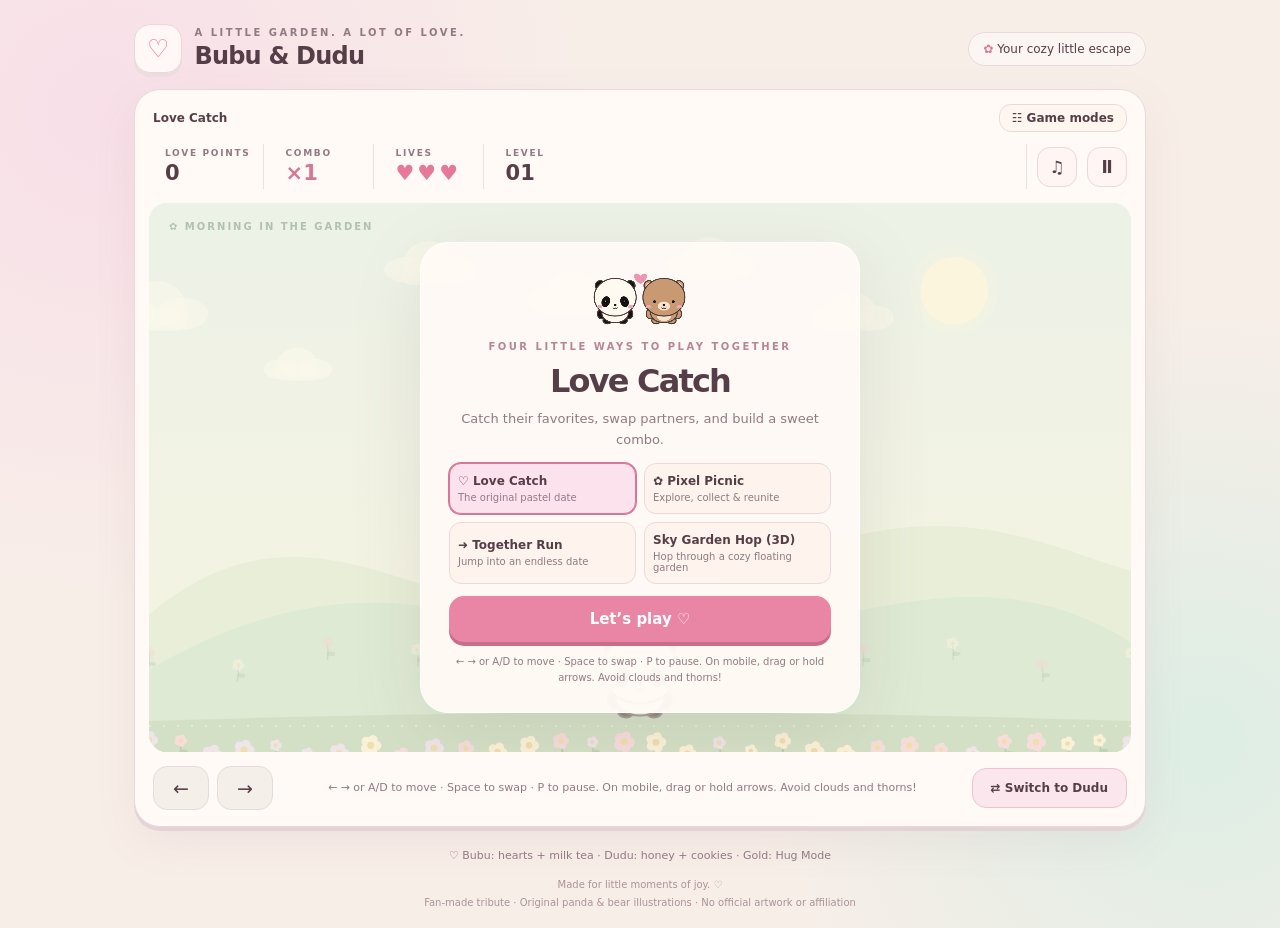
==== index.html @ e4f0c97c "first commit" ====
<!DOCTYPE html>
<html lang="en">
<head>
<meta charset="UTF-8">
<meta name="viewport" content="width=device-width, initial-scale=1, viewport-fit=cover">
<meta name="theme-color" content="#f8eee8">
<title>Bubu &amp; Dudu · Little Love Arcade</title>
<link rel="stylesheet" href="css/base.css">
</head>
<body>
<main class="page">
 <header class="masthead"><div class="brand"><div class="brand-icon" aria-hidden="true">♡</div><div><div class="eyebrow">A little garden. A lot of love.</div><h1>Bubu &amp; Dudu</h1></div></div><div class="date-badge"><span>✿</span> Your cozy little escape</div></header>
 <section class="game-shell" aria-label="Love Catch game">
  <div class="mode-nav"><span id="modeLabel">Love Catch</span><button class="secondary" id="menu">☷ Game modes</button></div>
  <div class="hud"><div class="stat"><span class="stat-label">LOVE POINTS</span><span class="stat-value" id="score">0</span></div><div class="stat"><span class="stat-label">COMBO</span><span class="stat-value combo-value" id="combo">×1</span></div><div class="stat"><span class="stat-label">LIVES</span><span class="stat-value lives-value" id="lives" aria-label="3 lives">♥♥♥</span></div><div class="stat level-stat"><span class="stat-label">LEVEL</span><span class="stat-value" id="level">01</span></div><button class="icon-button" id="mute" aria-label="Mute sound" aria-pressed="false" title="Mute sound">♫</button><button class="icon-button" id="pause" aria-label="Pause game" title="Pause (P)">Ⅱ</button></div>
  <div class="stage" id="stage"><canvas id="game" aria-label="Move to catch falling treats. Bubu loves hearts and milk tea; Dudu loves honey and cookies."></canvas><div class="stage-caption" id="season">✿ Morning in the garden</div><div class="hug-pill hidden" id="hug">♡ HUG MODE · 5.0s</div><div class="toast hidden" id="toast" role="status"></div>
   <div class="overlay" id="overlay"><div class="card">
    <svg class="couple-art" viewBox="0 0 180 100" aria-hidden="true"><path d="M88 29C70 10 59 32 88 48C116 32 106 10 88 29" fill="#ef95af"/><g stroke="#62474a" stroke-width="2.5"><ellipse cx="55" cy="78" rx="31" ry="20" fill="#fff9ef"/><circle cx="31" cy="30" r="11" fill="#55444a"/><circle cx="78" cy="30" r="11" fill="#55444a"/><ellipse cx="55" cy="49" rx="34" ry="29" fill="#fff9ef"/><ellipse cx="42" cy="47" rx="9" ry="12" fill="#55444a"/><ellipse cx="68" cy="47" rx="9" ry="12" fill="#55444a"/><ellipse cx="125" cy="78" rx="31" ry="20" fill="#bc8a65"/><circle cx="102" cy="30" r="11" fill="#bc8a65"/><circle cx="148" cy="30" r="11" fill="#bc8a65"/><ellipse cx="125" cy="49" rx="34" ry="29" fill="#bc8a65"/></g><g fill="#fff"><circle cx="44" cy="45" r="2.5"/><circle cx="70" cy="45" r="2.5"/></g><g fill="#574247"><circle cx="114" cy="47" r="3"/><circle cx="136" cy="47" r="3"/><ellipse cx="55" cy="56" rx="4" ry="3"/><ellipse cx="125" cy="56" rx="4" ry="3"/></g><g fill="#ed95a8" opacity=".8"><ellipse cx="32" cy="60" rx="7" ry="4"/><ellipse cx="77" cy="60" rx="7" ry="4"/><ellipse cx="103" cy="60" rx="7" ry="4"/><ellipse cx="147" cy="60" rx="7" ry="4"/></g><g stroke="#62474a" stroke-width="2" fill="none" stroke-linecap="round"><path d="M49 62Q55 68 61 62M119 62Q125 68 131 62"/></g></svg>
    <div class="card-tag" id="cardTag">Four little ways to play together</div><h2 id="cardTitle">Love <span>Catch</span></h2><p id="cardDescription">A garden date with your favorite duo.</p>
    <div class="mode-picker" id="modePicker"><button class="mode-choice" data-mode="catch" aria-pressed="true">♡ Love Catch<small>The original pastel date</small></button><button class="mode-choice" data-mode="picnic" aria-pressed="false">✿ Pixel Picnic<small>Explore, collect & reunite</small></button><button class="mode-choice" data-mode="runner" aria-pressed="false">➜ Together Run<small>Jump into an endless date</small></button><a class="mode-choice" href="sky-hop.html" style="text-decoration:none;color:inherit;grid-column:auto">Sky Garden Hop (3D)<small>Hop through a cozy floating garden</small></a></div>
    <div class="rules" id="rules"><div class="rule"><b>♡ Bubu’s favorites</b>Pink hearts &amp; milk tea</div><div class="rule"><b>✿ Dudu’s favorites</b>Honey jars &amp; cookies</div></div>
    <div class="score-summary hidden" id="summary"><div><span>YOUR SCORE</span><strong id="finalScore">0</strong></div><div><span>PERSONAL BEST</span><strong id="bestScore">0</strong></div></div>
    <button class="primary" id="play">Let’s play &nbsp; ♡</button><p class="small-note" id="cardNote">Move with ← → or A / D · Space to swap<br>On mobile, drag or hold the arrow buttons.<br>Avoid clouds &amp; thorns. Gold means hug time!</p>
   </div></div>
  </div>
  <div class="controls"><div class="move-controls"><button class="move-button" id="left" aria-label="Move left">←</button><button class="move-button" id="right" aria-label="Move right">→</button></div><div class="control-hint"><kbd>←</kbd> <kbd>→</kbd> move &nbsp; <kbd>Space</kbd> swap &nbsp; <kbd>P</kbd> pause<br>Catch their favorites to grow your combo!</div><button class="swap-button" id="swap">⇄ &nbsp; Switch to Dudu</button></div>
 </section>
 <div class="legend"><span><i class="dot"></i> Bubu: hearts + milk tea</span><span><i class="dot honey"></i> Dudu: honey + cookies</span><span><i class="dot gold"></i> Golden heart: hug time!</span></div>
 <footer class="footer">Made for little moments of joy. ♡<br>Fan-made tribute · Original panda &amp; bear illustrations · No official artwork or affiliation</footer>
 <div class="sr-only" id="announcement" aria-live="polite"></div>
</main>
<script>
(() => {
 'use strict';
 // ── Tweakable constants ──────────────────────────────────────────────
 const CONFIG = Object.freeze({moveSpeed:470,fallSpeed:115,fallIncrease:24,spawnInterval:.86,minSpawnInterval:.29,spawnDecrease:.075,levelDuration:30,lives:3,hugDuration:5,invulnerability:1.35,goldenChance:.025,hazardChance:.19,maxCombo:5,catchesPerCombo:3,maxItems:70,points:{heart:10,tea:20,honey:20,cookie:10,gold:30}});
 const THEMES = [
  {name:'Morning in the garden',sky:'#e3f1ed',low:'#f7f4de',hill:'#c3dfc4',hill2:'#d9e8ca',ground:'#afcba6',night:false},
  {name:'Sunset sweethearts',sky:'#f3cbd7',low:'#ffebcf',hill:'#c7baca',hill2:'#dfcbd3',ground:'#b7bda5',night:false},
  {name:'Under the little stars',sky:'#44496e',low:'#8d7a9f',hill:'#696b8a',hill2:'#7c7a98',ground:'#758479',night:true}
 ];
 const $ = id => document.getElementById(id);
 const canvas=$('game'),stage=$('stage');let ctx=canvas.getContext('2d');
 const ui={score:$('score'),combo:$('combo'),lives:$('lives'),level:$('level'),overlay:$('overlay'),hug:$('hug'),toast:$('toast'),swap:$('swap')};
 const reducedMotion=window.matchMedia('(prefers-reduced-motion: reduce)').matches;
 const rand=(a,b)=>a+Math.random()*(b-a),clamp=(v,a,b)=>Math.max(a,Math.min(b,v));
 let W=900,H=550,dpr=1,lastTime=0,visualTime=0,best=0;
 try{best=Math.max(0,Number(localStorage.getItem('loveCatchBest'))||0);}catch{/* Private browsing or denied storage is safe. */}
 // ── State ───────────────────────────────────────────────────────────
 const state={mode:'start',score:0,lives:CONFIG.lives,level:1,elapsed:0,streak:0,combo:1,character:'bubu',x:450,items:[],particles:[],texts:[],spawnTimer:.6,hug:0,invulnerable:0,squash:0,shake:0,toastTime:0};
 const input={keys:new Set(),holds:new Map(),pointer:null,target:null};
 const scenery={clouds:Array.from({length:7},(_,i)=>({x:i/7,y:rand(.08,.36),scale:rand(.65,1.2),speed:rand(.005,.013)})),stars:Array.from({length:48},()=>({x:Math.random(),y:rand(.03,.65),r:rand(.8,2),phase:rand(0,6)})),flowers:Array.from({length:32},(_,i)=>({x:i/31,y:rand(0,1),scale:rand(.65,1.2),phase:rand(0,6)}))};
 function catchWidth(){return state.hug>0?144:72;}
 function playerY(){return H-66;}
 function constrainPlayer(){state.x=clamp(state.x,catchWidth()/2+8,W-catchWidth()/2-8);}
 function clearInput(){input.keys.clear();input.holds.clear();input.pointer=null;input.target=null;document.querySelectorAll('.move-button').forEach(button=>button.classList.remove('held'));}
 // ── Audio: synthesized only; unlocked by a user gesture ──────────────
 const audio={context:null,muted:false};
 function unlockAudio(){try{if(!audio.context)audio.context=new(window.AudioContext||window.webkitAudioContext)();if(audio.context.state==='suspended')audio.context.resume().catch(()=>{});}catch{/* Audio is optional. */}}
 function tone(frequency,start,duration,type='sine',volume=.075,endFrequency){if(!audio.context||audio.muted||audio.context.state!=='running')return;const t=audio.context.currentTime+start,o=audio.context.createOscillator(),g=audio.context.createGain();o.type=type;o.frequency.setValueAtTime(frequency,t);if(endFrequency)o.frequency.exponentialRampToValueAtTime(endFrequency,t+duration);g.gain.setValueAtTime(.0001,t);g.gain.exponentialRampToValueAtTime(volume,t+.012);g.gain.exponentialRampToValueAtTime(.0001,t+duration);o.connect(g);g.connect(audio.context.destination);o.start(t);o.stop(t+duration+.02);}
 function sound(name){if(name==='catch')tone(640,0,.13,'sine',.075,1100);else if(name==='combo')[660,880,1100].forEach((f,i)=>tone(f,i*.07,.2));else if(name==='hit'){tone(180,0,.24,'triangle',.12,55);tone(110,.07,.2,'sawtooth',.035,45);}else if(name==='level')[523,659,784,1047].forEach((f,i)=>tone(f,i*.12,.25));else if(name==='hug')[587,740,880,1175,1480].forEach((f,i)=>tone(f,i*.075,.28));else if(name==='swap')tone(400,0,.09,'sine',.035,650);}
 // ── UI and lifecycle ────────────────────────────────────────────────
 function updateHUD(){ui.score.textContent=state.score.toLocaleString();ui.combo.textContent='×'+state.combo;ui.lives.textContent='♥'.repeat(state.lives)+'♡'.repeat(CONFIG.lives-state.lives);ui.lives.setAttribute('aria-label',state.lives+' lives');ui.level.textContent=String(state.level).padStart(2,'0');ui.swap.textContent='⇄  Switch to '+(state.character==='bubu'?'Dudu':'Bubu');const theme=THEMES[(state.level-1)%3];$('season').textContent=(theme.night?'☾ ':'✿ ')+theme.name;$('season').style.color=theme.night?'#f4d8ed':'#638877';}
 function notify(text,duration=2){ui.toast.textContent=text;ui.toast.classList.remove('hidden');state.toastTime=duration;$('announcement').textContent=text;}
 function startGame(){unlockAudio();clearInput();Object.assign(state,{mode:'playing',score:0,lives:CONFIG.lives,level:1,elapsed:0,streak:0,combo:1,character:'bubu',x:W/2,items:[],particles:[],texts:[],spawnTimer:.6,hug:0,invulnerable:0,squash:0,shake:0,toastTime:0});ui.overlay.classList.add('hidden');ui.toast.classList.add('hidden');ui.hug.classList.add('hidden');$('pause').textContent='Ⅱ';$('pause').setAttribute('aria-label','Pause game');updateHUD();notify('Bubu loves pink treats. Let’s catch some love!',2.8);}
 function showOverlay(mode){ui.overlay.classList.remove('hidden');$('rules').classList.add('hidden');$('summary').classList.toggle('hidden',mode!=='over');if(mode==='paused'){$('cardTag').textContent='Take a little breather';$('cardTitle').innerHTML='Date <span>paused</span>';$('cardDescription').textContent='Your treats can wait. We’ll be right here.';$('play').textContent='Keep catching  ♡';$('cardNote').textContent='Press P or tap below to continue.';}else{$('cardTag').textContent='A lovely date, beautifully caught';$('cardTitle').innerHTML='So much <span>love!</span>';$('cardDescription').textContent='Every little treat was a little memory. Shall we make more?';$('finalScore').textContent=state.score.toLocaleString();$('bestScore').textContent=best.toLocaleString();$('play').textContent='Play again  ♡';$('cardNote').textContent='Tip: swap for matching treats to build a ×5 combo!';}$('play').focus({preventScroll:true});}
 function pauseGame(){if(state.mode==='playing'){state.mode='paused';clearInput();showOverlay('paused');$('pause').textContent='▶';$('pause').setAttribute('aria-label','Resume game');}else if(state.mode==='paused'){state.mode='playing';ui.overlay.classList.add('hidden');$('pause').textContent='Ⅱ';$('pause').setAttribute('aria-label','Pause game');lastTime=performance.now();}}
 function endGame(){state.mode='over';clearInput();best=Math.max(best,state.score);try{localStorage.setItem('loveCatchBest',String(best));}catch{}ui.hug.classList.add('hidden');showOverlay('over');}
 function swap(){if(state.mode!=='playing')return;unlockAudio();state.character=state.character==='bubu'?'dudu':'bubu';state.squash=.18;sound('swap');updateHUD();}
 $('play').addEventListener('click',()=>{if(state.mode==='paused')pauseGame();else startGame();$('play').blur();});$('pause').addEventListener('click',()=>{unlockAudio();pauseGame();$('pause').blur();});ui.swap.addEventListener('click',()=>{swap();ui.swap.blur();});
 $('mute').addEventListener('click',()=>{audio.muted=!audio.muted;unlockAudio();$('mute').textContent=audio.muted?'♪̸':'♫';$('mute').setAttribute('aria-pressed',String(audio.muted));$('mute').setAttribute('aria-label',audio.muted?'Unmute sound':'Mute sound');$('mute').title=audio.muted?'Unmute sound':'Mute sound';});
 // ── Input: keyboard, drag, and multi-touch hold buttons ───────────────
 window.addEventListener('keydown',e=>{const k=e.key.toLowerCase();if(!['arrowleft','arrowright','a','d',' ','p'].includes(k))return;if(e.target instanceof HTMLButtonElement&&k===' ')return;if(state.mode==='playing'||state.mode==='paused')e.preventDefault();if(e.repeat)return;if(k==='p'){unlockAudio();pauseGame();}else if(k===' ')swap();else if(state.mode==='playing'){input.keys.add(k);input.target=null;}});
 window.addEventListener('keyup',e=>input.keys.delete(e.key.toLowerCase()));window.addEventListener('blur',()=>{clearInput();if(state.mode==='playing')pauseGame();});document.addEventListener('visibilitychange',()=>{if(document.hidden&&state.mode==='playing')pauseGame();});
 for(const [id,direction] of [['left',-1],['right',1]]){const button=$(id);button.addEventListener('pointerdown',e=>{if(state.mode!=='playing')return;e.preventDefault();unlockAudio();button.setPointerCapture(e.pointerId);input.holds.set(e.pointerId,direction);input.target=null;button.classList.add('held');});const release=e=>{input.holds.delete(e.pointerId);button.classList.remove('held');};button.addEventListener('pointerup',release);button.addEventListener('pointercancel',release);button.addEventListener('lostpointercapture',release);}
 function setPointerTarget(e){const rect=canvas.getBoundingClientRect();input.target=clamp((e.clientX-rect.left)*W/rect.width,0,W);}
 canvas.addEventListener('pointerdown',e=>{if(state.mode!=='playing'||input.pointer!==null)return;e.preventDefault();unlockAudio();input.pointer=e.pointerId;canvas.setPointerCapture(e.pointerId);setPointerTarget(e);});canvas.addEventListener('pointermove',e=>{if(input.pointer===e.pointerId)setPointerTarget(e);});const releaseDrag=e=>{if(input.pointer===e.pointerId){input.pointer=null;input.target=null;}};canvas.addEventListener('pointerup',releaseDrag);canvas.addEventListener('pointercancel',releaseDrag);canvas.addEventListener('lostpointercapture',releaseDrag);
 // ── Spawning and catch resolution ────────────────────────────────────
 function spawn(){if(state.items.length>=CONFIG.maxItems)return;const r=Math.random();let type;if(r<CONFIG.goldenChance)type='gold';else if(r<CONFIG.goldenChance+CONFIG.hazardChance)type=Math.random()<.5?'cloud':'thorn';else type=['heart','tea','honey','cookie'][Math.floor(Math.random()*4)];state.items.push({type,x:rand(25,W-25),y:-30,speed:(CONFIG.fallSpeed+Math.min(state.level-1,18)*CONFIG.fallIncrease)*rand(.87,1.15),phase:rand(0,6),rotation:rand(-.2,.2),caught:false});}
 function burst(x,y,count,color,hearts=false){if(reducedMotion)count=Math.min(count,4);for(let i=0;i<count;i++)state.particles.push({x,y,vx:rand(-95,95),vy:rand(-170,-45),life:rand(.45,.85),max:.85,size:rand(3,7),color,heart:hearts});}
 function floating(text,x,y,color='#c75f84'){state.texts.push({text,x,y,life:1.1,color});}
 function catchItem(item){const {type,x,y}=item;item.caught=true;if(type==='cloud'||type==='thorn'){if(state.invulnerable>0)return;state.lives--;state.streak=0;state.combo=1;state.invulnerable=CONFIG.invulnerability;state.shake=reducedMotion?0:.32;burst(x,y,13,'#8a7a95');floating('Ouch! −1 ♥',state.x,playerY()-62,'#786780');sound('hit');updateHUD();if(state.lives<=0)endGame();return;}
  if(type==='gold'){state.hug=CONFIG.hugDuration;constrainPlayer();notify('♡ Hug Mode! Together is twice as sweet.',2.5);sound('hug');burst(x,y,22,'#edbf50',true);}
  const matching=type==='gold'||state.hug>0||(state.character==='bubu'?(type==='heart'||type==='tea'):(type==='honey'||type==='cookie'));
  const oldCombo=state.combo;if(matching){state.streak++;state.combo=Math.min(CONFIG.maxCombo,1+Math.floor(state.streak/CONFIG.catchesPerCombo));}else{state.streak=0;state.combo=1;}
  const points=Math.round(CONFIG.points[type]*(matching?1:.5)*state.combo*(state.hug>0?2:1));state.score+=points;state.squash=.24;floating('+'+points+(matching?'':' · wrong pal'),x,y-16,matching?'#bc597d':'#958378');burst(x,y,matching?9:4,matching?'#ea91ae':'#d2b28b',matching&&state.combo>1);if(type!=='gold')sound(state.combo>oldCombo?'combo':'catch');if(state.combo>oldCombo)notify('Sweet streak! ×'+state.combo+' love points',1.4);updateHUD();}
 // ── Delta-time simulation ───────────────────────────────────────────
 function update(dt){state.elapsed+=dt;const nextLevel=1+Math.floor(state.elapsed/CONFIG.levelDuration);if(nextLevel!==state.level){state.level=nextLevel;sound('level');updateHUD();notify('Level '+state.level+' · '+THEMES[(state.level-1)%3].name,2.6);burst(W/2,H*.3,24,'#e99cba',true);}
  state.hug=Math.max(0,state.hug-dt);state.invulnerable=Math.max(0,state.invulnerable-dt);state.squash=Math.max(0,state.squash-dt);state.shake=Math.max(0,state.shake-dt);state.toastTime=Math.max(0,state.toastTime-dt);ui.toast.classList.toggle('hidden',state.toastTime<=0);ui.hug.classList.toggle('hidden',state.hug<=0);if(state.hug>0)ui.hug.textContent='♡ HUG MODE · '+state.hug.toFixed(1)+'s';
  let direction=(input.keys.has('arrowright')||input.keys.has('d')?1:0)-(input.keys.has('arrowleft')||input.keys.has('a')?1:0);for(const held of input.holds.values())direction+=held;direction=clamp(direction,-1,1);if(direction)state.x+=direction*CONFIG.moveSpeed*dt;else if(input.target!==null){const diff=input.target-state.x;state.x+=Math.sign(diff)*Math.min(Math.abs(diff),CONFIG.moveSpeed*1.5*dt);}constrainPlayer();
  state.spawnTimer-=dt;const interval=Math.max(CONFIG.minSpawnInterval,CONFIG.spawnInterval-(state.level-1)*CONFIG.spawnDecrease);while(state.spawnTimer<=0){spawn();state.spawnTimer+=interval;}
  const line=playerY()-35;for(const item of state.items){const oldY=item.y;item.y+=item.speed*dt;const ix=item.x+Math.sin(visualTime*1.8+item.phase)*7;if(oldY<=line+17&&item.y>=line-17&&Math.abs(ix-state.x)<catchWidth()/2+13){catchItem(item);if(state.mode!=='playing')break;}}
  state.items=state.items.filter(item=>!item.caught&&item.y<H+40);for(const p of state.particles){p.life-=dt;p.x+=p.vx*dt;p.y+=p.vy*dt;p.vy+=230*dt;}state.particles=state.particles.filter(p=>p.life>0);for(const t of state.texts){t.life-=dt;t.y-=32*dt;}state.texts=state.texts.filter(t=>t.life>0);
 }
 // ── Canvas artwork primitives (all original, no images) ───────────────
 function ellipse(x,y,rx,ry,fill,stroke){ctx.beginPath();ctx.ellipse(x,y,Math.max(.01,rx),Math.max(.01,ry),0,0,Math.PI*2);ctx.fillStyle=fill;ctx.fill();if(stroke){ctx.strokeStyle=stroke;ctx.lineWidth=2;ctx.stroke();}}
 function roundRect(x,y,w,h,r,fill,stroke){ctx.beginPath();ctx.roundRect(x,y,w,h,r);ctx.fillStyle=fill;ctx.fill();if(stroke){ctx.strokeStyle=stroke;ctx.lineWidth=2;ctx.stroke();}}
 function heart(x,y,size,color){ctx.save();ctx.translate(x,y);ctx.scale(size/20,size/20);ctx.beginPath();ctx.moveTo(0,8);ctx.bezierCurveTo(-25,-7,-12,-23,0,-10);ctx.bezierCurveTo(12,-23,25,-7,0,8);ctx.fillStyle=color;ctx.fill();ctx.restore();}
 function cloud(x,y,s,color){ctx.save();ctx.translate(x,y);ctx.scale(s,s);ellipse(-24,0,25,14,color);ellipse(0,-9,28,22,color);ellipse(26,0,24,15,color);roundRect(-30,-4,60,20,9,color);ctx.restore();}
 function flower(x,y,s,color,phase=0){ctx.save();ctx.translate(x,y);ctx.rotate(reducedMotion?0:Math.sin(visualTime*.8+phase)*.07);ctx.scale(s,s);ctx.strokeStyle='#779c7b';ctx.lineWidth=2;ctx.beginPath();ctx.moveTo(0,2);ctx.quadraticCurveTo(2,12,0,24);ctx.stroke();ellipse(5,15,6,3,'#83ac85');for(let i=0;i<5;i++){const a=i*Math.PI*2/5;ellipse(Math.cos(a)*5,Math.sin(a)*5,4,4,color);}ellipse(0,0,3,3,'#e9c775');ctx.restore();}
 function drawCharacter(x,y,kind,scale=1){const panda=kind==='bubu',fur=panda?'#fffaf0':'#c99a72',dark='#4a3a38',black='#171313',cream='#f6e3c9';ctx.save();ctx.translate(x,y+(reducedMotion?0:Math.sin(visualTime*3.2)*2));const squash=Math.sin(state.squash/.24*Math.PI)*.1;ctx.scale(scale*(1+squash),scale*(1-squash));
  // A round, overlapping head takes up about two thirds of the height.
  const shape=(px,py,rx,ry,color)=>ellipse(px,py,rx,ry,color,dark);
  ctx.lineWidth=2;
  for(const side of [-1,1]){shape(side*14,27,8,6,panda?black:fur);shape(side*25,15,7,9,panda?black:fur);}
  shape(0,14,24,17,fur);ellipse(0,19,13,9,panda?fur:cream);
  for(const side of [-1,1]){shape(side*27,-36,9,9,panda?black:fur);if(!panda)ellipse(side*27,-36,5,5,cream);}
  shape(0,-15,38,34,fur);
  if(panda){for(const side of [-1,1]){ctx.save();ctx.translate(side*17,-7);ctx.rotate(-side*Math.PI/9);ellipse(0,0,7.5,10,black);ctx.restore();}}
  else ellipse(0,1,11,8,cream);
  for(const side of [-1,1]){ellipse(side*17,-7,2.5,2.5,panda?'#080808':black);if(panda)ellipse(side*17-.7,-8,1,1,'#ffffff');ellipse(side*28,2,5,3,'#efa6b5');}
  ellipse(0,-1,2.4,1.8,black);ctx.strokeStyle=dark;ctx.lineWidth=1.3;ctx.lineCap='round';ctx.beginPath();ctx.moveTo(-4,4);ctx.quadraticCurveTo(-2,7,0,4);ctx.quadraticCurveTo(2,7,4,4);ctx.stroke();ctx.restore();}
 function drawItem(item){const x=item.x+Math.sin(visualTime*1.8+item.phase)*7;ctx.save();ctx.translate(x,item.y);ctx.rotate(item.rotation+(reducedMotion?0:Math.sin(visualTime*2+item.phase)*.13));ctx.shadowColor='#77556615';ctx.shadowBlur=6;ctx.shadowOffsetY=3;
  switch(item.type){case 'heart':heart(0,2,23,'#ef8eae');heart(-5,-5,5,'#ffd4e1');break;
  case 'gold':ctx.shadowColor='#ffde6c';ctx.shadowBlur=18;heart(0,2,26,'#efc653');ctx.shadowBlur=0;ctx.fillStyle='#fff4c5';ctx.font='19px serif';ctx.textAlign='center';ctx.fillText('✦',0,0);break;
  case 'tea':roundRect(-12,-14,24,32,5,'#f6d8bd','#b98e88');roundRect(-11,-7,22,14,2,'#dbc0a1');ctx.strokeStyle='#d981a0';ctx.lineWidth=4;ctx.beginPath();ctx.moveTo(3,-8);ctx.lineTo(7,-26);ctx.stroke();roundRect(-15,-16,30,5,2,'#fff9f0','#b98e88');for(let i=0;i<5;i++)ellipse(-7+(i%3)*7,10+Math.floor(i/3)*5,2.4,2.4,'#77585a');break;
  case 'honey':roundRect(-14,-13,28,31,7,'#edbc61','#b48a56');roundRect(-15,-19,30,8,3,'#d99d54','#b48a56');roundRect(-11,-3,22,13,4,'#fff2c6');ctx.shadowBlur=0;heart(0,5,8,'#d79549');break;
  case 'cookie':ellipse(0,0,19,19,'#dab17b','#ab805d');ellipse(-3,-3,14,13,'#e8c793');for(const [cx,cy] of [[-7,-9],[7,-7],[-4,4],[9,7],[-11,9]])ellipse(cx,cy,2.8,2.8,'#886149');break;
  case 'cloud':cloud(0,-3,.45,'#9095ac');ctx.shadowBlur=0;ellipse(-7,-6,1.8,2.4,'#4e526c');ellipse(7,-6,1.8,2.4,'#4e526c');ctx.strokeStyle='#565c77';ctx.lineWidth=1.5;ctx.beginPath();ctx.arc(0,2,4,Math.PI,Math.PI*2);ctx.stroke();ctx.strokeStyle='#7997bf';ctx.lineWidth=3;for(let i=-1;i<=1;i++){ctx.beginPath();ctx.moveTo(i*12,14);ctx.lineTo(i*12-3,21);ctx.stroke();}break;
  case 'thorn':ctx.strokeStyle='#68876b';ctx.lineWidth=4;ctx.beginPath();ctx.moveTo(0,0);ctx.lineTo(0,23);ctx.stroke();ctx.fillStyle='#68876b';ctx.beginPath();ctx.moveTo(0,12);ctx.lineTo(-10,6);ctx.lineTo(-3,17);ctx.moveTo(0,19);ctx.lineTo(9,13);ctx.lineTo(3,24);ctx.fill();for(let i=0;i<6;i++){const a=i*Math.PI/3;ellipse(Math.cos(a)*9,Math.sin(a)*9,7,6,'#a682a8');}ellipse(0,0,7,7,'#e9ca93');ellipse(-3,-1,1.5,2,'#6c5370');ellipse(3,-1,1.5,2,'#6c5370');break;}
  ctx.restore();}
 // ── Background and rendering ────────────────────────────────────────
 function drawBackground(){const theme=THEMES[(state.level-1)%3];const gradient=ctx.createLinearGradient(0,0,0,H);gradient.addColorStop(0,theme.sky);gradient.addColorStop(1,theme.low);ctx.fillStyle=gradient;ctx.fillRect(0,0,W,H);
  if(theme.night){for(const star of scenery.stars){ctx.globalAlpha=.35+.55*(.5+.5*Math.sin(visualTime*1.2+star.phase));ellipse(star.x*W,star.y*H,star.r,star.r,'#fff1cf');}ctx.globalAlpha=1;ellipse(W*.83,H*.16,24,24,'#fff0d2');ellipse(W*.83+10,H*.16-7,23,23,theme.sky);}else{ellipse(W*.82,H*.16,34,34,theme.name.startsWith('Sunset')?'#ffe0b2':'#fff8d6');ellipse(W*.82,H*.16,44,44,'#fff4cf30');}
  ctx.globalAlpha=theme.night?.17:.65;for(const c of scenery.clouds){const x=((c.x+visualTime*c.speed)%1.3-.15)*W;cloud(x,c.y*H,c.scale,theme.night?'#d8cde5':'#fffdf6');}ctx.globalAlpha=1;
  ctx.fillStyle=theme.hill2;ctx.beginPath();ctx.moveTo(0,H);ctx.lineTo(0,H*.75);ctx.bezierCurveTo(W*.2,H*.45,W*.33,H*.91,W*.58,H*.7);ctx.bezierCurveTo(W*.8,H*.5,W*.9,H*.62,W,H*.67);ctx.lineTo(W,H);ctx.fill();ctx.fillStyle=theme.hill;ctx.beginPath();ctx.moveTo(0,H);ctx.lineTo(0,H*.85);ctx.bezierCurveTo(W*.25,H*.59,W*.38,H*.83,W*.57,H*.81);ctx.bezierCurveTo(W*.78,H*.71,W*.88,H*.67,W,H*.8);ctx.lineTo(W,H);ctx.fill();
  ctx.globalAlpha=.45;for(let i=0;i<12;i++)flower((i/11)*W,H*.82+Math.sin(i*2)*13,.7,i%2?'#fff7df':'#edc1d1',i);ctx.globalAlpha=1;
  ctx.fillStyle=theme.ground;ctx.beginPath();ctx.moveTo(0,H-31);ctx.quadraticCurveTo(W*.5,H-48,W,H-31);ctx.lineTo(W,H);ctx.lineTo(0,H);ctx.fill();ctx.strokeStyle=theme.night?'#aec0a244':'#eff2d999';ctx.lineWidth=2;ctx.setLineDash([2,12]);ctx.beginPath();ctx.moveTo(0,H-26);ctx.lineTo(W,H-26);ctx.stroke();ctx.setLineDash([]);
 }
 function render(){ctx.setTransform(dpr,0,0,dpr,0,0);ctx.clearRect(0,0,W,H);ctx.save();if(state.shake>0&&state.mode==='playing')ctx.translate(rand(-4,4)*state.shake/.32,rand(-3,3)*state.shake/.32);drawBackground();for(const item of state.items)drawItem(item);
  if(state.hug>0){ctx.save();ctx.globalAlpha=.2+.07*Math.sin(visualTime*8);ellipse(state.x,playerY()-8,91,66,'#ffe19e');ctx.restore();drawCharacter(state.x-36,playerY(),'bubu',.92);drawCharacter(state.x+36,playerY(),'dudu',.92);heart(state.x,playerY()-53,13,'#f39bb5');}else{ctx.globalAlpha=state.invulnerable>0&&Math.floor(state.invulnerable*12)%2?.45:1;drawCharacter(state.x,playerY(),state.character);ctx.globalAlpha=1;}
  for(const p of state.particles){ctx.globalAlpha=clamp(p.life/.4,0,1);if(p.heart)heart(p.x,p.y,p.size,p.color);else ellipse(p.x,p.y,p.size,p.size,p.color);}ctx.globalAlpha=1;for(const t of state.texts){ctx.save();ctx.globalAlpha=clamp(t.life/.3,0,1);ctx.font='bold 17px Trebuchet MS, sans-serif';ctx.textAlign='center';ctx.lineWidth=4;ctx.strokeStyle='#fffaf0';ctx.strokeText(t.text,t.x,t.y);ctx.fillStyle=t.color;ctx.fillText(t.text,t.x,t.y);ctx.restore();}
  for(const f of scenery.flowers)flower(f.x*W,H-12+f.y*17,f.scale,['#f7c4d5','#fff0cc','#e7d4ef'][Math.floor(f.phase)%3],f.phase);ctx.restore();}
 // Resize uses CSS pixels for game coordinates; device pixels only for rasterization.
 function resize(){const oldW=W,oldH=H;const rect=stage.getBoundingClientRect();W=Math.max(240,rect.width);H=Math.max(250,rect.height);dpr=window.devicePixelRatio||1;const width=Math.round(W*dpr),height=Math.round(H*dpr);if(canvas.width!==width)canvas.width=width;if(canvas.height!==height)canvas.height=height;state.x=oldW?state.x/oldW*W:W/2;for(const item of state.items){item.x=item.x/oldW*W;item.y=item.y/oldH*H;}for(const p of state.particles){p.x=p.x/oldW*W;p.y=p.y/oldH*H;}for(const t of state.texts){t.x=t.x/oldW*W;t.y=t.y/oldH*H;}constrainPlayer();}
 // Responsive listeners are registered after the arcade resize extension below.
 function frame(now){const dt=Math.min(Math.max((now-lastTime)/1000,0),.05);lastTime=now;if(state.mode!=='paused'){visualTime+=dt;if(state.mode==='playing')update(dt);}render();requestAnimationFrame(frame);}
 // ── Arcade modes: shared lifecycle with independent simulations ───────
 const MODES={catch:{name:'Love Catch',description:'Catch their favorites, swap partners, and build a sweet combo.',help:'← → or A/D to move · Space to swap · P to pause. On mobile, drag or hold arrows. Avoid clouds and thorns!'},picnic:{name:'Pixel Picnic',description:'Gather all six treats, then meet your partner on the picnic blanket. Complete picnics to advance!',help:'Arrows or WASD to explore · Space to swap · P to pause. On mobile, drag or use the directional pad. Avoid moving puddles and thorns.'},runner:{name:'Together Run',description:'Run together, jump over thorns, and collect treats. Golden hearts double your points!',help:'Space, ↑ or W to jump · P to pause. On mobile, tap the garden or Jump button. Both partners jump together!'}};
 const ARCADE=Object.freeze({picnicSpeed:190,picnicTreats:6,runnerSpeed:210,runnerIncrease:22,gravity:1450,jumpVelocity:-560,runnerInterval:1.6});
 let gameMode='catch';
 const extra={y:0,targetY:null,collected:0,partner:{x:0,y:0},jumpY:0,velocity:0,distance:0,roundTime:0};
 const PIXEL=4;
 const pixelCanvas=document.createElement('canvas'),pixelContext=pixelCanvas.getContext('2d');
 const base={start:startGame,update,render,resize,HUD:updateHUD,end:endGame,swap,overlay:showOverlay};
 const storageKey=()=>gameMode==='catch'?'loveCatchBest':'loveArcadeBest_'+gameMode;
 function loadBest(){best=0;try{best=Math.max(0,Number(localStorage.getItem(storageKey()))||0);}catch{}}
 const hint=document.querySelector('.control-hint');
 const extraDirections=document.createElement('div');extraDirections.className='direction-extra';extraDirections.innerHTML='<button class="move-button" id="up" aria-label="Move up">↑</button><button class="move-button" id="down" aria-label="Move down">↓</button>';document.querySelector('.move-controls').append(extraDirections);
 for(const [id,key] of [['up','arrowup'],['down','arrowdown']]){const button=$(id);button.addEventListener('pointerdown',e=>{if(state.mode!=='playing')return;e.preventDefault();button.setPointerCapture(e.pointerId);input.keys.add(key);button.classList.add('held');});const release=()=>{input.keys.delete(key);button.classList.remove('held');};for(const event of ['pointerup','pointercancel','lostpointercapture'])button.addEventListener(event,release);}
 function modeControls(){const m=MODES[gameMode];$('modeLabel').textContent=m.name;hint.textContent=m.help;extraDirections.classList.toggle('hidden',gameMode!=='picnic');$('left').classList.toggle('hidden',gameMode==='runner');$('right').classList.toggle('hidden',gameMode==='runner');document.querySelector('.legend').textContent=gameMode==='picnic'?'✿ Collect six treats → meet your partner → start a new picnic':gameMode==='runner'?'♡ Jump together · Avoid thorns · Gold doubles treat points':'♡ Bubu: hearts + milk tea · Dudu: honey + cookies · Gold: Hug Mode';document.querySelector('.game-shell').classList.toggle('pixel-mode',gameMode==='picnic'||gameMode==='runner');canvas.setAttribute('aria-label',m.help);}
 function showMenu(){clearInput();extra.targetY=null;state.mode='start';state.items=[];state.particles=[];state.texts=[];state.hug=0;state.invulnerable=0;state.level=1;state.x=W/2;extra.y=H*.65;ui.hug.classList.add('hidden');ui.toast.classList.add('hidden');ui.overlay.classList.remove('hidden');$('modePicker').classList.remove('hidden');$('rules').classList.add('hidden');$('summary').classList.add('hidden');$('cardTag').textContent='Four little ways to play together';$('cardTitle').textContent=MODES[gameMode].name;$('cardDescription').textContent=MODES[gameMode].description;$('cardNote').textContent=MODES[gameMode].help;$('play').textContent='Let’s play ♡';$('pause').textContent='Ⅱ';for(const button of document.querySelectorAll('[data-mode]'))button.setAttribute('aria-pressed',String(button.dataset.mode===gameMode));modeControls();loadBest();updateHUD();}
 $('menu').addEventListener('click',()=>{showMenu();$('play').focus({preventScroll:true});});
 for(const button of document.querySelectorAll('[data-mode]'))button.addEventListener('click',()=>{gameMode=button.dataset.mode;showMenu();});
 startGame=function(){loadBest();base.start();Object.assign(extra,{y:H*.65,targetY:null,collected:0,jumpY:0,velocity:0,distance:0,roundTime:0});if(gameMode==='picnic')newPicnic();if(gameMode==='runner'){state.x=Math.min(130,W*.28);state.spawnTimer=1.1;}modeControls();notify(MODES[gameMode].name+' · '+(gameMode==='runner'?'Jump together!':gameMode==='picnic'?'Gather six treats, then find your partner!':'Catch some love!'),2.5);updateHUD();};
 updateHUD=function(){base.HUD();if(gameMode==='runner')ui.swap.textContent='↑ Jump together';$('modeLabel').textContent=MODES[gameMode].name;if(gameMode==='picnic'){$('season').textContent='✿ Picnic '+state.level+' · Basket '+extra.collected+'/'+ARCADE.picnicTreats;ui.combo.textContent=extra.collected+'/'+ARCADE.picnicTreats;}};
 showOverlay=function(mode){base.overlay(mode);$('modePicker').classList.add('hidden');$('cardNote').textContent=MODES[gameMode].help;$('play').textContent=mode==='paused'?'Continue date ♡':'Play again ♡';};
 endGame=function(){state.mode='over';clearInput();best=Math.max(best,state.score);try{localStorage.setItem(storageKey(),String(best));}catch{}ui.hug.classList.add('hidden');showOverlay('over');};
 swap=function(){if(gameMode==='runner'){jump();return;}base.swap();};
 function jump(){if(state.mode!=='playing'||extra.jumpY<-.5)return;extra.velocity=ARCADE.jumpVelocity;unlockAudio();sound('swap');}
 window.addEventListener('keydown',e=>{const k=e.key.toLowerCase();if(!['arrowup','arrowdown','w','s'].includes(k))return;if(state.mode!=='playing')return;e.preventDefault();if(gameMode==='runner'){if(!e.repeat&&(k==='w'||k==='arrowup'))jump();}else if(gameMode==='picnic')input.keys.add(k);});
 canvas.addEventListener('pointerdown',e=>{if(state.mode!=='playing')return;if(gameMode==='runner')jump();if(gameMode==='picnic'){const r=canvas.getBoundingClientRect();extra.targetY=clamp((e.clientY-r.top)*H/r.height,60,H-40);}});
 canvas.addEventListener('pointermove',e=>{if(gameMode==='picnic'&&input.pointer===e.pointerId){const r=canvas.getBoundingClientRect();extra.targetY=clamp((e.clientY-r.top)*H/r.height,60,H-40);}});
 function newPicnic(){extra.collected=0;extra.roundTime=0;extra.partner={x:W*.82,y:H*.24};state.items=[];const points=[];for(let i=0;i<ARCADE.picnicTreats;i++){const p={x:W*(.14+(i%3)*.3),y:H*(.3+Math.floor(i/3)*.45)};points.push(p);state.items.push({...p,type:['heart','honey','tea','cookie'][i%4],speed:0,phase:i,rotation:0});}for(let i=0;i<Math.min(9,2+state.level);i++){let x,y,attempt=0;do{x=rand(35,W-35);y=rand(75,H-45);attempt++;}while(attempt<100&&(Math.hypot(x-state.x,y-extra.y)<85||Math.hypot(x-extra.partner.x,y-extra.partner.y)<80||points.some(p=>Math.hypot(x-p.x,y-p.y)<65)));state.items.push({type:i%2?'cloud':'thorn',x,y,homeX:x,phase:i,rotation:0,speed:0});}updateHUD();}
 function arcadeTimers(dt){state.elapsed+=dt;extra.roundTime+=dt;for(const key of ['hug','invulnerable','squash','shake','toastTime'])state[key]=Math.max(0,state[key]-dt);ui.toast.classList.toggle('hidden',state.toastTime<=0);ui.hug.classList.toggle('hidden',state.hug<=0);if(state.hug>0)ui.hug.textContent='♡ TOGETHER BONUS · '+state.hug.toFixed(1)+'s';for(const p of state.particles){p.life-=dt;p.x+=p.vx*dt;p.y+=p.vy*dt;p.vy+=230*dt;}state.particles=state.particles.filter(p=>p.life>0);for(const t of state.texts){t.life-=dt;t.y-=32*dt;}state.texts=state.texts.filter(t=>t.life>0);}
 function award(item){item.caught=true;state.streak++;state.combo=Math.min(5,1+Math.floor(state.streak/3));const points=CONFIG.points[item.type]*state.combo*(state.hug>0?2:1);state.score+=points;floating('+'+points,item.x,item.y);burst(item.x,item.y,8,'#ef98b1',true);sound(state.streak%3===0?'combo':'catch');if(item.type==='gold'){state.hug=5;sound('hug');notify('Together bonus! Double points',2);}state.squash=.24;updateHUD();}
 function updatePicnic(dt){let dx=(input.keys.has('arrowright')||input.keys.has('d')?1:0)-(input.keys.has('arrowleft')||input.keys.has('a')?1:0),dy=(input.keys.has('arrowdown')||input.keys.has('s')?1:0)-(input.keys.has('arrowup')||input.keys.has('w')?1:0);for(const held of input.holds.values())dx+=held;dx=clamp(dx,-1,1);if(dx||dy){input.target=null;extra.targetY=null;}else if(input.target!==null&&extra.targetY!==null){dx=input.target-state.x;dy=extra.targetY-extra.y;if(Math.hypot(dx,dy)<4){dx=dy=0;}}const length=Math.hypot(dx,dy);if(length){const step=Math.min(ARCADE.picnicSpeed*dt,length>1?length:Infinity);state.x+=dx/length*step;extra.y+=dy/length*step;}state.x=clamp(state.x,28,W-28);extra.y=clamp(extra.y,70,H-40);for(const item of state.items){if(item.type==='cloud')item.x=clamp(item.homeX+Math.sin(extra.roundTime*(.7+state.level*.07)+item.phase)*30,30,W-30);if(!item.caught&&Math.hypot(item.x-state.x,item.y-extra.y)<30){if(item.type==='cloud'||item.type==='thorn'){catchItem({...item});if(state.mode!=='playing')return;}else{award(item);extra.collected++;updateHUD();}}}state.items=state.items.filter(i=>!i.caught);if(extra.collected===ARCADE.picnicTreats&&Math.hypot(state.x-extra.partner.x,extra.y-extra.partner.y)<42){state.score+=100*state.level;state.level++;state.hug=5;burst(state.x,extra.y,24,'#ec99b5',true);sound('hug');notify('Picnic complete! +'+100*(state.level-1)+' · Another sweet date!',3);state.x=W*.18;extra.y=H*.65;input.target=null;extra.targetY=null;newPicnic();}}
 function updateRunner(dt){const level=1+Math.floor(state.elapsed/30);if(level!==state.level){state.level=level;sound('level');notify('Level '+level+' · Picking up the pace!',2);}const speed=ARCADE.runnerSpeed+Math.min(15,state.level-1)*ARCADE.runnerIncrease;extra.distance+=speed*dt;extra.velocity+=ARCADE.gravity*dt;extra.jumpY+=extra.velocity*dt;if(extra.jumpY>=0){extra.jumpY=0;extra.velocity=0;}state.spawnTimer-=dt;if(state.spawnTimer<=0){const hazard=Math.random()<.55;state.items.push({type:hazard?'thorn':Math.random()<.08?'gold':['heart','tea','honey','cookie'][Math.floor(rand(0,4))],x:W+35,y:playerY()+(hazard?5:rand(-65,-25)),phase:0,rotation:0,speed});state.spawnTimer=ARCADE.runnerInterval*rand(.9,1.35)*ARCADE.runnerSpeed/speed;}for(const item of state.items){const oldX=item.x;item.x-=speed*dt;const left=state.x-28,right=state.x+46;const horizontal=item.x<right&&oldX>left;if(!item.caught&&horizontal&&Math.abs(item.y-(playerY()+extra.jumpY))<40){if(item.type==='thorn')catchItem(item);else award(item);if(state.mode!=='playing')break;}}state.items=state.items.filter(i=>!i.caught&&i.x>-40);updateHUD();}
 update=function(dt){if(gameMode==='catch'){base.update(dt);return;}arcadeTimers(dt);if(gameMode==='picnic')updatePicnic(dt);else updateRunner(dt);};
 // Pixel modes have their own renderer: one sprite cell is one game pixel.
 const PIXEL_SPRITES={
  bubu:[
   '..KKK......KKK..','.KKKKDFFFFDKKKK.','.KKDFFFFFFFFDKK.','..DFFFFFFFFFFD..',
   '.DFFFFFFFFFFFFD.','DFFFFFFFFFFFFFFD','DFFKKFFFFFFKKFFD','DFKWKKFFFFKKWKFD',
   'DFBKKKFKKFKKKBFD','.DFBFFKFFKFFBFD.','..DFFFFFFFFFFD..','...DDFFFFFFDD...',
   '...KKDFFFFDKK...','...KKDFFFFDKK...','.....DFFFFD.....','....KKK..KKK....'],
  dudu:[
   '..DDD......DDD..','.DIIDFFFFFFDIID.','.DIDFFFFFFFFDID.','..DFFFFFFFFFFD..',
   '.DFFFFFFFFFFFFD.','DFFFFFFFFFFFFFFD','DFFFFFFFFFFFFFFD','DFFFKFFFFFFKFFFD',
   'DFBBFFMKKMFFBBFD','.DFBFMKMMKMFBFD.','..DFFFMMMMFFFD..','...DDFFFFFFDD...',
   '...FDDMMMMDDF...','...FDDMMMMDDF...','.....DFFFFD.....','....DDD..DDD....'],
  heart:['.PP.PP.','PPPPPPP','PHPPPPP','.PPPPP.','..PPP..','...P...'],
  gold:['.GG.GG.','GGGHGGG','GHGGGGG','.GGGGG.','..GGG..','...G...'],
  tea:['.....S.','....SS.','.LLLLL.','LHHHHHL','.TTTTT.','.TTTTT.','.HHHHH.','.KHKHK.','.HKHKH.','..LLL..'],
  honey:['.DDDDD.','.GGGGG.','DGGGGGD','DMMMMMD','DMGGGMD','DMGGGMD','DMMMMMD','.DDDDD.'],
  cookie:['..DDD..','.DTTTD.','DTTKTTD','DTKTTTD','DTTTTKD','.DKTTD.','..DDD..'],
  cloud:['..CC.CC..','.CCCCCCC.','CCCCCCCCC','CCKCCCKCC','.CCCCCCC.','..K.K.K..','..R.R.R..','.R.R.R...'],
  thorn:['...P.P...','..PPPPP..','.PPMPMPP.','..PMKMP..','...PPP...','....S....','..S.S....','...SS.S..','....SS...','....S....'],
  flower:['..P..','.PPP.','PPMPP','.PPP.','..S..','..SSL','..S..'],
  skyCloud:['...CCC....','..CCCCC...','.CCCCCCCC.','CCCCCCCCCC','.CCCCCCCC.'],
  sun:['..SSSS..','.SSSSSS.','SSSSSSSS','SSSSSSSS','SSSSSSSS','SSSSSSSS','.SSSSSS.','..SSSS..'],
  star:['.H.','HHH','.H.'],
  grass:['L.L','.L.'],
  dot:['P']
 };
 const PIXEL_COLORS={D:'#503b37',K:'#302a29',F:'#fffaf0',W:'#ffffff',B:'#efa6b5',I:'#e8b7a0',M:'#f6e3c9',P:'#ef8eae',H:'#fff4d8',G:'#efc653',S:'#68876b',L:'#83ac85',T:'#d9b48b',C:'#9095ac',R:'#7997bf'};
 function pixelSprite(name,x,y,colors={},anchorX,anchorY){const rows=PIXEL_SPRITES[name],palette={...PIXEL_COLORS,...colors};const left=Math.round(x/PIXEL)-(anchorX===undefined?Math.floor(rows[0].length/2):anchorX),top=Math.round(y/PIXEL)-(anchorY===undefined?Math.floor(rows.length/2):anchorY);for(let r=0;r<rows.length;r++)for(let c=0;c<rows[r].length;c++){const color=palette[rows[r][c]];if(rows[r][c]!=='.'&&color){ctx.fillStyle=color;ctx.fillRect(left+c,top+r,1,1);}}}
 function pixelRect(x,y,w,h,color){const left=Math.round(x/PIXEL),top=Math.round(y/PIXEL),right=x+w>=W?pixelCanvas.width:Math.round((x+w)/PIXEL),bottom=y+h>=H?pixelCanvas.height:Math.round((y+h)/PIXEL);ctx.fillStyle=color;ctx.fillRect(left,top,Math.max(1,right-left),Math.max(1,bottom-top));}
 function pixelCharacter(x,y,kind){const bounce=reducedMotion?0:Math.round(Math.sin(visualTime*3.2));pixelSprite(kind,x,y+bounce*PIXEL,kind==='dudu'?{F:'#c99a72',D:'#4a3a38',I:'#f6e3c9'}:{D:'#4a3a38',K:'#171313'},8,11);}
 function pixelItem(item){const x=item.x+Math.sin(visualTime*1.8+item.phase)*7;pixelSprite(item.type,x,item.y,item.type==='tea'?{S:'#d981a0',L:'#b98e88',T:'#dbc0a1',H:'#f6d8bd'}:{});}
 function pixelBackground(){const theme=THEMES[(state.level-1)%3];pixelRect(0,0,W,H,theme.sky);pixelRect(0,H*.4,W,H*.6,theme.low);
  if(theme.night){for(const star of scenery.stars)pixelSprite('star',star.x*W,star.y*H,{H:'#fff1cf'});pixelSprite('sun',W*.83,H*.16,{S:'#fff0d2'});pixelSprite('sun',W*.83+12,H*.16-8,{S:theme.sky});}
  else pixelSprite('sun',W*.82,H*.16,{S:theme.name.startsWith('Sunset')?'#ffe0b2':'#fff8d6'});
  for(const c of scenery.clouds)pixelSprite('skyCloud',((c.x+visualTime*c.speed)%1.3-.15)*W,c.y*H,{C:theme.night?'#b8aec9':'#fffdf6'});
  for(let i=0;i<12;i++){const x=i*W/12,back=H*(.68+Math.round(Math.sin(i*.9)*3)*.025),front=H*(.8+Math.round(Math.sin(i*.8+2)*2)*.025);pixelRect(x,back,W/12,H-back,theme.hill2);pixelRect(x,front,W/12,H-front,theme.hill);}
  pixelRect(0,H-32,W,32,theme.ground);for(let i=0;i<12;i++)pixelSprite('flower',i*W/11,H*.84+Math.sin(i*2)*12,{P:i%2?'#fff7df':'#edc1d1'});
 }
 function arcadeEffects(){for(const p of state.particles){ctx.globalAlpha=clamp(p.life/.4,0,1);pixelSprite(p.heart?'heart':'dot',p.x,p.y,{P:p.color,H:p.color});}ctx.globalAlpha=1;}
 function drawPicnic(){pixelRect(0,0,W,H,'#c5dfb2');pixelRect(W*.12,0,W*.13,H,'#ecdfb9');pixelRect(0,H*.48,W,H*.14,'#ecdfb9');for(let y=20;y<H;y+=44)for(let x=20;x<W;x+=48)pixelSprite('grass',x,y,{L:(x+y)%3?'#b1cf9f':'#a7c497'});for(let i=0;i<16;i++)pixelSprite('flower',(i*71+19)%W,(i*113+24)%H,{P:'#f0b8cc',M:'#f7e9a2'});const p=extra.partner;for(let r=0;r<6;r++)for(let c=0;c<6;c++)pixelRect(p.x-42+c*14,p.y-32+r*14,14,14,(r+c)%2?'#f7d5d5':'#fff2df');pixelCharacter(p.x,p.y,state.character==='bubu'?'dudu':'bubu');if(extra.collected===6)pixelSprite('heart',p.x,p.y-48);for(const item of state.items)pixelItem(item);ctx.globalAlpha=state.invulnerable>0&&Math.floor(state.invulnerable*12)%2?.4:1;pixelCharacter(state.x,extra.y,state.character);ctx.globalAlpha=1;arcadeEffects();}
 function drawRunner(){pixelBackground();pixelRect(0,H-33,W,33,'#aac194');for(let i=0;i<W+60;i+=60)pixelRect(i-extra.distance%60,H-27,24,4,'#e7dcae');for(const item of state.items)pixelItem(item);ctx.globalAlpha=state.invulnerable>0&&Math.floor(state.invulnerable*12)%2?.4:1;pixelCharacter(state.x-15,playerY()+extra.jumpY,'bubu');pixelCharacter(state.x+25,playerY()+extra.jumpY,'dudu');ctx.globalAlpha=1;arcadeEffects();}
 function resizePixelCanvas(){const width=Math.ceil(W/PIXEL),height=Math.ceil(H/PIXEL);if(pixelCanvas.width!==width)pixelCanvas.width=width;if(pixelCanvas.height!==height)pixelCanvas.height=height;}
 render=function(){if(gameMode==='catch'){base.render();return;}resizePixelCanvas();const main=ctx,shake=state.shake>0&&state.mode==='playing',shakeX=shake?Math.round(rand(-4,4)/PIXEL):0,shakeY=shake?Math.round(rand(-4,4)/PIXEL):0;ctx=pixelContext;ctx.setTransform(1,0,0,1,0,0);ctx.clearRect(0,0,pixelCanvas.width,pixelCanvas.height);ctx.shadowBlur=0;ctx.shadowOffsetX=ctx.shadowOffsetY=0;ctx.imageSmoothingEnabled=false;ctx.save();ctx.translate(shakeX,shakeY);try{if(gameMode==='picnic')drawPicnic();else drawRunner();}finally{ctx.restore();ctx=main;}
  ctx.setTransform(1,0,0,1,0,0);ctx.imageSmoothingEnabled=false;ctx.clearRect(0,0,canvas.width,canvas.height);ctx.drawImage(pixelCanvas,0,0,pixelCanvas.width*PIXEL*dpr,pixelCanvas.height*PIXEL*dpr);
  // Text never enters the low-resolution buffer.
  ctx.save();ctx.setTransform(dpr,0,0,dpr,0,0);ctx.shadowBlur=0;ctx.font='bold 16px monospace';ctx.textAlign='center';ctx.lineWidth=3;ctx.strokeStyle='#fffaf0';for(const t of state.texts){ctx.globalAlpha=clamp(t.life/.3,0,1);ctx.fillStyle=t.color;const x=(Math.round(t.x/PIXEL)+shakeX)*PIXEL,y=(Math.round(t.y/PIXEL)+shakeY)*PIXEL;ctx.strokeText(t.text,x,y);ctx.fillText(t.text,x,y);}ctx.restore();};
 resize=function(){const oldW=W,oldH=H;base.resize();resizePixelCanvas();extra.y=extra.y/oldH*H;extra.partner.x=extra.partner.x/oldW*W;extra.partner.y=extra.partner.y/oldH*H;for(const item of state.items)if(item.homeX!==undefined)item.homeX=item.homeX/oldW*W;if(gameMode==='runner')state.x=Math.min(130,W*.28);drawWelcome();};
 // Both resize listeners use the extended resize routine, including mobile rotations.
 window.addEventListener('resize',()=>resize());if(window.ResizeObserver)new ResizeObserver(()=>resize()).observe(stage);
 // Use the same revised artwork on the welcome card; no external image needed.
 const welcome=document.createElement('canvas');welcome.className='couple-art';welcome.setAttribute('aria-hidden','true');document.querySelector('.couple-art').replaceWith(welcome);
 function drawWelcome(){if(welcome.width!==360)welcome.width=360;if(welcome.height!==200)welcome.height=200;const main=ctx;ctx=welcome.getContext('2d');try{ctx.setTransform(2,0,0,2,0,0);ctx.clearRect(0,0,180,100);drawCharacter(51,59,'bubu',.85);drawCharacter(126,59,'dudu',.85);heart(90,19,14,'#ef95af');}finally{ctx=main;}}
 resize();showMenu();updateHUD();requestAnimationFrame(now=>{lastTime=now;frame(now);});
})();
</script>
</body>
</html>
---- css/base.css ----
:root{--ink:#563e48;--muted:#927984;--pink:#ed779d;--paper:#fffaf5;--border:#ead9dc}
*{box-sizing:border-box}body{margin:0;background:#f8eee8;color:var(--ink);font-family:"Trebuchet MS","Arial Rounded MT Bold",system-ui,sans-serif;min-height:100svh;background-image:radial-gradient(circle at 8% 12%,#f8dfe8 0,transparent 34%),radial-gradient(circle at 94% 80%,#ddeee4 0,transparent 32%)}
button{font:inherit;color:inherit;cursor:pointer;-webkit-tap-highlight-color:transparent;touch-action:manipulation}button:focus-visible{outline:3px solid #9966aa;outline-offset:4px}button:hover{filter:brightness(1.035)}button:active{transform:translateY(2px)}
.page{max-width:1060px;margin:auto;padding:24px 24px 16px}.masthead{display:flex;justify-content:space-between;align-items:center;margin-bottom:16px;gap:12px}.brand{display:flex;align-items:center;gap:12px}.brand-icon{background:#fff8f6;border:1px solid var(--border);border-radius:16px;padding:9px 12px;color:var(--pink);font-size:25px;box-shadow:0 4px 0 #ecdde0}.eyebrow{font-size:10px;font-weight:bold;letter-spacing:2.5px;text-transform:uppercase;color:var(--muted)}h1{font-size:24px;margin:4px 0 0;letter-spacing:-.8px}.date-badge{font-size:12px;border:1px solid var(--border);border-radius:30px;padding:9px 14px;background:#ffffff70}.date-badge span{color:#da7697}
.game-shell{background:var(--paper);border:1px solid var(--border);padding:14px;border-radius:26px;box-shadow:0 15px 45px #86626d15,0 4px 0 #e9dadd}.hud{display:flex;align-items:center;gap:10px;padding:2px 4px 14px;flex-wrap:wrap}.stat{min-width:100px;padding:4px 12px;border-right:1px solid #eddee0}.stat-label{display:block;font-size:9px;letter-spacing:1.7px;font-weight:bold;color:var(--muted);margin-bottom:3px}.stat-value{font-size:21px;font-weight:bold;font-variant-numeric:tabular-nums}.combo-value{color:#d67797}.lives-value{color:#e77998;letter-spacing:3px}.level-stat{flex:1}.icon-button{border:1px solid var(--border);background:#fff5f2;width:40px;height:40px;border-radius:13px;font-weight:bold;font-size:17px}.stage{position:relative;height:clamp(380px,61svh,610px);min-height:330px;border-radius:18px;overflow:hidden;background:#edf4e8;isolation:isolate}canvas{display:block;width:100%;height:100%;touch-action:none}.stage-caption{position:absolute;top:18px;left:20px;pointer-events:none;font-size:10px;letter-spacing:2px;color:#638877;font-weight:bold;text-transform:uppercase}.hug-pill{position:absolute;top:16px;right:16px;border-radius:24px;padding:9px 14px;background:#fff5cc;box-shadow:0 3px 12px #c98b4430;color:#956634;font-size:12px;font-weight:bold;pointer-events:none}.toast{position:absolute;top:65px;left:50%;transform:translateX(-50%);padding:10px 18px;border-radius:25px;background:#fffaf2ed;box-shadow:0 4px 15px #71505012;font-size:13px;font-weight:bold;pointer-events:none;text-align:center;max-width:90%;width:max-content}
.overlay{position:absolute;inset:0;background:#f5f4e388;backdrop-filter:none;display:flex;align-items:center;justify-content:center;padding:18px;z-index:2}.card{width:min(440px,100%);text-align:center;background:#fffaf5f5;border:1px solid #ffffff;border-radius:28px;padding:25px 28px;box-shadow:0 18px 70px #79616122}.card-tag{font-size:10px;letter-spacing:2.5px;color:#b88691;text-transform:uppercase;font-weight:bold}.card h2{font-size:40px;letter-spacing:-1.8px;line-height:1.06;margin:13px 0 9px}.card h2 span{color:#dd7997}.card p{font-size:13px;line-height:1.65;color:var(--muted);margin:8px 0 15px}.couple-art{width:155px;height:87px;display:block;margin:0 auto 8px}canvas.couple-art{object-fit:contain}.rules{display:grid;grid-template-columns:1fr 1fr;gap:8px;margin:16px 0;text-align:left}.rule{background:#f8edf0;border-radius:12px;padding:10px;font-size:11px;line-height:1.6}.rule:nth-child(2){background:#f5eddf}.rule b{display:block;font-size:12px}.primary{border:0;background:#e986a5;color:#fff;width:100%;padding:14px;border-radius:15px;font-size:15px;font-weight:bold;box-shadow:0 4px 0 #ca6c8c}.small-note{font-size:10px!important;margin:12px 0 0!important}.score-summary{display:flex;justify-content:center;gap:40px;margin:22px 0}.score-summary strong{display:block;font-size:31px;margin-top:5px}.score-summary span{font-size:11px;color:var(--muted)}
.controls{display:flex;align-items:center;justify-content:space-between;gap:12px;padding:14px 4px 2px}.move-controls{display:flex;gap:8px}.move-button{border:1px solid var(--border);background:#f5efe9;border-radius:14px;width:56px;height:44px;font-size:19px;touch-action:none;user-select:none}.move-button.held{background:#eddae3}.control-hint{font-size:11px;color:var(--muted);text-align:center;line-height:1.7}.control-hint kbd{font:inherit;background:#f3eae8;border:1px solid #e5d8d7;border-radius:5px;padding:2px 5px}.swap-button{border:1px solid #e9c5d0;border-radius:14px;background:#fbe6ed;padding:12px 18px;font-size:12px;font-weight:bold;min-width:150px}.legend{display:flex;justify-content:center;flex-wrap:wrap;gap:20px;margin:22px 0 14px;color:var(--muted);font-size:11px}.legend span{display:flex;align-items:center;gap:6px}.dot{width:8px;height:8px;border-radius:50%;display:inline-block;background:#e986a5}.dot.honey{background:#d5a05c}.dot.gold{background:#dfbe55}.footer{text-align:center;font-size:10px;color:#ab9298;line-height:1.8}.hidden{display:none!important}.sr-only{position:absolute;width:1px;height:1px;padding:0;overflow:hidden;clip:rect(0,0,0,0);white-space:nowrap;border:0}
@media(max-width:600px){.page{padding:12px 10px}.masthead{margin-bottom:12px}.brand-icon{padding:7px 10px}h1{font-size:19px}.date-badge{display:none}.game-shell{padding:9px;border-radius:21px}.hud{gap:0;padding-bottom:10px}.stat{min-width:0;padding:3px 8px}.stat-value{font-size:18px}.stat-label{font-size:8px;letter-spacing:1px}.icon-button{width:33px;height:34px;margin-left:5px}.stage{height:clamp(380px,62svh,590px)}.card{padding:19px 20px}.card h2{font-size:34px}.control-hint{display:none}.swap-button{min-width:145px;padding:12px}.legend{gap:12px;font-size:10px;margin:17px 0 10px}.couple-art{height:75px}.stage-caption{font-size:9px;left:13px}.controls{padding-top:12px}}
@media(max-height:650px) and (min-width:601px){.page{padding-top:12px}.stage{height:380px}.card{padding:16px 25px}.couple-art{height:60px}.card h2{font-size:32px}.rules{margin:10px 0}.legend{margin:15px 0 8px}}
@media(prefers-reduced-motion:reduce){button:active{transform:none}}
.mode-picker{display:grid;grid-template-columns:1fr 1fr;gap:8px;margin:12px 0}.mode-choice{border:1px solid var(--border);border-radius:12px;padding:10px 8px;background:#fff3ed;text-align:left;font-size:12px;font-weight:bold}.mode-choice:last-child{grid-column:1/-1}.mode-choice small{display:block;font-size:10px;font-weight:normal;margin-top:4px;color:var(--muted)}.mode-choice[aria-pressed="true"]{border-color:#d67797;background:#fce2ed;box-shadow:0 0 0 1px #d67797}.secondary{border:1px solid var(--border);border-radius:12px;background:#fff7ef;padding:9px 15px;margin-top:10px}.card{max-height:100%;overflow:auto}.overlay{padding:12px}.card h2{font-size:32px}.card .couple-art{height:65px}.card p{margin:6px 0 10px}.direction-extra{display:flex;gap:6px}.move-controls{flex-wrap:wrap}.control-hint{font-size:11px}.pixel-mode canvas{image-rendering:pixelated}.pixel-mode .stage-caption{font-family:monospace}.mode-nav{display:flex;justify-content:space-between;align-items:center;padding:0 4px 10px;font-size:12px;font-weight:bold}.mode-nav .secondary{margin:0;padding:6px 12px}@media(max-width:600px){.card{padding:16px}.card h2{margin:8px 0;font-size:28px}.card .couple-art{height:48px}.mode-choice{padding:8px}.direction-extra .move-button{width:38px}.control-hint{display:none}.mode-picker{gap:6px}}
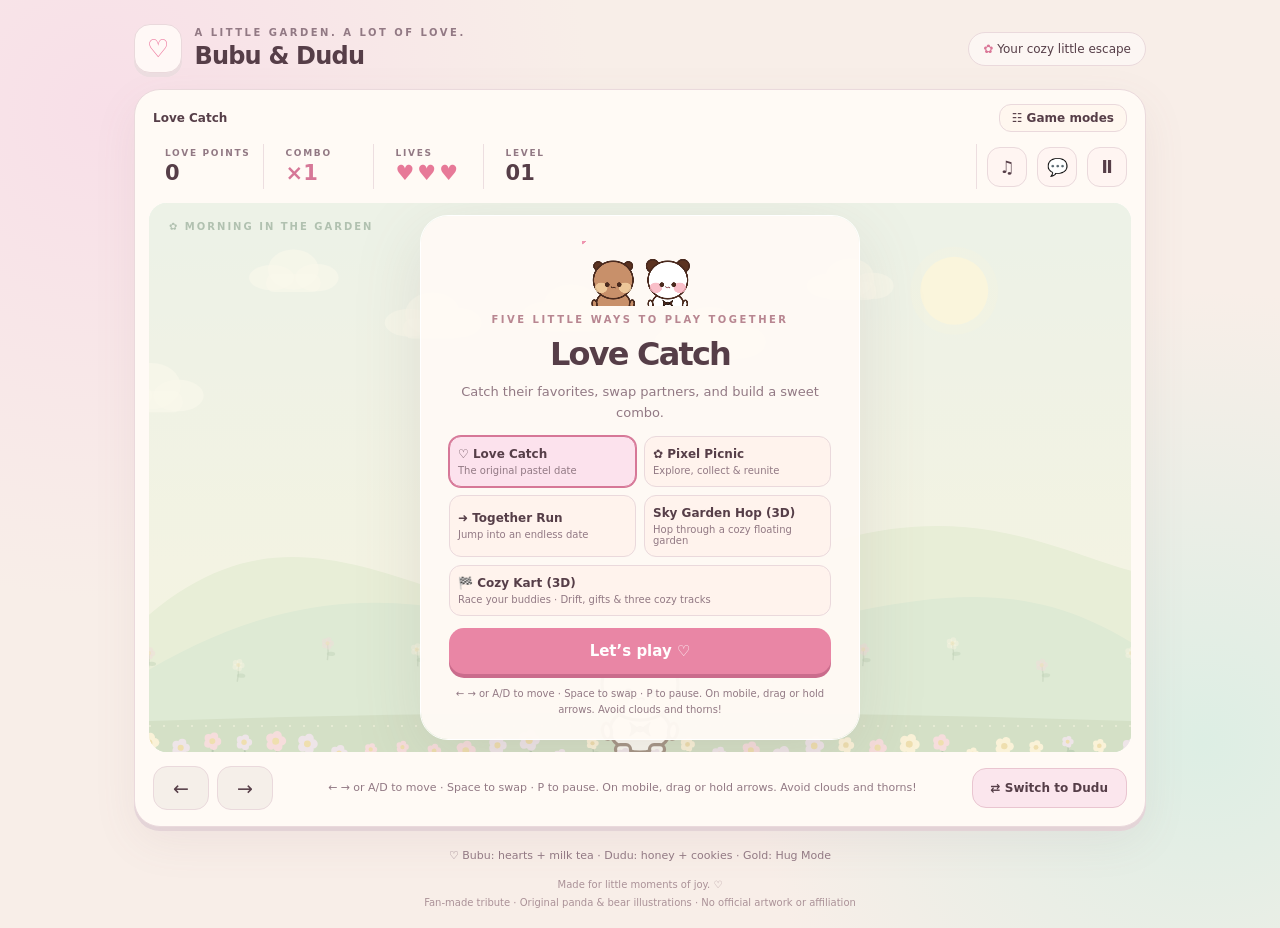
==== commit 4e396e84: "Add Cozy Kart, refine characters, and integrate recorded sound effects" ====
--- a/index.html
+++ b/index.html
@@ -12,12 +12,12 @@
  <header class="masthead"><div class="brand"><div class="brand-icon" aria-hidden="true">♡</div><div><div class="eyebrow">A little garden. A lot of love.</div><h1>Bubu &amp; Dudu</h1></div></div><div class="date-badge"><span>✿</span> Your cozy little escape</div></header>
  <section class="game-shell" aria-label="Love Catch game">
   <div class="mode-nav"><span id="modeLabel">Love Catch</span><button class="secondary" id="menu">☷ Game modes</button></div>
-  <div class="hud"><div class="stat"><span class="stat-label">LOVE POINTS</span><span class="stat-value" id="score">0</span></div><div class="stat"><span class="stat-label">COMBO</span><span class="stat-value combo-value" id="combo">×1</span></div><div class="stat"><span class="stat-label">LIVES</span><span class="stat-value lives-value" id="lives" aria-label="3 lives">♥♥♥</span></div><div class="stat level-stat"><span class="stat-label">LEVEL</span><span class="stat-value" id="level">01</span></div><button class="icon-button" id="mute" aria-label="Mute sound" aria-pressed="false" title="Mute sound">♫</button><button class="icon-button" id="pause" aria-label="Pause game" title="Pause (P)">Ⅱ</button></div>
+  <div class="hud"><div class="stat"><span class="stat-label">LOVE POINTS</span><span class="stat-value" id="score">0</span></div><div class="stat"><span class="stat-label">COMBO</span><span class="stat-value combo-value" id="combo">×1</span></div><div class="stat"><span class="stat-label">LIVES</span><span class="stat-value lives-value" id="lives" aria-label="3 lives">♥♥♥</span></div><div class="stat level-stat"><span class="stat-label">LEVEL</span><span class="stat-value" id="level">01</span></div><button class="icon-button" id="mute" aria-label="Mute sound" aria-pressed="false" title="Mute sound">♫</button><button class="icon-button" id="voice" aria-label="Mute character voices" aria-pressed="true" title="Voices (V)">💬</button><button class="icon-button" id="pause" aria-label="Pause game" title="Pause (P)">Ⅱ</button></div>
   <div class="stage" id="stage"><canvas id="game" aria-label="Move to catch falling treats. Bubu loves hearts and milk tea; Dudu loves honey and cookies."></canvas><div class="stage-caption" id="season">✿ Morning in the garden</div><div class="hug-pill hidden" id="hug">♡ HUG MODE · 5.0s</div><div class="toast hidden" id="toast" role="status"></div>
    <div class="overlay" id="overlay"><div class="card">
     <svg class="couple-art" viewBox="0 0 180 100" aria-hidden="true"><path d="M88 29C70 10 59 32 88 48C116 32 106 10 88 29" fill="#ef95af"/><g stroke="#62474a" stroke-width="2.5"><ellipse cx="55" cy="78" rx="31" ry="20" fill="#fff9ef"/><circle cx="31" cy="30" r="11" fill="#55444a"/><circle cx="78" cy="30" r="11" fill="#55444a"/><ellipse cx="55" cy="49" rx="34" ry="29" fill="#fff9ef"/><ellipse cx="42" cy="47" rx="9" ry="12" fill="#55444a"/><ellipse cx="68" cy="47" rx="9" ry="12" fill="#55444a"/><ellipse cx="125" cy="78" rx="31" ry="20" fill="#bc8a65"/><circle cx="102" cy="30" r="11" fill="#bc8a65"/><circle cx="148" cy="30" r="11" fill="#bc8a65"/><ellipse cx="125" cy="49" rx="34" ry="29" fill="#bc8a65"/></g><g fill="#fff"><circle cx="44" cy="45" r="2.5"/><circle cx="70" cy="45" r="2.5"/></g><g fill="#574247"><circle cx="114" cy="47" r="3"/><circle cx="136" cy="47" r="3"/><ellipse cx="55" cy="56" rx="4" ry="3"/><ellipse cx="125" cy="56" rx="4" ry="3"/></g><g fill="#ed95a8" opacity=".8"><ellipse cx="32" cy="60" rx="7" ry="4"/><ellipse cx="77" cy="60" rx="7" ry="4"/><ellipse cx="103" cy="60" rx="7" ry="4"/><ellipse cx="147" cy="60" rx="7" ry="4"/></g><g stroke="#62474a" stroke-width="2" fill="none" stroke-linecap="round"><path d="M49 62Q55 68 61 62M119 62Q125 68 131 62"/></g></svg>
-    <div class="card-tag" id="cardTag">Four little ways to play together</div><h2 id="cardTitle">Love <span>Catch</span></h2><p id="cardDescription">A garden date with your favorite duo.</p>
-    <div class="mode-picker" id="modePicker"><button class="mode-choice" data-mode="catch" aria-pressed="true">♡ Love Catch<small>The original pastel date</small></button><button class="mode-choice" data-mode="picnic" aria-pressed="false">✿ Pixel Picnic<small>Explore, collect & reunite</small></button><button class="mode-choice" data-mode="runner" aria-pressed="false">➜ Together Run<small>Jump into an endless date</small></button><a class="mode-choice" href="sky-hop.html" style="text-decoration:none;color:inherit;grid-column:auto">Sky Garden Hop (3D)<small>Hop through a cozy floating garden</small></a></div>
+    <div class="card-tag" id="cardTag">Five little ways to play together</div><h2 id="cardTitle">Love <span>Catch</span></h2><p id="cardDescription">A garden date with your favorite duo.</p>
+    <div class="mode-picker" id="modePicker"><button class="mode-choice" data-mode="catch" aria-pressed="true">♡ Love Catch<small>The original pastel date</small></button><button class="mode-choice" data-mode="picnic" aria-pressed="false">✿ Pixel Picnic<small>Explore, collect & reunite</small></button><button class="mode-choice" data-mode="runner" aria-pressed="false">➜ Together Run<small>Jump into an endless date</small></button><a class="mode-choice" href="sky-hop.html" style="text-decoration:none;color:inherit;grid-column:auto">Sky Garden Hop (3D)<small>Hop through a cozy floating garden</small></a><a class="mode-choice" href="cozy-kart.html" style="text-decoration:none;color:inherit">🏁 Cozy Kart (3D)<small>Race your buddies · Drift, gifts &amp; three cozy tracks</small></a></div>
     <div class="rules" id="rules"><div class="rule"><b>♡ Bubu’s favorites</b>Pink hearts &amp; milk tea</div><div class="rule"><b>✿ Dudu’s favorites</b>Honey jars &amp; cookies</div></div>
     <div class="score-summary hidden" id="summary"><div><span>YOUR SCORE</span><strong id="finalScore">0</strong></div><div><span>PERSONAL BEST</span><strong id="bestScore">0</strong></div></div>
     <button class="primary" id="play">Let’s play &nbsp; ♡</button><p class="small-note" id="cardNote">Move with ← → or A / D · Space to swap<br>On mobile, drag or hold the arrow buttons.<br>Avoid clouds &amp; thorns. Gold means hug time!</p>
@@ -29,6 +29,8 @@
  <footer class="footer">Made for little moments of joy. ♡<br>Fan-made tribute · Original panda &amp; bear illustrations · No official artwork or affiliation</footer>
  <div class="sr-only" id="announcement" aria-live="polite"></div>
 </main>
+<script src="js/characters.js"></script>
+<script src="js/voices.js"></script>
 <script>
 (() => {
  'use strict';
@@ -56,7 +58,8 @@
  function clearInput(){input.keys.clear();input.holds.clear();input.pointer=null;input.target=null;document.querySelectorAll('.move-button').forEach(button=>button.classList.remove('held'));}
  // ── Audio: synthesized only; unlocked by a user gesture ──────────────
  const audio={context:null,muted:false};
- function unlockAudio(){try{if(!audio.context)audio.context=new(window.AudioContext||window.webkitAudioContext)();if(audio.context.state==='suspended')audio.context.resume().catch(()=>{});}catch{/* Audio is optional. */}}
+ function unlockAudio(){try{if(!audio.context)audio.context=new(window.AudioContext||window.webkitAudioContext)();if(audio.context.state==='suspended')audio.context.resume().catch(()=>{});if(window.VoiceManager){VoiceManager.setAudioContext(audio.context);VoiceManager.unlock();}}catch{/* Audio is optional. */}}
+ function speak(event,char=state.character,x=state.x,y=playerY()){try{if(window.playBabble)playBabble(char,event,{isMuted:audio.muted,x,y});}catch{}}
  function tone(frequency,start,duration,type='sine',volume=.075,endFrequency){if(!audio.context||audio.muted||audio.context.state!=='running')return;const t=audio.context.currentTime+start,o=audio.context.createOscillator(),g=audio.context.createGain();o.type=type;o.frequency.setValueAtTime(frequency,t);if(endFrequency)o.frequency.exponentialRampToValueAtTime(endFrequency,t+duration);g.gain.setValueAtTime(.0001,t);g.gain.exponentialRampToValueAtTime(volume,t+.012);g.gain.exponentialRampToValueAtTime(.0001,t+duration);o.connect(g);g.connect(audio.context.destination);o.start(t);o.stop(t+duration+.02);}
  function sound(name){if(name==='catch')tone(640,0,.13,'sine',.075,1100);else if(name==='combo')[660,880,1100].forEach((f,i)=>tone(f,i*.07,.2));else if(name==='hit'){tone(180,0,.24,'triangle',.12,55);tone(110,.07,.2,'sawtooth',.035,45);}else if(name==='level')[523,659,784,1047].forEach((f,i)=>tone(f,i*.12,.25));else if(name==='hug')[587,740,880,1175,1480].forEach((f,i)=>tone(f,i*.075,.28));else if(name==='swap')tone(400,0,.09,'sine',.035,650);}
  // ── UI and lifecycle ────────────────────────────────────────────────
@@ -64,13 +67,15 @@
  function notify(text,duration=2){ui.toast.textContent=text;ui.toast.classList.remove('hidden');state.toastTime=duration;$('announcement').textContent=text;}
  function startGame(){unlockAudio();clearInput();Object.assign(state,{mode:'playing',score:0,lives:CONFIG.lives,level:1,elapsed:0,streak:0,combo:1,character:'bubu',x:W/2,items:[],particles:[],texts:[],spawnTimer:.6,hug:0,invulnerable:0,squash:0,shake:0,toastTime:0});ui.overlay.classList.add('hidden');ui.toast.classList.add('hidden');ui.hug.classList.add('hidden');$('pause').textContent='Ⅱ';$('pause').setAttribute('aria-label','Pause game');updateHUD();notify('Bubu loves pink treats. Let’s catch some love!',2.8);}
  function showOverlay(mode){ui.overlay.classList.remove('hidden');$('rules').classList.add('hidden');$('summary').classList.toggle('hidden',mode!=='over');if(mode==='paused'){$('cardTag').textContent='Take a little breather';$('cardTitle').innerHTML='Date <span>paused</span>';$('cardDescription').textContent='Your treats can wait. We’ll be right here.';$('play').textContent='Keep catching  ♡';$('cardNote').textContent='Press P or tap below to continue.';}else{$('cardTag').textContent='A lovely date, beautifully caught';$('cardTitle').innerHTML='So much <span>love!</span>';$('cardDescription').textContent='Every little treat was a little memory. Shall we make more?';$('finalScore').textContent=state.score.toLocaleString();$('bestScore').textContent=best.toLocaleString();$('play').textContent='Play again  ♡';$('cardNote').textContent='Tip: swap for matching treats to build a ×5 combo!';}$('play').focus({preventScroll:true});}
- function pauseGame(){if(state.mode==='playing'){state.mode='paused';clearInput();showOverlay('paused');$('pause').textContent='▶';$('pause').setAttribute('aria-label','Resume game');}else if(state.mode==='paused'){state.mode='playing';ui.overlay.classList.add('hidden');$('pause').textContent='Ⅱ';$('pause').setAttribute('aria-label','Pause game');lastTime=performance.now();}}
- function endGame(){state.mode='over';clearInput();best=Math.max(best,state.score);try{localStorage.setItem('loveCatchBest',String(best));}catch{}ui.hug.classList.add('hidden');showOverlay('over');}
+ function pauseGame(){if(state.mode==='playing'){state.mode='paused';if(window.VoiceManager)VoiceManager.stop();clearInput();showOverlay('paused');$('pause').textContent='▶';$('pause').setAttribute('aria-label','Resume game');}else if(state.mode==='paused'){state.mode='playing';ui.overlay.classList.add('hidden');$('pause').textContent='Ⅱ';$('pause').setAttribute('aria-label','Pause game');lastTime=performance.now();}}
+ function endGame(){state.mode='over';clearInput();speak('gameOver');best=Math.max(best,state.score);try{localStorage.setItem('loveCatchBest',String(best));}catch{}ui.hug.classList.add('hidden');showOverlay('over');}
  function swap(){if(state.mode!=='playing')return;unlockAudio();state.character=state.character==='bubu'?'dudu':'bubu';state.squash=.18;sound('swap');updateHUD();}
  $('play').addEventListener('click',()=>{if(state.mode==='paused')pauseGame();else startGame();$('play').blur();});$('pause').addEventListener('click',()=>{unlockAudio();pauseGame();$('pause').blur();});ui.swap.addEventListener('click',()=>{swap();ui.swap.blur();});
- $('mute').addEventListener('click',()=>{audio.muted=!audio.muted;unlockAudio();$('mute').textContent=audio.muted?'♪̸':'♫';$('mute').setAttribute('aria-pressed',String(audio.muted));$('mute').setAttribute('aria-label',audio.muted?'Unmute sound':'Mute sound');$('mute').title=audio.muted?'Unmute sound':'Mute sound';});
+ $('mute').addEventListener('click',()=>{audio.muted=!audio.muted;if(window.VoiceManager)VoiceManager.setMuted(audio.muted);unlockAudio();$('mute').textContent=audio.muted?'♪̸':'♫';$('mute').setAttribute('aria-pressed',String(audio.muted));$('mute').setAttribute('aria-label',audio.muted?'Unmute sound':'Mute sound');$('mute').title=audio.muted?'Unmute sound':'Mute sound';});
+ const voiceButton=$('voice');if(voiceButton){voiceButton.addEventListener('click',()=>{unlockAudio();if(window.VoiceManager){VoiceManager.toggle();voiceButton.blur();}});}
+ if(window.VoiceManager){VoiceManager.setBubbleCallback((text,x,y)=>{state.texts.push({text,x,y:y-58,life:.9,color:'#d9618a',bubble:true});});VoiceManager.updateVoiceUI();}
  // ── Input: keyboard, drag, and multi-touch hold buttons ───────────────
- window.addEventListener('keydown',e=>{const k=e.key.toLowerCase();if(!['arrowleft','arrowright','a','d',' ','p'].includes(k))return;if(e.target instanceof HTMLButtonElement&&k===' ')return;if(state.mode==='playing'||state.mode==='paused')e.preventDefault();if(e.repeat)return;if(k==='p'){unlockAudio();pauseGame();}else if(k===' ')swap();else if(state.mode==='playing'){input.keys.add(k);input.target=null;}});
+ window.addEventListener('keydown',e=>{const k=e.key.toLowerCase();if(!['arrowleft','arrowright','a','d',' ','p','v'].includes(k))return;if(e.target instanceof HTMLButtonElement&&k===' ')return;if(state.mode==='playing'||state.mode==='paused')e.preventDefault();if(e.repeat)return;if(k==='p'){unlockAudio();pauseGame();}else if(k===' ')swap();else if(k==='v'){unlockAudio();if(window.VoiceManager)VoiceManager.toggle();}else if(state.mode==='playing'){input.keys.add(k);input.target=null;}});
  window.addEventListener('keyup',e=>input.keys.delete(e.key.toLowerCase()));window.addEventListener('blur',()=>{clearInput();if(state.mode==='playing')pauseGame();});document.addEventListener('visibilitychange',()=>{if(document.hidden&&state.mode==='playing')pauseGame();});
  for(const [id,direction] of [['left',-1],['right',1]]){const button=$(id);button.addEventListener('pointerdown',e=>{if(state.mode!=='playing')return;e.preventDefault();unlockAudio();button.setPointerCapture(e.pointerId);input.holds.set(e.pointerId,direction);input.target=null;button.classList.add('held');});const release=e=>{input.holds.delete(e.pointerId);button.classList.remove('held');};button.addEventListener('pointerup',release);button.addEventListener('pointercancel',release);button.addEventListener('lostpointercapture',release);}
  function setPointerTarget(e){const rect=canvas.getBoundingClientRect();input.target=clamp((e.clientX-rect.left)*W/rect.width,0,W);}
@@ -79,13 +84,13 @@
  function spawn(){if(state.items.length>=CONFIG.maxItems)return;const r=Math.random();let type;if(r<CONFIG.goldenChance)type='gold';else if(r<CONFIG.goldenChance+CONFIG.hazardChance)type=Math.random()<.5?'cloud':'thorn';else type=['heart','tea','honey','cookie'][Math.floor(Math.random()*4)];state.items.push({type,x:rand(25,W-25),y:-30,speed:(CONFIG.fallSpeed+Math.min(state.level-1,18)*CONFIG.fallIncrease)*rand(.87,1.15),phase:rand(0,6),rotation:rand(-.2,.2),caught:false});}
  function burst(x,y,count,color,hearts=false){if(reducedMotion)count=Math.min(count,4);for(let i=0;i<count;i++)state.particles.push({x,y,vx:rand(-95,95),vy:rand(-170,-45),life:rand(.45,.85),max:.85,size:rand(3,7),color,heart:hearts});}
  function floating(text,x,y,color='#c75f84'){state.texts.push({text,x,y,life:1.1,color});}
- function catchItem(item){const {type,x,y}=item;item.caught=true;if(type==='cloud'||type==='thorn'){if(state.invulnerable>0)return;state.lives--;state.streak=0;state.combo=1;state.invulnerable=CONFIG.invulnerability;state.shake=reducedMotion?0:.32;burst(x,y,13,'#8a7a95');floating('Ouch! −1 ♥',state.x,playerY()-62,'#786780');sound('hit');updateHUD();if(state.lives<=0)endGame();return;}
-  if(type==='gold'){state.hug=CONFIG.hugDuration;constrainPlayer();notify('♡ Hug Mode! Together is twice as sweet.',2.5);sound('hug');burst(x,y,22,'#edbf50',true);}
+ function catchItem(item){const {type,x,y}=item;item.caught=true;if(type==='cloud'||type==='thorn'){if(state.invulnerable>0)return;state.lives--;state.streak=0;state.combo=1;state.invulnerable=CONFIG.invulnerability;state.shake=reducedMotion?0:.32;burst(x,y,13,'#8a7a95');floating('Ouch! −1 ♥',state.x,playerY()-62,'#786780');sound('hit');speak('lostHeart');updateHUD();if(state.lives<=0)endGame();return;}
+  if(type==='gold'){state.hug=CONFIG.hugDuration;constrainPlayer();notify('♡ Hug Mode! Together is twice as sweet.',2.5);sound('hug');speak('hug');burst(x,y,22,'#edbf50',true);}
   const matching=type==='gold'||state.hug>0||(state.character==='bubu'?(type==='heart'||type==='tea'):(type==='honey'||type==='cookie'));
-  const oldCombo=state.combo;if(matching){state.streak++;state.combo=Math.min(CONFIG.maxCombo,1+Math.floor(state.streak/CONFIG.catchesPerCombo));}else{state.streak=0;state.combo=1;}
-  const points=Math.round(CONFIG.points[type]*(matching?1:.5)*state.combo*(state.hug>0?2:1));state.score+=points;state.squash=.24;floating('+'+points+(matching?'':' · wrong pal'),x,y-16,matching?'#bc597d':'#958378');burst(x,y,matching?9:4,matching?'#ea91ae':'#d2b28b',matching&&state.combo>1);if(type!=='gold')sound(state.combo>oldCombo?'combo':'catch');if(state.combo>oldCombo)notify('Sweet streak! ×'+state.combo+' love points',1.4);updateHUD();}
+  const oldCombo=state.combo;if(matching){state.streak++;state.combo=Math.min(CONFIG.maxCombo,1+Math.floor(state.streak/CONFIG.catchesPerCombo));}else{state.streak=0;state.combo=1;speak('wrong');}
+  const points=Math.round(CONFIG.points[type]*(matching?1:.5)*state.combo*(state.hug>0?2:1));state.score+=points;state.squash=.24;floating('+'+points+(matching?'':' · wrong pal'),x,y-16,matching?'#bc597d':'#958378');burst(x,y,matching?9:4,matching?'#ea91ae':'#d2b28b',matching&&state.combo>1);if(type!=='gold'){sound(state.combo>oldCombo?'combo':'catch');if(matching)speak(state.combo>oldCombo?'combo':'catch');}if(state.combo>oldCombo)notify('Sweet streak! ×'+state.combo+' love points',1.4);updateHUD();}
  // ── Delta-time simulation ───────────────────────────────────────────
- function update(dt){state.elapsed+=dt;const nextLevel=1+Math.floor(state.elapsed/CONFIG.levelDuration);if(nextLevel!==state.level){state.level=nextLevel;sound('level');updateHUD();notify('Level '+state.level+' · '+THEMES[(state.level-1)%3].name,2.6);burst(W/2,H*.3,24,'#e99cba',true);}
+ function update(dt){state.elapsed+=dt;const nextLevel=1+Math.floor(state.elapsed/CONFIG.levelDuration);if(nextLevel!==state.level){state.level=nextLevel;sound('level');speak('level');updateHUD();notify('Level '+state.level+' · '+THEMES[(state.level-1)%3].name,2.6);burst(W/2,H*.3,24,'#e99cba',true);}
   state.hug=Math.max(0,state.hug-dt);state.invulnerable=Math.max(0,state.invulnerable-dt);state.squash=Math.max(0,state.squash-dt);state.shake=Math.max(0,state.shake-dt);state.toastTime=Math.max(0,state.toastTime-dt);ui.toast.classList.toggle('hidden',state.toastTime<=0);ui.hug.classList.toggle('hidden',state.hug<=0);if(state.hug>0)ui.hug.textContent='♡ HUG MODE · '+state.hug.toFixed(1)+'s';
   let direction=(input.keys.has('arrowright')||input.keys.has('d')?1:0)-(input.keys.has('arrowleft')||input.keys.has('a')?1:0);for(const held of input.holds.values())direction+=held;direction=clamp(direction,-1,1);if(direction)state.x+=direction*CONFIG.moveSpeed*dt;else if(input.target!==null){const diff=input.target-state.x;state.x+=Math.sign(diff)*Math.min(Math.abs(diff),CONFIG.moveSpeed*1.5*dt);}constrainPlayer();
   state.spawnTimer-=dt;const interval=Math.max(CONFIG.minSpawnInterval,CONFIG.spawnInterval-(state.level-1)*CONFIG.spawnDecrease);while(state.spawnTimer<=0){spawn();state.spawnTimer+=interval;}
@@ -98,18 +103,7 @@
  function heart(x,y,size,color){ctx.save();ctx.translate(x,y);ctx.scale(size/20,size/20);ctx.beginPath();ctx.moveTo(0,8);ctx.bezierCurveTo(-25,-7,-12,-23,0,-10);ctx.bezierCurveTo(12,-23,25,-7,0,8);ctx.fillStyle=color;ctx.fill();ctx.restore();}
  function cloud(x,y,s,color){ctx.save();ctx.translate(x,y);ctx.scale(s,s);ellipse(-24,0,25,14,color);ellipse(0,-9,28,22,color);ellipse(26,0,24,15,color);roundRect(-30,-4,60,20,9,color);ctx.restore();}
  function flower(x,y,s,color,phase=0){ctx.save();ctx.translate(x,y);ctx.rotate(reducedMotion?0:Math.sin(visualTime*.8+phase)*.07);ctx.scale(s,s);ctx.strokeStyle='#779c7b';ctx.lineWidth=2;ctx.beginPath();ctx.moveTo(0,2);ctx.quadraticCurveTo(2,12,0,24);ctx.stroke();ellipse(5,15,6,3,'#83ac85');for(let i=0;i<5;i++){const a=i*Math.PI*2/5;ellipse(Math.cos(a)*5,Math.sin(a)*5,4,4,color);}ellipse(0,0,3,3,'#e9c775');ctx.restore();}
- function drawCharacter(x,y,kind,scale=1){const panda=kind==='bubu',fur=panda?'#fffaf0':'#c99a72',dark='#4a3a38',black='#171313',cream='#f6e3c9';ctx.save();ctx.translate(x,y+(reducedMotion?0:Math.sin(visualTime*3.2)*2));const squash=Math.sin(state.squash/.24*Math.PI)*.1;ctx.scale(scale*(1+squash),scale*(1-squash));
-  // A round, overlapping head takes up about two thirds of the height.
-  const shape=(px,py,rx,ry,color)=>ellipse(px,py,rx,ry,color,dark);
-  ctx.lineWidth=2;
-  for(const side of [-1,1]){shape(side*14,27,8,6,panda?black:fur);shape(side*25,15,7,9,panda?black:fur);}
-  shape(0,14,24,17,fur);ellipse(0,19,13,9,panda?fur:cream);
-  for(const side of [-1,1]){shape(side*27,-36,9,9,panda?black:fur);if(!panda)ellipse(side*27,-36,5,5,cream);}
-  shape(0,-15,38,34,fur);
-  if(panda){for(const side of [-1,1]){ctx.save();ctx.translate(side*17,-7);ctx.rotate(-side*Math.PI/9);ellipse(0,0,7.5,10,black);ctx.restore();}}
-  else ellipse(0,1,11,8,cream);
-  for(const side of [-1,1]){ellipse(side*17,-7,2.5,2.5,panda?'#080808':black);if(panda)ellipse(side*17-.7,-8,1,1,'#ffffff');ellipse(side*28,2,5,3,'#efa6b5');}
-  ellipse(0,-1,2.4,1.8,black);ctx.strokeStyle=dark;ctx.lineWidth=1.3;ctx.lineCap='round';ctx.beginPath();ctx.moveTo(-4,4);ctx.quadraticCurveTo(-2,7,0,4);ctx.quadraticCurveTo(2,7,4,4);ctx.stroke();ctx.restore();}
+ function drawCharacter(x,y,kind,scale=1){if(window.CharacterRenderer){CharacterRenderer.draw(ctx,x,y,kind,scale,visualTime,state.squash,reducedMotion);}}
  function drawItem(item){const x=item.x+Math.sin(visualTime*1.8+item.phase)*7;ctx.save();ctx.translate(x,item.y);ctx.rotate(item.rotation+(reducedMotion?0:Math.sin(visualTime*2+item.phase)*.13));ctx.shadowColor='#77556615';ctx.shadowBlur=6;ctx.shadowOffsetY=3;
   switch(item.type){case 'heart':heart(0,2,23,'#ef8eae');heart(-5,-5,5,'#ffd4e1');break;
   case 'gold':ctx.shadowColor='#ffde6c';ctx.shadowBlur=18;heart(0,2,26,'#efc653');ctx.shadowBlur=0;ctx.fillStyle='#fff4c5';ctx.font='19px serif';ctx.textAlign='center';ctx.fillText('✦',0,0);break;
@@ -129,7 +123,7 @@
  }
  function render(){ctx.setTransform(dpr,0,0,dpr,0,0);ctx.clearRect(0,0,W,H);ctx.save();if(state.shake>0&&state.mode==='playing')ctx.translate(rand(-4,4)*state.shake/.32,rand(-3,3)*state.shake/.32);drawBackground();for(const item of state.items)drawItem(item);
   if(state.hug>0){ctx.save();ctx.globalAlpha=.2+.07*Math.sin(visualTime*8);ellipse(state.x,playerY()-8,91,66,'#ffe19e');ctx.restore();drawCharacter(state.x-36,playerY(),'bubu',.92);drawCharacter(state.x+36,playerY(),'dudu',.92);heart(state.x,playerY()-53,13,'#f39bb5');}else{ctx.globalAlpha=state.invulnerable>0&&Math.floor(state.invulnerable*12)%2?.45:1;drawCharacter(state.x,playerY(),state.character);ctx.globalAlpha=1;}
-  for(const p of state.particles){ctx.globalAlpha=clamp(p.life/.4,0,1);if(p.heart)heart(p.x,p.y,p.size,p.color);else ellipse(p.x,p.y,p.size,p.size,p.color);}ctx.globalAlpha=1;for(const t of state.texts){ctx.save();ctx.globalAlpha=clamp(t.life/.3,0,1);ctx.font='bold 17px Trebuchet MS, sans-serif';ctx.textAlign='center';ctx.lineWidth=4;ctx.strokeStyle='#fffaf0';ctx.strokeText(t.text,t.x,t.y);ctx.fillStyle=t.color;ctx.fillText(t.text,t.x,t.y);ctx.restore();}
+  for(const p of state.particles){ctx.globalAlpha=clamp(p.life/.4,0,1);if(p.heart)heart(p.x,p.y,p.size,p.color);else ellipse(p.x,p.y,p.size,p.size,p.color);}ctx.globalAlpha=1;for(const t of state.texts){ctx.save();ctx.globalAlpha=clamp(t.life/.3,0,1);if(t.bubble){ctx.font='bold 13px Trebuchet MS, sans-serif';const tm=ctx.measureText(t.text);const bw=tm.width+16,bh=22;const bx=t.x-bw/2,by=t.y-bh/2;ctx.fillStyle='#fffaf5fa';ctx.strokeStyle='#e8cdd4';ctx.lineWidth=1.5;ctx.beginPath();ctx.roundRect(bx,by,bw,bh,10);ctx.fill();ctx.stroke();ctx.beginPath();ctx.moveTo(t.x-4,by+bh);ctx.lineTo(t.x,by+bh+4);ctx.lineTo(t.x+4,by+bh);ctx.fillStyle='#fffaf5fa';ctx.fill();ctx.textAlign='center';ctx.fillStyle=t.color||'#bc597d';ctx.fillText(t.text,t.x,t.y+4);}else{ctx.font='bold 17px Trebuchet MS, sans-serif';ctx.textAlign='center';ctx.lineWidth=4;ctx.strokeStyle='#fffaf0';ctx.strokeText(t.text,t.x,t.y);ctx.fillStyle=t.color;ctx.fillText(t.text,t.x,t.y);}ctx.restore();}
   for(const f of scenery.flowers)flower(f.x*W,H-12+f.y*17,f.scale,['#f7c4d5','#fff0cc','#e7d4ef'][Math.floor(f.phase)%3],f.phase);ctx.restore();}
  // Resize uses CSS pixels for game coordinates; device pixels only for rasterization.
  function resize(){const oldW=W,oldH=H;const rect=stage.getBoundingClientRect();W=Math.max(240,rect.width);H=Math.max(250,rect.height);dpr=window.devicePixelRatio||1;const width=Math.round(W*dpr),height=Math.round(H*dpr);if(canvas.width!==width)canvas.width=width;if(canvas.height!==height)canvas.height=height;state.x=oldW?state.x/oldW*W:W/2;for(const item of state.items){item.x=item.x/oldW*W;item.y=item.y/oldH*H;}for(const p of state.particles){p.x=p.x/oldW*W;p.y=p.y/oldH*H;}for(const t of state.texts){t.x=t.x/oldW*W;t.y=t.y/oldH*H;}constrainPlayer();}
@@ -149,7 +143,7 @@
  const extraDirections=document.createElement('div');extraDirections.className='direction-extra';extraDirections.innerHTML='<button class="move-button" id="up" aria-label="Move up">↑</button><button class="move-button" id="down" aria-label="Move down">↓</button>';document.querySelector('.move-controls').append(extraDirections);
  for(const [id,key] of [['up','arrowup'],['down','arrowdown']]){const button=$(id);button.addEventListener('pointerdown',e=>{if(state.mode!=='playing')return;e.preventDefault();button.setPointerCapture(e.pointerId);input.keys.add(key);button.classList.add('held');});const release=()=>{input.keys.delete(key);button.classList.remove('held');};for(const event of ['pointerup','pointercancel','lostpointercapture'])button.addEventListener(event,release);}
  function modeControls(){const m=MODES[gameMode];$('modeLabel').textContent=m.name;hint.textContent=m.help;extraDirections.classList.toggle('hidden',gameMode!=='picnic');$('left').classList.toggle('hidden',gameMode==='runner');$('right').classList.toggle('hidden',gameMode==='runner');document.querySelector('.legend').textContent=gameMode==='picnic'?'✿ Collect six treats → meet your partner → start a new picnic':gameMode==='runner'?'♡ Jump together · Avoid thorns · Gold doubles treat points':'♡ Bubu: hearts + milk tea · Dudu: honey + cookies · Gold: Hug Mode';document.querySelector('.game-shell').classList.toggle('pixel-mode',gameMode==='picnic'||gameMode==='runner');canvas.setAttribute('aria-label',m.help);}
- function showMenu(){clearInput();extra.targetY=null;state.mode='start';state.items=[];state.particles=[];state.texts=[];state.hug=0;state.invulnerable=0;state.level=1;state.x=W/2;extra.y=H*.65;ui.hug.classList.add('hidden');ui.toast.classList.add('hidden');ui.overlay.classList.remove('hidden');$('modePicker').classList.remove('hidden');$('rules').classList.add('hidden');$('summary').classList.add('hidden');$('cardTag').textContent='Four little ways to play together';$('cardTitle').textContent=MODES[gameMode].name;$('cardDescription').textContent=MODES[gameMode].description;$('cardNote').textContent=MODES[gameMode].help;$('play').textContent='Let’s play ♡';$('pause').textContent='Ⅱ';for(const button of document.querySelectorAll('[data-mode]'))button.setAttribute('aria-pressed',String(button.dataset.mode===gameMode));modeControls();loadBest();updateHUD();}
+ function showMenu(){clearInput();extra.targetY=null;state.mode='start';state.items=[];state.particles=[];state.texts=[];state.hug=0;state.invulnerable=0;state.level=1;state.x=W/2;extra.y=H*.65;ui.hug.classList.add('hidden');ui.toast.classList.add('hidden');ui.overlay.classList.remove('hidden');$('modePicker').classList.remove('hidden');$('rules').classList.add('hidden');$('summary').classList.add('hidden');$('cardTag').textContent='Five little ways to play together';$('cardTitle').textContent=MODES[gameMode].name;$('cardDescription').textContent=MODES[gameMode].description;$('cardNote').textContent=MODES[gameMode].help;$('play').textContent='Let’s play ♡';$('pause').textContent='Ⅱ';for(const button of document.querySelectorAll('[data-mode]'))button.setAttribute('aria-pressed',String(button.dataset.mode===gameMode));modeControls();loadBest();updateHUD();}
  $('menu').addEventListener('click',()=>{showMenu();$('play').focus({preventScroll:true});});
  for(const button of document.querySelectorAll('[data-mode]'))button.addEventListener('click',()=>{gameMode=button.dataset.mode;showMenu();});
  startGame=function(){loadBest();base.start();Object.assign(extra,{y:H*.65,targetY:null,collected:0,jumpY:0,velocity:0,distance:0,roundTime:0});if(gameMode==='picnic')newPicnic();if(gameMode==='runner'){state.x=Math.min(130,W*.28);state.spawnTimer=1.1;}modeControls();notify(MODES[gameMode].name+' · '+(gameMode==='runner'?'Jump together!':gameMode==='picnic'?'Gather six treats, then find your partner!':'Catch some love!'),2.5);updateHUD();};
@@ -163,22 +157,22 @@
  canvas.addEventListener('pointermove',e=>{if(gameMode==='picnic'&&input.pointer===e.pointerId){const r=canvas.getBoundingClientRect();extra.targetY=clamp((e.clientY-r.top)*H/r.height,60,H-40);}});
  function newPicnic(){extra.collected=0;extra.roundTime=0;extra.partner={x:W*.82,y:H*.24};state.items=[];const points=[];for(let i=0;i<ARCADE.picnicTreats;i++){const p={x:W*(.14+(i%3)*.3),y:H*(.3+Math.floor(i/3)*.45)};points.push(p);state.items.push({...p,type:['heart','honey','tea','cookie'][i%4],speed:0,phase:i,rotation:0});}for(let i=0;i<Math.min(9,2+state.level);i++){let x,y,attempt=0;do{x=rand(35,W-35);y=rand(75,H-45);attempt++;}while(attempt<100&&(Math.hypot(x-state.x,y-extra.y)<85||Math.hypot(x-extra.partner.x,y-extra.partner.y)<80||points.some(p=>Math.hypot(x-p.x,y-p.y)<65)));state.items.push({type:i%2?'cloud':'thorn',x,y,homeX:x,phase:i,rotation:0,speed:0});}updateHUD();}
  function arcadeTimers(dt){state.elapsed+=dt;extra.roundTime+=dt;for(const key of ['hug','invulnerable','squash','shake','toastTime'])state[key]=Math.max(0,state[key]-dt);ui.toast.classList.toggle('hidden',state.toastTime<=0);ui.hug.classList.toggle('hidden',state.hug<=0);if(state.hug>0)ui.hug.textContent='♡ TOGETHER BONUS · '+state.hug.toFixed(1)+'s';for(const p of state.particles){p.life-=dt;p.x+=p.vx*dt;p.y+=p.vy*dt;p.vy+=230*dt;}state.particles=state.particles.filter(p=>p.life>0);for(const t of state.texts){t.life-=dt;t.y-=32*dt;}state.texts=state.texts.filter(t=>t.life>0);}
- function award(item){item.caught=true;state.streak++;state.combo=Math.min(5,1+Math.floor(state.streak/3));const points=CONFIG.points[item.type]*state.combo*(state.hug>0?2:1);state.score+=points;floating('+'+points,item.x,item.y);burst(item.x,item.y,8,'#ef98b1',true);sound(state.streak%3===0?'combo':'catch');if(item.type==='gold'){state.hug=5;sound('hug');notify('Together bonus! Double points',2);}state.squash=.24;updateHUD();}
- function updatePicnic(dt){let dx=(input.keys.has('arrowright')||input.keys.has('d')?1:0)-(input.keys.has('arrowleft')||input.keys.has('a')?1:0),dy=(input.keys.has('arrowdown')||input.keys.has('s')?1:0)-(input.keys.has('arrowup')||input.keys.has('w')?1:0);for(const held of input.holds.values())dx+=held;dx=clamp(dx,-1,1);if(dx||dy){input.target=null;extra.targetY=null;}else if(input.target!==null&&extra.targetY!==null){dx=input.target-state.x;dy=extra.targetY-extra.y;if(Math.hypot(dx,dy)<4){dx=dy=0;}}const length=Math.hypot(dx,dy);if(length){const step=Math.min(ARCADE.picnicSpeed*dt,length>1?length:Infinity);state.x+=dx/length*step;extra.y+=dy/length*step;}state.x=clamp(state.x,28,W-28);extra.y=clamp(extra.y,70,H-40);for(const item of state.items){if(item.type==='cloud')item.x=clamp(item.homeX+Math.sin(extra.roundTime*(.7+state.level*.07)+item.phase)*30,30,W-30);if(!item.caught&&Math.hypot(item.x-state.x,item.y-extra.y)<30){if(item.type==='cloud'||item.type==='thorn'){catchItem({...item});if(state.mode!=='playing')return;}else{award(item);extra.collected++;updateHUD();}}}state.items=state.items.filter(i=>!i.caught);if(extra.collected===ARCADE.picnicTreats&&Math.hypot(state.x-extra.partner.x,extra.y-extra.partner.y)<42){state.score+=100*state.level;state.level++;state.hug=5;burst(state.x,extra.y,24,'#ec99b5',true);sound('hug');notify('Picnic complete! +'+100*(state.level-1)+' · Another sweet date!',3);state.x=W*.18;extra.y=H*.65;input.target=null;extra.targetY=null;newPicnic();}}
- function updateRunner(dt){const level=1+Math.floor(state.elapsed/30);if(level!==state.level){state.level=level;sound('level');notify('Level '+level+' · Picking up the pace!',2);}const speed=ARCADE.runnerSpeed+Math.min(15,state.level-1)*ARCADE.runnerIncrease;extra.distance+=speed*dt;extra.velocity+=ARCADE.gravity*dt;extra.jumpY+=extra.velocity*dt;if(extra.jumpY>=0){extra.jumpY=0;extra.velocity=0;}state.spawnTimer-=dt;if(state.spawnTimer<=0){const hazard=Math.random()<.55;state.items.push({type:hazard?'thorn':Math.random()<.08?'gold':['heart','tea','honey','cookie'][Math.floor(rand(0,4))],x:W+35,y:playerY()+(hazard?5:rand(-65,-25)),phase:0,rotation:0,speed});state.spawnTimer=ARCADE.runnerInterval*rand(.9,1.35)*ARCADE.runnerSpeed/speed;}for(const item of state.items){const oldX=item.x;item.x-=speed*dt;const left=state.x-28,right=state.x+46;const horizontal=item.x<right&&oldX>left;if(!item.caught&&horizontal&&Math.abs(item.y-(playerY()+extra.jumpY))<40){if(item.type==='thorn')catchItem(item);else award(item);if(state.mode!=='playing')break;}}state.items=state.items.filter(i=>!i.caught&&i.x>-40);updateHUD();}
+ function award(item){item.caught=true;state.streak++;const oldCombo=state.combo;state.combo=Math.min(5,1+Math.floor(state.streak/3));const points=CONFIG.points[item.type]*state.combo*(state.hug>0?2:1);state.score+=points;floating('+'+points,item.x,item.y);burst(item.x,item.y,8,'#ef98b1',true);sound(state.combo>oldCombo?'combo':'catch');if(item.type==='gold'){state.hug=5;sound('hug');speak('hug');notify('Together bonus! Double points',2);}else{speak(state.combo>oldCombo?'combo':'catch');}state.squash=.24;updateHUD();}
+ function updatePicnic(dt){let dx=(input.keys.has('arrowright')||input.keys.has('d')?1:0)-(input.keys.has('arrowleft')||input.keys.has('a')?1:0),dy=(input.keys.has('arrowdown')||input.keys.has('s')?1:0)-(input.keys.has('arrowup')||input.keys.has('w')?1:0);for(const held of input.holds.values())dx+=held;dx=clamp(dx,-1,1);if(dx||dy){input.target=null;extra.targetY=null;}else if(input.target!==null&&extra.targetY!==null){dx=input.target-state.x;dy=extra.targetY-extra.y;if(Math.hypot(dx,dy)<4){dx=dy=0;}}const length=Math.hypot(dx,dy);if(length){const step=Math.min(ARCADE.picnicSpeed*dt,length>1?length:Infinity);state.x+=dx/length*step;extra.y+=dy/length*step;}state.x=clamp(state.x,28,W-28);extra.y=clamp(extra.y,70,H-40);for(const item of state.items){if(item.type==='cloud')item.x=clamp(item.homeX+Math.sin(extra.roundTime*(.7+state.level*.07)+item.phase)*30,30,W-30);if(!item.caught&&Math.hypot(item.x-state.x,item.y-extra.y)<30){if(item.type==='cloud'||item.type==='thorn'){catchItem({...item});if(state.mode!=='playing')return;}else{award(item);extra.collected++;updateHUD();}}}state.items=state.items.filter(i=>!i.caught);if(extra.collected===ARCADE.picnicTreats&&Math.hypot(state.x-extra.partner.x,extra.y-extra.partner.y)<42){state.score+=100*state.level;state.level++;state.hug=5;burst(state.x,extra.y,24,'#ec99b5',true);sound('hug');speak('hug');notify('Picnic complete! +'+100*(state.level-1)+' · Another sweet date!',3);state.x=W*.18;extra.y=H*.65;input.target=null;extra.targetY=null;newPicnic();}}
+ function updateRunner(dt){const level=1+Math.floor(state.elapsed/30);if(level!==state.level){state.level=level;sound('level');speak('level');notify('Level '+level+' · Picking up the pace!',2);}const speed=ARCADE.runnerSpeed+Math.min(15,state.level-1)*ARCADE.runnerIncrease;extra.distance+=speed*dt;extra.velocity+=ARCADE.gravity*dt;extra.jumpY+=extra.velocity*dt;if(extra.jumpY>=0){extra.jumpY=0;extra.velocity=0;}state.spawnTimer-=dt;if(state.spawnTimer<=0){const hazard=Math.random()<.55;state.items.push({type:hazard?'thorn':Math.random()<.08?'gold':['heart','tea','honey','cookie'][Math.floor(rand(0,4))],x:W+35,y:playerY()+(hazard?5:rand(-65,-25)),phase:0,rotation:0,speed});state.spawnTimer=ARCADE.runnerInterval*rand(.9,1.35)*ARCADE.runnerSpeed/speed;}for(const item of state.items){const oldX=item.x;item.x-=speed*dt;const left=state.x-28,right=state.x+46;const horizontal=item.x<right&&oldX>left;if(!item.caught&&horizontal&&Math.abs(item.y-(playerY()+extra.jumpY))<40){if(item.type==='thorn')catchItem(item);else award(item);if(state.mode!=='playing')break;}}state.items=state.items.filter(i=>!i.caught&&i.x>-40);updateHUD();}
  update=function(dt){if(gameMode==='catch'){base.update(dt);return;}arcadeTimers(dt);if(gameMode==='picnic')updatePicnic(dt);else updateRunner(dt);};
  // Pixel modes have their own renderer: one sprite cell is one game pixel.
  const PIXEL_SPRITES={
-  bubu:[
-   '..KKK......KKK..','.KKKKDFFFFDKKKK.','.KKDFFFFFFFFDKK.','..DFFFFFFFFFFD..',
-   '.DFFFFFFFFFFFFD.','DFFFFFFFFFFFFFFD','DFFKKFFFFFFKKFFD','DFKWKKFFFFKKWKFD',
-   'DFBKKKFKKFKKKBFD','.DFBFFKFFKFFBFD.','..DFFFFFFFFFFD..','...DDFFFFFFDD...',
-   '...KKDFFFFDKK...','...KKDFFFFDKK...','.....DFFFFD.....','....KKK..KKK....'],
-  dudu:[
-   '..DDD......DDD..','.DIIDFFFFFFDIID.','.DIDFFFFFFFFDID.','..DFFFFFFFFFFD..',
-   '.DFFFFFFFFFFFFD.','DFFFFFFFFFFFFFFD','DFFFFFFFFFFFFFFD','DFFFKFFFFFFKFFFD',
-   'DFBBFFMKKMFFBBFD','.DFBFMKMMKMFBFD.','..DFFFMMMMFFFD..','...DDFFFFFFDD...',
-   '...FDDMMMMDDF...','...FDDMMMMDDF...','.....DFFFFD.....','....DDD..DDD....'],
+  bubu:window.CharacterRenderer?CharacterRenderer.PIXEL_SPRITES.bubu:[
+   '..KK........KK..','.KKKK......KKKK.','.KKKDFFFFFFDKKK.','..DFFFFFFFFFFD..',
+   '.DFFFFFFFFFFFFD.','DFFKKFFFFFFKKFFD','DFKKWKFFFFKWKKFD','DFBKKFFDDFFKKBFD',
+   '.DFBFFDKKDFFBFD.','..DFFFFDDFFFFD..','..DKKFFFFFFKKD..','.DKKDFFFFFFDKKD.',
+   '.DKKDFFFFFFDKKD.','..DFFFFFFFFFFD..','...DKKKDDDKKKD..','....DDD..DDD....'],
+  dudu:window.CharacterRenderer?CharacterRenderer.PIXEL_SPRITES.dudu:[
+   '..DD........DD..','.DIID......DIID.','.DIIDFFFFFFDIID.','..DFFFFFFFFFFD..',
+   '.DFFFFFFFFFFFFD.','DFFFFFFFFFFFFFFD','DFFKWFFFFFFWKFFD','DFBFFMKMMKMFFBFD',
+   '.DFBMMMMMMMMBFD.','..DFFMMFFMMFFD..','..DFFFFFFFFFFD..','.DFFDFFFFFFDFFD.',
+   '.DFFDMMMMMMDFFD.','..DFMMMMMMMMFD..','...DFFFDDFFFD...','....DDD..DDD....'],
   heart:['.PP.PP.','PPPPPPP','PHPPPPP','.PPPPP.','..PPP..','...P...'],
   gold:['.GG.GG.','GGGHGGG','GHGGGGG','.GGGGG.','..GGG..','...G...'],
   tea:['.....S.','....SS.','.LLLLL.','LHHHHHL','.TTTTT.','.TTTTT.','.HHHHH.','.KHKHK.','.HKHKH.','..LLL..'],
@@ -196,7 +190,7 @@
  const PIXEL_COLORS={D:'#503b37',K:'#302a29',F:'#fffaf0',W:'#ffffff',B:'#efa6b5',I:'#e8b7a0',M:'#f6e3c9',P:'#ef8eae',H:'#fff4d8',G:'#efc653',S:'#68876b',L:'#83ac85',T:'#d9b48b',C:'#9095ac',R:'#7997bf'};
  function pixelSprite(name,x,y,colors={},anchorX,anchorY){const rows=PIXEL_SPRITES[name],palette={...PIXEL_COLORS,...colors};const left=Math.round(x/PIXEL)-(anchorX===undefined?Math.floor(rows[0].length/2):anchorX),top=Math.round(y/PIXEL)-(anchorY===undefined?Math.floor(rows.length/2):anchorY);for(let r=0;r<rows.length;r++)for(let c=0;c<rows[r].length;c++){const color=palette[rows[r][c]];if(rows[r][c]!=='.'&&color){ctx.fillStyle=color;ctx.fillRect(left+c,top+r,1,1);}}}
  function pixelRect(x,y,w,h,color){const left=Math.round(x/PIXEL),top=Math.round(y/PIXEL),right=x+w>=W?pixelCanvas.width:Math.round((x+w)/PIXEL),bottom=y+h>=H?pixelCanvas.height:Math.round((y+h)/PIXEL);ctx.fillStyle=color;ctx.fillRect(left,top,Math.max(1,right-left),Math.max(1,bottom-top));}
- function pixelCharacter(x,y,kind){const bounce=reducedMotion?0:Math.round(Math.sin(visualTime*3.2));pixelSprite(kind,x,y+bounce*PIXEL,kind==='dudu'?{F:'#c99a72',D:'#4a3a38',I:'#f6e3c9'}:{D:'#4a3a38',K:'#171313'},8,11);}
+ function pixelCharacter(x,y,kind){const bounce=reducedMotion?0:Math.round(Math.sin(visualTime*3.2));const pal=window.CharacterRenderer?CharacterRenderer.getPixelPalette(kind):(kind==='dudu'?{F:'#c89369',D:'#453229',I:'#fcedd9',M:'#fae6ce',K:'#2a1c17',W:'#ffffff',B:'#fca5ba'}:{D:'#3e2b2e',K:'#251d1e',F:'#fffaf2',W:'#ffffff',B:'#fca5ba'});pixelSprite(kind,x,y+bounce*PIXEL,pal,8,11);}
  function pixelItem(item){const x=item.x+Math.sin(visualTime*1.8+item.phase)*7;pixelSprite(item.type,x,item.y,item.type==='tea'?{S:'#d981a0',L:'#b98e88',T:'#dbc0a1',H:'#f6d8bd'}:{});}
  function pixelBackground(){const theme=THEMES[(state.level-1)%3];pixelRect(0,0,W,H,theme.sky);pixelRect(0,H*.4,W,H*.6,theme.low);
   if(theme.night){for(const star of scenery.stars)pixelSprite('star',star.x*W,star.y*H,{H:'#fff1cf'});pixelSprite('sun',W*.83,H*.16,{S:'#fff0d2'});pixelSprite('sun',W*.83+12,H*.16-8,{S:theme.sky});}
@@ -218,7 +212,7 @@
  window.addEventListener('resize',()=>resize());if(window.ResizeObserver)new ResizeObserver(()=>resize()).observe(stage);
  // Use the same revised artwork on the welcome card; no external image needed.
  const welcome=document.createElement('canvas');welcome.className='couple-art';welcome.setAttribute('aria-hidden','true');document.querySelector('.couple-art').replaceWith(welcome);
- function drawWelcome(){if(welcome.width!==360)welcome.width=360;if(welcome.height!==200)welcome.height=200;const main=ctx;ctx=welcome.getContext('2d');try{ctx.setTransform(2,0,0,2,0,0);ctx.clearRect(0,0,180,100);drawCharacter(51,59,'bubu',.85);drawCharacter(126,59,'dudu',.85);heart(90,19,14,'#ef95af');}finally{ctx=main;}}
+ function drawWelcome(){if(window.CharacterRenderer){CharacterRenderer.drawWelcome(welcome);}else{if(welcome.width!==360)welcome.width=360;if(welcome.height!==200)welcome.height=200;const main=ctx;ctx=welcome.getContext('2d');try{ctx.setTransform(2,0,0,2,0,0);ctx.clearRect(0,0,180,100);drawCharacter(52,60,'bubu',.85);drawCharacter(128,60,'dudu',.85);heart(90,22,14,'#ef95af');}finally{ctx=main;}}}
  resize();showMenu();updateHUD();requestAnimationFrame(now=>{lastTime=now;frame(now);});
 })();
 </script>
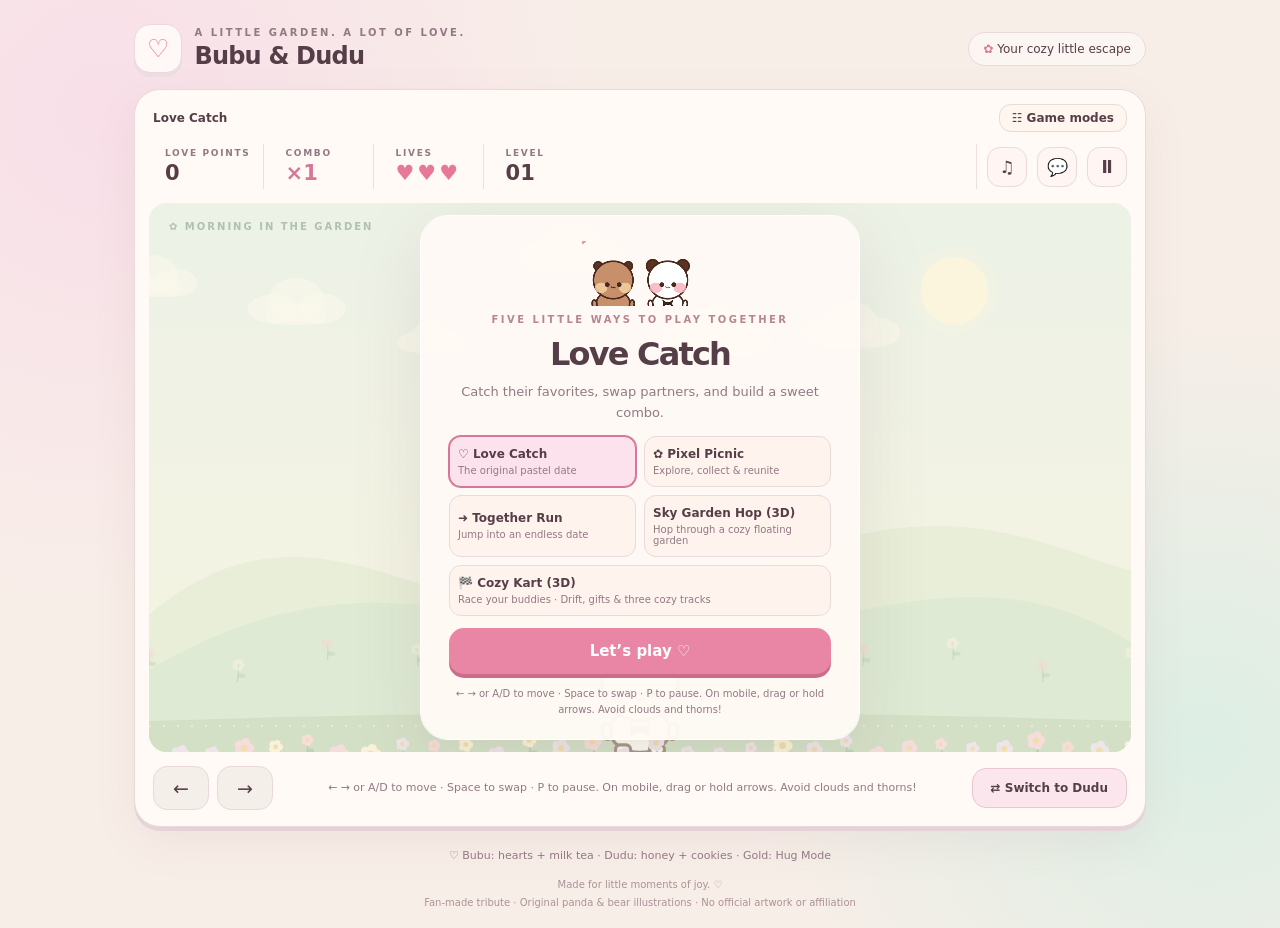
==== commit 237ad6b3: "Add custom Bubu and Dudu favicon across game pages" ====
--- a/index.html
+++ b/index.html
@@ -5,6 +5,7 @@
 <meta name="viewport" content="width=device-width, initial-scale=1, viewport-fit=cover">
 <meta name="theme-color" content="#f8eee8">
 <title>Bubu &amp; Dudu · Little Love Arcade</title>
+<link rel="icon" type="image/svg+xml" sizes="any" href="favicon.svg">
 <link rel="stylesheet" href="css/base.css">
 </head>
 <body>
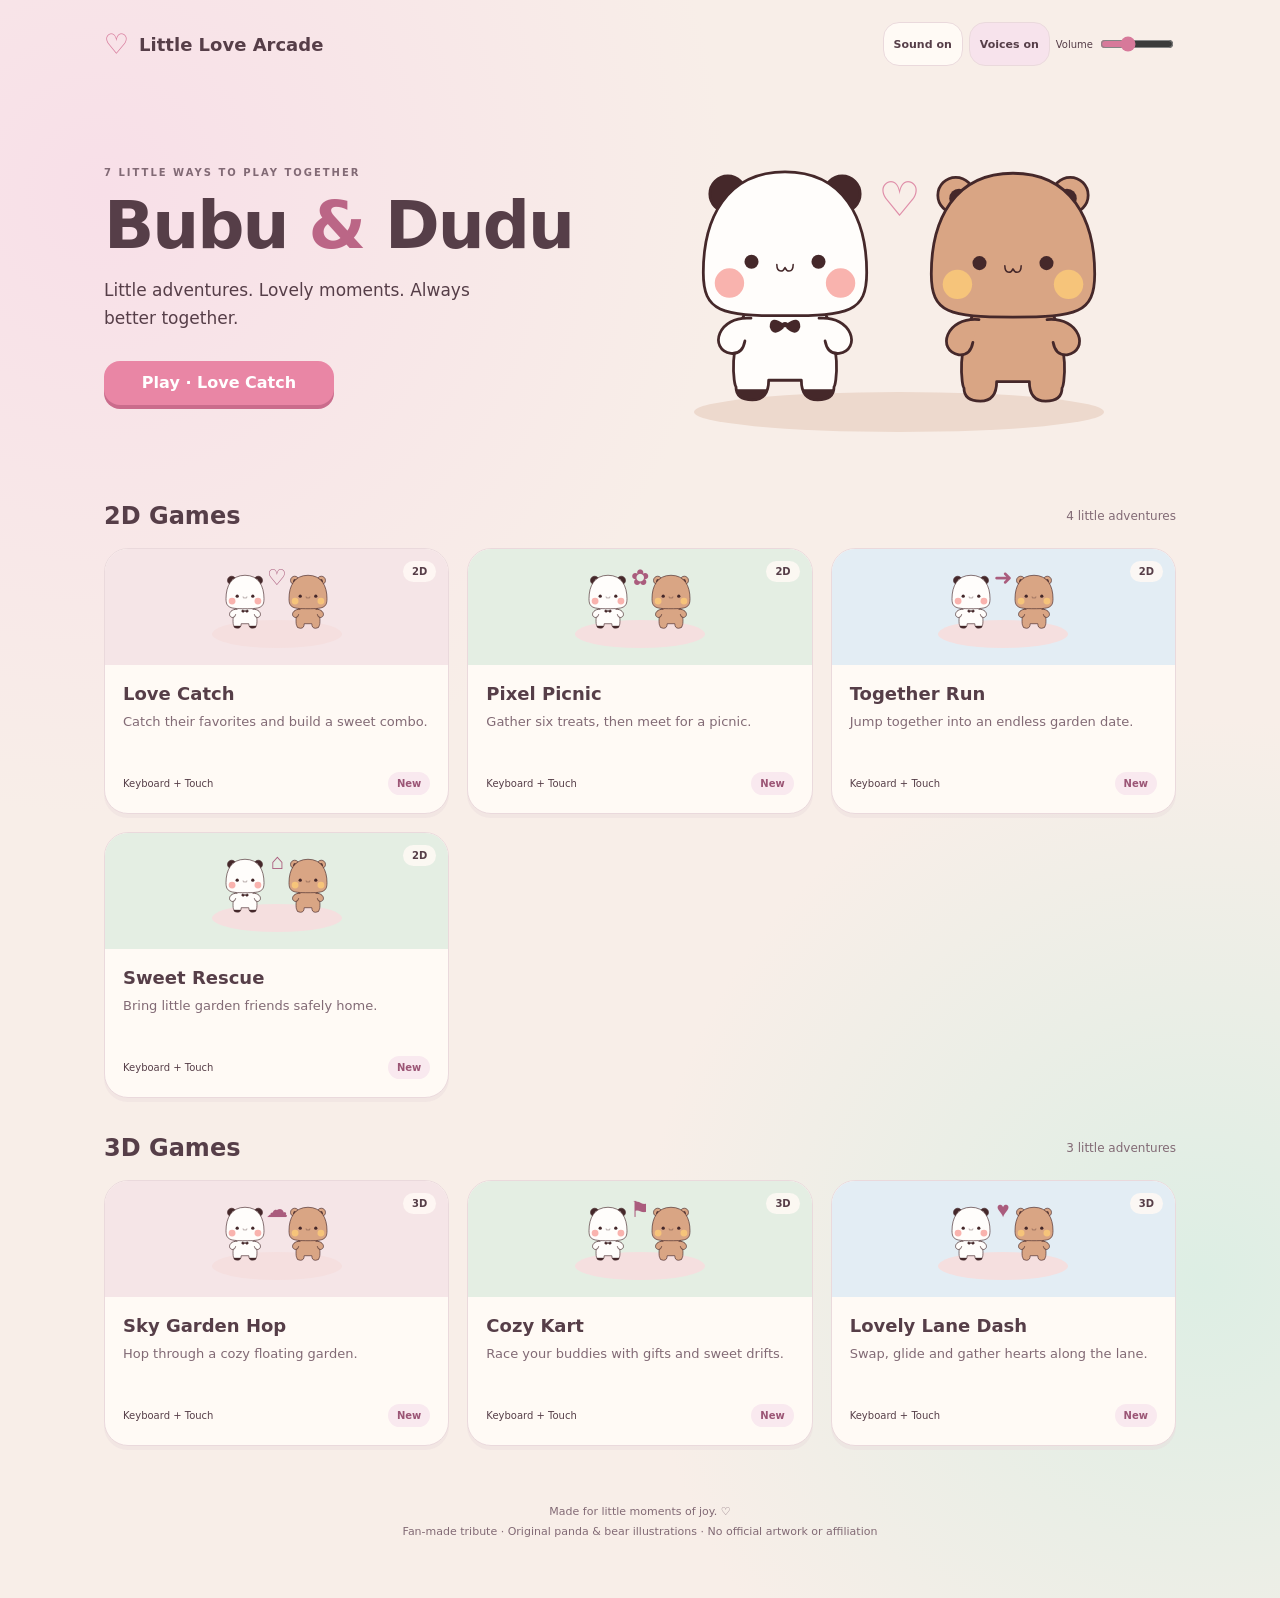
==== commit 83e798a3: "Update arcade hub and modes with refined 2D and pixel character art" ====
--- a/index.html
+++ b/index.html
@@ -1,221 +1,27 @@
-<!DOCTYPE html>
+<!doctype html>
 <html lang="en">
 <head>
-<meta charset="UTF-8">
-<meta name="viewport" content="width=device-width, initial-scale=1, viewport-fit=cover">
-<meta name="theme-color" content="#f8eee8">
-<title>Bubu &amp; Dudu · Little Love Arcade</title>
-<link rel="icon" type="image/svg+xml" sizes="any" href="favicon.svg">
-<link rel="stylesheet" href="css/base.css">
+ <meta charset="utf-8"><meta name="viewport" content="width=device-width,initial-scale=1,viewport-fit=cover">
+ <meta name="theme-color" content="#f8eee8"><title>Bubu &amp; Dudu · Little Love Arcade</title>
+ <link rel="icon" href="favicon.svg" type="image/svg+xml">
+ <link rel="stylesheet" href="css/base.css"><link rel="stylesheet" href="css/hub.css">
+ <script src="js/shared/settings.js"></script><script src="js/shared/modes.js"></script>
 </head>
-<body>
-<main class="page">
- <header class="masthead"><div class="brand"><div class="brand-icon" aria-hidden="true">♡</div><div><div class="eyebrow">A little garden. A lot of love.</div><h1>Bubu &amp; Dudu</h1></div></div><div class="date-badge"><span>✿</span> Your cozy little escape</div></header>
- <section class="game-shell" aria-label="Love Catch game">
-  <div class="mode-nav"><span id="modeLabel">Love Catch</span><button class="secondary" id="menu">☷ Game modes</button></div>
-  <div class="hud"><div class="stat"><span class="stat-label">LOVE POINTS</span><span class="stat-value" id="score">0</span></div><div class="stat"><span class="stat-label">COMBO</span><span class="stat-value combo-value" id="combo">×1</span></div><div class="stat"><span class="stat-label">LIVES</span><span class="stat-value lives-value" id="lives" aria-label="3 lives">♥♥♥</span></div><div class="stat level-stat"><span class="stat-label">LEVEL</span><span class="stat-value" id="level">01</span></div><button class="icon-button" id="mute" aria-label="Mute sound" aria-pressed="false" title="Mute sound">♫</button><button class="icon-button" id="voice" aria-label="Mute character voices" aria-pressed="true" title="Voices (V)">💬</button><button class="icon-button" id="pause" aria-label="Pause game" title="Pause (P)">Ⅱ</button></div>
-  <div class="stage" id="stage"><canvas id="game" aria-label="Move to catch falling treats. Bubu loves hearts and milk tea; Dudu loves honey and cookies."></canvas><div class="stage-caption" id="season">✿ Morning in the garden</div><div class="hug-pill hidden" id="hug">♡ HUG MODE · 5.0s</div><div class="toast hidden" id="toast" role="status"></div>
-   <div class="overlay" id="overlay"><div class="card">
-    <svg class="couple-art" viewBox="0 0 180 100" aria-hidden="true"><path d="M88 29C70 10 59 32 88 48C116 32 106 10 88 29" fill="#ef95af"/><g stroke="#62474a" stroke-width="2.5"><ellipse cx="55" cy="78" rx="31" ry="20" fill="#fff9ef"/><circle cx="31" cy="30" r="11" fill="#55444a"/><circle cx="78" cy="30" r="11" fill="#55444a"/><ellipse cx="55" cy="49" rx="34" ry="29" fill="#fff9ef"/><ellipse cx="42" cy="47" rx="9" ry="12" fill="#55444a"/><ellipse cx="68" cy="47" rx="9" ry="12" fill="#55444a"/><ellipse cx="125" cy="78" rx="31" ry="20" fill="#bc8a65"/><circle cx="102" cy="30" r="11" fill="#bc8a65"/><circle cx="148" cy="30" r="11" fill="#bc8a65"/><ellipse cx="125" cy="49" rx="34" ry="29" fill="#bc8a65"/></g><g fill="#fff"><circle cx="44" cy="45" r="2.5"/><circle cx="70" cy="45" r="2.5"/></g><g fill="#574247"><circle cx="114" cy="47" r="3"/><circle cx="136" cy="47" r="3"/><ellipse cx="55" cy="56" rx="4" ry="3"/><ellipse cx="125" cy="56" rx="4" ry="3"/></g><g fill="#ed95a8" opacity=".8"><ellipse cx="32" cy="60" rx="7" ry="4"/><ellipse cx="77" cy="60" rx="7" ry="4"/><ellipse cx="103" cy="60" rx="7" ry="4"/><ellipse cx="147" cy="60" rx="7" ry="4"/></g><g stroke="#62474a" stroke-width="2" fill="none" stroke-linecap="round"><path d="M49 62Q55 68 61 62M119 62Q125 68 131 62"/></g></svg>
-    <div class="card-tag" id="cardTag">Five little ways to play together</div><h2 id="cardTitle">Love <span>Catch</span></h2><p id="cardDescription">A garden date with your favorite duo.</p>
-    <div class="mode-picker" id="modePicker"><button class="mode-choice" data-mode="catch" aria-pressed="true">♡ Love Catch<small>The original pastel date</small></button><button class="mode-choice" data-mode="picnic" aria-pressed="false">✿ Pixel Picnic<small>Explore, collect & reunite</small></button><button class="mode-choice" data-mode="runner" aria-pressed="false">➜ Together Run<small>Jump into an endless date</small></button><a class="mode-choice" href="sky-hop.html" style="text-decoration:none;color:inherit;grid-column:auto">Sky Garden Hop (3D)<small>Hop through a cozy floating garden</small></a><a class="mode-choice" href="cozy-kart.html" style="text-decoration:none;color:inherit">🏁 Cozy Kart (3D)<small>Race your buddies · Drift, gifts &amp; three cozy tracks</small></a></div>
-    <div class="rules" id="rules"><div class="rule"><b>♡ Bubu’s favorites</b>Pink hearts &amp; milk tea</div><div class="rule"><b>✿ Dudu’s favorites</b>Honey jars &amp; cookies</div></div>
-    <div class="score-summary hidden" id="summary"><div><span>YOUR SCORE</span><strong id="finalScore">0</strong></div><div><span>PERSONAL BEST</span><strong id="bestScore">0</strong></div></div>
-    <button class="primary" id="play">Let’s play &nbsp; ♡</button><p class="small-note" id="cardNote">Move with ← → or A / D · Space to swap<br>On mobile, drag or hold the arrow buttons.<br>Avoid clouds &amp; thorns. Gold means hug time!</p>
-   </div></div>
-  </div>
-  <div class="controls"><div class="move-controls"><button class="move-button" id="left" aria-label="Move left">←</button><button class="move-button" id="right" aria-label="Move right">→</button></div><div class="control-hint"><kbd>←</kbd> <kbd>→</kbd> move &nbsp; <kbd>Space</kbd> swap &nbsp; <kbd>P</kbd> pause<br>Catch their favorites to grow your combo!</div><button class="swap-button" id="swap">⇄ &nbsp; Switch to Dudu</button></div>
- </section>
- <div class="legend"><span><i class="dot"></i> Bubu: hearts + milk tea</span><span><i class="dot honey"></i> Dudu: honey + cookies</span><span><i class="dot gold"></i> Golden heart: hug time!</span></div>
- <footer class="footer">Made for little moments of joy. ♡<br>Fan-made tribute · Original panda &amp; bear illustrations · No official artwork or affiliation</footer>
- <div class="sr-only" id="announcement" aria-live="polite"></div>
-</main>
-<script src="js/characters.js"></script>
-<script src="js/voices.js"></script>
-<script>
-(() => {
- 'use strict';
- // ── Tweakable constants ──────────────────────────────────────────────
- const CONFIG = Object.freeze({moveSpeed:470,fallSpeed:115,fallIncrease:24,spawnInterval:.86,minSpawnInterval:.29,spawnDecrease:.075,levelDuration:30,lives:3,hugDuration:5,invulnerability:1.35,goldenChance:.025,hazardChance:.19,maxCombo:5,catchesPerCombo:3,maxItems:70,points:{heart:10,tea:20,honey:20,cookie:10,gold:30}});
- const THEMES = [
-  {name:'Morning in the garden',sky:'#e3f1ed',low:'#f7f4de',hill:'#c3dfc4',hill2:'#d9e8ca',ground:'#afcba6',night:false},
-  {name:'Sunset sweethearts',sky:'#f3cbd7',low:'#ffebcf',hill:'#c7baca',hill2:'#dfcbd3',ground:'#b7bda5',night:false},
-  {name:'Under the little stars',sky:'#44496e',low:'#8d7a9f',hill:'#696b8a',hill2:'#7c7a98',ground:'#758479',night:true}
- ];
- const $ = id => document.getElementById(id);
- const canvas=$('game'),stage=$('stage');let ctx=canvas.getContext('2d');
- const ui={score:$('score'),combo:$('combo'),lives:$('lives'),level:$('level'),overlay:$('overlay'),hug:$('hug'),toast:$('toast'),swap:$('swap')};
- const reducedMotion=window.matchMedia('(prefers-reduced-motion: reduce)').matches;
- const rand=(a,b)=>a+Math.random()*(b-a),clamp=(v,a,b)=>Math.max(a,Math.min(b,v));
- let W=900,H=550,dpr=1,lastTime=0,visualTime=0,best=0;
- try{best=Math.max(0,Number(localStorage.getItem('loveCatchBest'))||0);}catch{/* Private browsing or denied storage is safe. */}
- // ── State ───────────────────────────────────────────────────────────
- const state={mode:'start',score:0,lives:CONFIG.lives,level:1,elapsed:0,streak:0,combo:1,character:'bubu',x:450,items:[],particles:[],texts:[],spawnTimer:.6,hug:0,invulnerable:0,squash:0,shake:0,toastTime:0};
- const input={keys:new Set(),holds:new Map(),pointer:null,target:null};
- const scenery={clouds:Array.from({length:7},(_,i)=>({x:i/7,y:rand(.08,.36),scale:rand(.65,1.2),speed:rand(.005,.013)})),stars:Array.from({length:48},()=>({x:Math.random(),y:rand(.03,.65),r:rand(.8,2),phase:rand(0,6)})),flowers:Array.from({length:32},(_,i)=>({x:i/31,y:rand(0,1),scale:rand(.65,1.2),phase:rand(0,6)}))};
- function catchWidth(){return state.hug>0?144:72;}
- function playerY(){return H-66;}
- function constrainPlayer(){state.x=clamp(state.x,catchWidth()/2+8,W-catchWidth()/2-8);}
- function clearInput(){input.keys.clear();input.holds.clear();input.pointer=null;input.target=null;document.querySelectorAll('.move-button').forEach(button=>button.classList.remove('held'));}
- // ── Audio: synthesized only; unlocked by a user gesture ──────────────
- const audio={context:null,muted:false};
- function unlockAudio(){try{if(!audio.context)audio.context=new(window.AudioContext||window.webkitAudioContext)();if(audio.context.state==='suspended')audio.context.resume().catch(()=>{});if(window.VoiceManager){VoiceManager.setAudioContext(audio.context);VoiceManager.unlock();}}catch{/* Audio is optional. */}}
- function speak(event,char=state.character,x=state.x,y=playerY()){try{if(window.playBabble)playBabble(char,event,{isMuted:audio.muted,x,y});}catch{}}
- function tone(frequency,start,duration,type='sine',volume=.075,endFrequency){if(!audio.context||audio.muted||audio.context.state!=='running')return;const t=audio.context.currentTime+start,o=audio.context.createOscillator(),g=audio.context.createGain();o.type=type;o.frequency.setValueAtTime(frequency,t);if(endFrequency)o.frequency.exponentialRampToValueAtTime(endFrequency,t+duration);g.gain.setValueAtTime(.0001,t);g.gain.exponentialRampToValueAtTime(volume,t+.012);g.gain.exponentialRampToValueAtTime(.0001,t+duration);o.connect(g);g.connect(audio.context.destination);o.start(t);o.stop(t+duration+.02);}
- function sound(name){if(name==='catch')tone(640,0,.13,'sine',.075,1100);else if(name==='combo')[660,880,1100].forEach((f,i)=>tone(f,i*.07,.2));else if(name==='hit'){tone(180,0,.24,'triangle',.12,55);tone(110,.07,.2,'sawtooth',.035,45);}else if(name==='level')[523,659,784,1047].forEach((f,i)=>tone(f,i*.12,.25));else if(name==='hug')[587,740,880,1175,1480].forEach((f,i)=>tone(f,i*.075,.28));else if(name==='swap')tone(400,0,.09,'sine',.035,650);}
- // ── UI and lifecycle ────────────────────────────────────────────────
- function updateHUD(){ui.score.textContent=state.score.toLocaleString();ui.combo.textContent='×'+state.combo;ui.lives.textContent='♥'.repeat(state.lives)+'♡'.repeat(CONFIG.lives-state.lives);ui.lives.setAttribute('aria-label',state.lives+' lives');ui.level.textContent=String(state.level).padStart(2,'0');ui.swap.textContent='⇄  Switch to '+(state.character==='bubu'?'Dudu':'Bubu');const theme=THEMES[(state.level-1)%3];$('season').textContent=(theme.night?'☾ ':'✿ ')+theme.name;$('season').style.color=theme.night?'#f4d8ed':'#638877';}
- function notify(text,duration=2){ui.toast.textContent=text;ui.toast.classList.remove('hidden');state.toastTime=duration;$('announcement').textContent=text;}
- function startGame(){unlockAudio();clearInput();Object.assign(state,{mode:'playing',score:0,lives:CONFIG.lives,level:1,elapsed:0,streak:0,combo:1,character:'bubu',x:W/2,items:[],particles:[],texts:[],spawnTimer:.6,hug:0,invulnerable:0,squash:0,shake:0,toastTime:0});ui.overlay.classList.add('hidden');ui.toast.classList.add('hidden');ui.hug.classList.add('hidden');$('pause').textContent='Ⅱ';$('pause').setAttribute('aria-label','Pause game');updateHUD();notify('Bubu loves pink treats. Let’s catch some love!',2.8);}
- function showOverlay(mode){ui.overlay.classList.remove('hidden');$('rules').classList.add('hidden');$('summary').classList.toggle('hidden',mode!=='over');if(mode==='paused'){$('cardTag').textContent='Take a little breather';$('cardTitle').innerHTML='Date <span>paused</span>';$('cardDescription').textContent='Your treats can wait. We’ll be right here.';$('play').textContent='Keep catching  ♡';$('cardNote').textContent='Press P or tap below to continue.';}else{$('cardTag').textContent='A lovely date, beautifully caught';$('cardTitle').innerHTML='So much <span>love!</span>';$('cardDescription').textContent='Every little treat was a little memory. Shall we make more?';$('finalScore').textContent=state.score.toLocaleString();$('bestScore').textContent=best.toLocaleString();$('play').textContent='Play again  ♡';$('cardNote').textContent='Tip: swap for matching treats to build a ×5 combo!';}$('play').focus({preventScroll:true});}
- function pauseGame(){if(state.mode==='playing'){state.mode='paused';if(window.VoiceManager)VoiceManager.stop();clearInput();showOverlay('paused');$('pause').textContent='▶';$('pause').setAttribute('aria-label','Resume game');}else if(state.mode==='paused'){state.mode='playing';ui.overlay.classList.add('hidden');$('pause').textContent='Ⅱ';$('pause').setAttribute('aria-label','Pause game');lastTime=performance.now();}}
- function endGame(){state.mode='over';clearInput();speak('gameOver');best=Math.max(best,state.score);try{localStorage.setItem('loveCatchBest',String(best));}catch{}ui.hug.classList.add('hidden');showOverlay('over');}
- function swap(){if(state.mode!=='playing')return;unlockAudio();state.character=state.character==='bubu'?'dudu':'bubu';state.squash=.18;sound('swap');updateHUD();}
- $('play').addEventListener('click',()=>{if(state.mode==='paused')pauseGame();else startGame();$('play').blur();});$('pause').addEventListener('click',()=>{unlockAudio();pauseGame();$('pause').blur();});ui.swap.addEventListener('click',()=>{swap();ui.swap.blur();});
- $('mute').addEventListener('click',()=>{audio.muted=!audio.muted;if(window.VoiceManager)VoiceManager.setMuted(audio.muted);unlockAudio();$('mute').textContent=audio.muted?'♪̸':'♫';$('mute').setAttribute('aria-pressed',String(audio.muted));$('mute').setAttribute('aria-label',audio.muted?'Unmute sound':'Mute sound');$('mute').title=audio.muted?'Unmute sound':'Mute sound';});
- const voiceButton=$('voice');if(voiceButton){voiceButton.addEventListener('click',()=>{unlockAudio();if(window.VoiceManager){VoiceManager.toggle();voiceButton.blur();}});}
- if(window.VoiceManager){VoiceManager.setBubbleCallback((text,x,y)=>{state.texts.push({text,x,y:y-58,life:.9,color:'#d9618a',bubble:true});});VoiceManager.updateVoiceUI();}
- // ── Input: keyboard, drag, and multi-touch hold buttons ───────────────
- window.addEventListener('keydown',e=>{const k=e.key.toLowerCase();if(!['arrowleft','arrowright','a','d',' ','p','v'].includes(k))return;if(e.target instanceof HTMLButtonElement&&k===' ')return;if(state.mode==='playing'||state.mode==='paused')e.preventDefault();if(e.repeat)return;if(k==='p'){unlockAudio();pauseGame();}else if(k===' ')swap();else if(k==='v'){unlockAudio();if(window.VoiceManager)VoiceManager.toggle();}else if(state.mode==='playing'){input.keys.add(k);input.target=null;}});
- window.addEventListener('keyup',e=>input.keys.delete(e.key.toLowerCase()));window.addEventListener('blur',()=>{clearInput();if(state.mode==='playing')pauseGame();});document.addEventListener('visibilitychange',()=>{if(document.hidden&&state.mode==='playing')pauseGame();});
- for(const [id,direction] of [['left',-1],['right',1]]){const button=$(id);button.addEventListener('pointerdown',e=>{if(state.mode!=='playing')return;e.preventDefault();unlockAudio();button.setPointerCapture(e.pointerId);input.holds.set(e.pointerId,direction);input.target=null;button.classList.add('held');});const release=e=>{input.holds.delete(e.pointerId);button.classList.remove('held');};button.addEventListener('pointerup',release);button.addEventListener('pointercancel',release);button.addEventListener('lostpointercapture',release);}
- function setPointerTarget(e){const rect=canvas.getBoundingClientRect();input.target=clamp((e.clientX-rect.left)*W/rect.width,0,W);}
- canvas.addEventListener('pointerdown',e=>{if(state.mode!=='playing'||input.pointer!==null)return;e.preventDefault();unlockAudio();input.pointer=e.pointerId;canvas.setPointerCapture(e.pointerId);setPointerTarget(e);});canvas.addEventListener('pointermove',e=>{if(input.pointer===e.pointerId)setPointerTarget(e);});const releaseDrag=e=>{if(input.pointer===e.pointerId){input.pointer=null;input.target=null;}};canvas.addEventListener('pointerup',releaseDrag);canvas.addEventListener('pointercancel',releaseDrag);canvas.addEventListener('lostpointercapture',releaseDrag);
- // ── Spawning and catch resolution ────────────────────────────────────
- function spawn(){if(state.items.length>=CONFIG.maxItems)return;const r=Math.random();let type;if(r<CONFIG.goldenChance)type='gold';else if(r<CONFIG.goldenChance+CONFIG.hazardChance)type=Math.random()<.5?'cloud':'thorn';else type=['heart','tea','honey','cookie'][Math.floor(Math.random()*4)];state.items.push({type,x:rand(25,W-25),y:-30,speed:(CONFIG.fallSpeed+Math.min(state.level-1,18)*CONFIG.fallIncrease)*rand(.87,1.15),phase:rand(0,6),rotation:rand(-.2,.2),caught:false});}
- function burst(x,y,count,color,hearts=false){if(reducedMotion)count=Math.min(count,4);for(let i=0;i<count;i++)state.particles.push({x,y,vx:rand(-95,95),vy:rand(-170,-45),life:rand(.45,.85),max:.85,size:rand(3,7),color,heart:hearts});}
- function floating(text,x,y,color='#c75f84'){state.texts.push({text,x,y,life:1.1,color});}
- function catchItem(item){const {type,x,y}=item;item.caught=true;if(type==='cloud'||type==='thorn'){if(state.invulnerable>0)return;state.lives--;state.streak=0;state.combo=1;state.invulnerable=CONFIG.invulnerability;state.shake=reducedMotion?0:.32;burst(x,y,13,'#8a7a95');floating('Ouch! −1 ♥',state.x,playerY()-62,'#786780');sound('hit');speak('lostHeart');updateHUD();if(state.lives<=0)endGame();return;}
-  if(type==='gold'){state.hug=CONFIG.hugDuration;constrainPlayer();notify('♡ Hug Mode! Together is twice as sweet.',2.5);sound('hug');speak('hug');burst(x,y,22,'#edbf50',true);}
-  const matching=type==='gold'||state.hug>0||(state.character==='bubu'?(type==='heart'||type==='tea'):(type==='honey'||type==='cookie'));
-  const oldCombo=state.combo;if(matching){state.streak++;state.combo=Math.min(CONFIG.maxCombo,1+Math.floor(state.streak/CONFIG.catchesPerCombo));}else{state.streak=0;state.combo=1;speak('wrong');}
-  const points=Math.round(CONFIG.points[type]*(matching?1:.5)*state.combo*(state.hug>0?2:1));state.score+=points;state.squash=.24;floating('+'+points+(matching?'':' · wrong pal'),x,y-16,matching?'#bc597d':'#958378');burst(x,y,matching?9:4,matching?'#ea91ae':'#d2b28b',matching&&state.combo>1);if(type!=='gold'){sound(state.combo>oldCombo?'combo':'catch');if(matching)speak(state.combo>oldCombo?'combo':'catch');}if(state.combo>oldCombo)notify('Sweet streak! ×'+state.combo+' love points',1.4);updateHUD();}
- // ── Delta-time simulation ───────────────────────────────────────────
- function update(dt){state.elapsed+=dt;const nextLevel=1+Math.floor(state.elapsed/CONFIG.levelDuration);if(nextLevel!==state.level){state.level=nextLevel;sound('level');speak('level');updateHUD();notify('Level '+state.level+' · '+THEMES[(state.level-1)%3].name,2.6);burst(W/2,H*.3,24,'#e99cba',true);}
-  state.hug=Math.max(0,state.hug-dt);state.invulnerable=Math.max(0,state.invulnerable-dt);state.squash=Math.max(0,state.squash-dt);state.shake=Math.max(0,state.shake-dt);state.toastTime=Math.max(0,state.toastTime-dt);ui.toast.classList.toggle('hidden',state.toastTime<=0);ui.hug.classList.toggle('hidden',state.hug<=0);if(state.hug>0)ui.hug.textContent='♡ HUG MODE · '+state.hug.toFixed(1)+'s';
-  let direction=(input.keys.has('arrowright')||input.keys.has('d')?1:0)-(input.keys.has('arrowleft')||input.keys.has('a')?1:0);for(const held of input.holds.values())direction+=held;direction=clamp(direction,-1,1);if(direction)state.x+=direction*CONFIG.moveSpeed*dt;else if(input.target!==null){const diff=input.target-state.x;state.x+=Math.sign(diff)*Math.min(Math.abs(diff),CONFIG.moveSpeed*1.5*dt);}constrainPlayer();
-  state.spawnTimer-=dt;const interval=Math.max(CONFIG.minSpawnInterval,CONFIG.spawnInterval-(state.level-1)*CONFIG.spawnDecrease);while(state.spawnTimer<=0){spawn();state.spawnTimer+=interval;}
-  const line=playerY()-35;for(const item of state.items){const oldY=item.y;item.y+=item.speed*dt;const ix=item.x+Math.sin(visualTime*1.8+item.phase)*7;if(oldY<=line+17&&item.y>=line-17&&Math.abs(ix-state.x)<catchWidth()/2+13){catchItem(item);if(state.mode!=='playing')break;}}
-  state.items=state.items.filter(item=>!item.caught&&item.y<H+40);for(const p of state.particles){p.life-=dt;p.x+=p.vx*dt;p.y+=p.vy*dt;p.vy+=230*dt;}state.particles=state.particles.filter(p=>p.life>0);for(const t of state.texts){t.life-=dt;t.y-=32*dt;}state.texts=state.texts.filter(t=>t.life>0);
- }
- // ── Canvas artwork primitives (all original, no images) ───────────────
- function ellipse(x,y,rx,ry,fill,stroke){ctx.beginPath();ctx.ellipse(x,y,Math.max(.01,rx),Math.max(.01,ry),0,0,Math.PI*2);ctx.fillStyle=fill;ctx.fill();if(stroke){ctx.strokeStyle=stroke;ctx.lineWidth=2;ctx.stroke();}}
- function roundRect(x,y,w,h,r,fill,stroke){ctx.beginPath();ctx.roundRect(x,y,w,h,r);ctx.fillStyle=fill;ctx.fill();if(stroke){ctx.strokeStyle=stroke;ctx.lineWidth=2;ctx.stroke();}}
- function heart(x,y,size,color){ctx.save();ctx.translate(x,y);ctx.scale(size/20,size/20);ctx.beginPath();ctx.moveTo(0,8);ctx.bezierCurveTo(-25,-7,-12,-23,0,-10);ctx.bezierCurveTo(12,-23,25,-7,0,8);ctx.fillStyle=color;ctx.fill();ctx.restore();}
- function cloud(x,y,s,color){ctx.save();ctx.translate(x,y);ctx.scale(s,s);ellipse(-24,0,25,14,color);ellipse(0,-9,28,22,color);ellipse(26,0,24,15,color);roundRect(-30,-4,60,20,9,color);ctx.restore();}
- function flower(x,y,s,color,phase=0){ctx.save();ctx.translate(x,y);ctx.rotate(reducedMotion?0:Math.sin(visualTime*.8+phase)*.07);ctx.scale(s,s);ctx.strokeStyle='#779c7b';ctx.lineWidth=2;ctx.beginPath();ctx.moveTo(0,2);ctx.quadraticCurveTo(2,12,0,24);ctx.stroke();ellipse(5,15,6,3,'#83ac85');for(let i=0;i<5;i++){const a=i*Math.PI*2/5;ellipse(Math.cos(a)*5,Math.sin(a)*5,4,4,color);}ellipse(0,0,3,3,'#e9c775');ctx.restore();}
- function drawCharacter(x,y,kind,scale=1){if(window.CharacterRenderer){CharacterRenderer.draw(ctx,x,y,kind,scale,visualTime,state.squash,reducedMotion);}}
- function drawItem(item){const x=item.x+Math.sin(visualTime*1.8+item.phase)*7;ctx.save();ctx.translate(x,item.y);ctx.rotate(item.rotation+(reducedMotion?0:Math.sin(visualTime*2+item.phase)*.13));ctx.shadowColor='#77556615';ctx.shadowBlur=6;ctx.shadowOffsetY=3;
-  switch(item.type){case 'heart':heart(0,2,23,'#ef8eae');heart(-5,-5,5,'#ffd4e1');break;
-  case 'gold':ctx.shadowColor='#ffde6c';ctx.shadowBlur=18;heart(0,2,26,'#efc653');ctx.shadowBlur=0;ctx.fillStyle='#fff4c5';ctx.font='19px serif';ctx.textAlign='center';ctx.fillText('✦',0,0);break;
-  case 'tea':roundRect(-12,-14,24,32,5,'#f6d8bd','#b98e88');roundRect(-11,-7,22,14,2,'#dbc0a1');ctx.strokeStyle='#d981a0';ctx.lineWidth=4;ctx.beginPath();ctx.moveTo(3,-8);ctx.lineTo(7,-26);ctx.stroke();roundRect(-15,-16,30,5,2,'#fff9f0','#b98e88');for(let i=0;i<5;i++)ellipse(-7+(i%3)*7,10+Math.floor(i/3)*5,2.4,2.4,'#77585a');break;
-  case 'honey':roundRect(-14,-13,28,31,7,'#edbc61','#b48a56');roundRect(-15,-19,30,8,3,'#d99d54','#b48a56');roundRect(-11,-3,22,13,4,'#fff2c6');ctx.shadowBlur=0;heart(0,5,8,'#d79549');break;
-  case 'cookie':ellipse(0,0,19,19,'#dab17b','#ab805d');ellipse(-3,-3,14,13,'#e8c793');for(const [cx,cy] of [[-7,-9],[7,-7],[-4,4],[9,7],[-11,9]])ellipse(cx,cy,2.8,2.8,'#886149');break;
-  case 'cloud':cloud(0,-3,.45,'#9095ac');ctx.shadowBlur=0;ellipse(-7,-6,1.8,2.4,'#4e526c');ellipse(7,-6,1.8,2.4,'#4e526c');ctx.strokeStyle='#565c77';ctx.lineWidth=1.5;ctx.beginPath();ctx.arc(0,2,4,Math.PI,Math.PI*2);ctx.stroke();ctx.strokeStyle='#7997bf';ctx.lineWidth=3;for(let i=-1;i<=1;i++){ctx.beginPath();ctx.moveTo(i*12,14);ctx.lineTo(i*12-3,21);ctx.stroke();}break;
-  case 'thorn':ctx.strokeStyle='#68876b';ctx.lineWidth=4;ctx.beginPath();ctx.moveTo(0,0);ctx.lineTo(0,23);ctx.stroke();ctx.fillStyle='#68876b';ctx.beginPath();ctx.moveTo(0,12);ctx.lineTo(-10,6);ctx.lineTo(-3,17);ctx.moveTo(0,19);ctx.lineTo(9,13);ctx.lineTo(3,24);ctx.fill();for(let i=0;i<6;i++){const a=i*Math.PI/3;ellipse(Math.cos(a)*9,Math.sin(a)*9,7,6,'#a682a8');}ellipse(0,0,7,7,'#e9ca93');ellipse(-3,-1,1.5,2,'#6c5370');ellipse(3,-1,1.5,2,'#6c5370');break;}
-  ctx.restore();}
- // ── Background and rendering ────────────────────────────────────────
- function drawBackground(){const theme=THEMES[(state.level-1)%3];const gradient=ctx.createLinearGradient(0,0,0,H);gradient.addColorStop(0,theme.sky);gradient.addColorStop(1,theme.low);ctx.fillStyle=gradient;ctx.fillRect(0,0,W,H);
-  if(theme.night){for(const star of scenery.stars){ctx.globalAlpha=.35+.55*(.5+.5*Math.sin(visualTime*1.2+star.phase));ellipse(star.x*W,star.y*H,star.r,star.r,'#fff1cf');}ctx.globalAlpha=1;ellipse(W*.83,H*.16,24,24,'#fff0d2');ellipse(W*.83+10,H*.16-7,23,23,theme.sky);}else{ellipse(W*.82,H*.16,34,34,theme.name.startsWith('Sunset')?'#ffe0b2':'#fff8d6');ellipse(W*.82,H*.16,44,44,'#fff4cf30');}
-  ctx.globalAlpha=theme.night?.17:.65;for(const c of scenery.clouds){const x=((c.x+visualTime*c.speed)%1.3-.15)*W;cloud(x,c.y*H,c.scale,theme.night?'#d8cde5':'#fffdf6');}ctx.globalAlpha=1;
-  ctx.fillStyle=theme.hill2;ctx.beginPath();ctx.moveTo(0,H);ctx.lineTo(0,H*.75);ctx.bezierCurveTo(W*.2,H*.45,W*.33,H*.91,W*.58,H*.7);ctx.bezierCurveTo(W*.8,H*.5,W*.9,H*.62,W,H*.67);ctx.lineTo(W,H);ctx.fill();ctx.fillStyle=theme.hill;ctx.beginPath();ctx.moveTo(0,H);ctx.lineTo(0,H*.85);ctx.bezierCurveTo(W*.25,H*.59,W*.38,H*.83,W*.57,H*.81);ctx.bezierCurveTo(W*.78,H*.71,W*.88,H*.67,W,H*.8);ctx.lineTo(W,H);ctx.fill();
-  ctx.globalAlpha=.45;for(let i=0;i<12;i++)flower((i/11)*W,H*.82+Math.sin(i*2)*13,.7,i%2?'#fff7df':'#edc1d1',i);ctx.globalAlpha=1;
-  ctx.fillStyle=theme.ground;ctx.beginPath();ctx.moveTo(0,H-31);ctx.quadraticCurveTo(W*.5,H-48,W,H-31);ctx.lineTo(W,H);ctx.lineTo(0,H);ctx.fill();ctx.strokeStyle=theme.night?'#aec0a244':'#eff2d999';ctx.lineWidth=2;ctx.setLineDash([2,12]);ctx.beginPath();ctx.moveTo(0,H-26);ctx.lineTo(W,H-26);ctx.stroke();ctx.setLineDash([]);
- }
- function render(){ctx.setTransform(dpr,0,0,dpr,0,0);ctx.clearRect(0,0,W,H);ctx.save();if(state.shake>0&&state.mode==='playing')ctx.translate(rand(-4,4)*state.shake/.32,rand(-3,3)*state.shake/.32);drawBackground();for(const item of state.items)drawItem(item);
-  if(state.hug>0){ctx.save();ctx.globalAlpha=.2+.07*Math.sin(visualTime*8);ellipse(state.x,playerY()-8,91,66,'#ffe19e');ctx.restore();drawCharacter(state.x-36,playerY(),'bubu',.92);drawCharacter(state.x+36,playerY(),'dudu',.92);heart(state.x,playerY()-53,13,'#f39bb5');}else{ctx.globalAlpha=state.invulnerable>0&&Math.floor(state.invulnerable*12)%2?.45:1;drawCharacter(state.x,playerY(),state.character);ctx.globalAlpha=1;}
-  for(const p of state.particles){ctx.globalAlpha=clamp(p.life/.4,0,1);if(p.heart)heart(p.x,p.y,p.size,p.color);else ellipse(p.x,p.y,p.size,p.size,p.color);}ctx.globalAlpha=1;for(const t of state.texts){ctx.save();ctx.globalAlpha=clamp(t.life/.3,0,1);if(t.bubble){ctx.font='bold 13px Trebuchet MS, sans-serif';const tm=ctx.measureText(t.text);const bw=tm.width+16,bh=22;const bx=t.x-bw/2,by=t.y-bh/2;ctx.fillStyle='#fffaf5fa';ctx.strokeStyle='#e8cdd4';ctx.lineWidth=1.5;ctx.beginPath();ctx.roundRect(bx,by,bw,bh,10);ctx.fill();ctx.stroke();ctx.beginPath();ctx.moveTo(t.x-4,by+bh);ctx.lineTo(t.x,by+bh+4);ctx.lineTo(t.x+4,by+bh);ctx.fillStyle='#fffaf5fa';ctx.fill();ctx.textAlign='center';ctx.fillStyle=t.color||'#bc597d';ctx.fillText(t.text,t.x,t.y+4);}else{ctx.font='bold 17px Trebuchet MS, sans-serif';ctx.textAlign='center';ctx.lineWidth=4;ctx.strokeStyle='#fffaf0';ctx.strokeText(t.text,t.x,t.y);ctx.fillStyle=t.color;ctx.fillText(t.text,t.x,t.y);}ctx.restore();}
-  for(const f of scenery.flowers)flower(f.x*W,H-12+f.y*17,f.scale,['#f7c4d5','#fff0cc','#e7d4ef'][Math.floor(f.phase)%3],f.phase);ctx.restore();}
- // Resize uses CSS pixels for game coordinates; device pixels only for rasterization.
- function resize(){const oldW=W,oldH=H;const rect=stage.getBoundingClientRect();W=Math.max(240,rect.width);H=Math.max(250,rect.height);dpr=window.devicePixelRatio||1;const width=Math.round(W*dpr),height=Math.round(H*dpr);if(canvas.width!==width)canvas.width=width;if(canvas.height!==height)canvas.height=height;state.x=oldW?state.x/oldW*W:W/2;for(const item of state.items){item.x=item.x/oldW*W;item.y=item.y/oldH*H;}for(const p of state.particles){p.x=p.x/oldW*W;p.y=p.y/oldH*H;}for(const t of state.texts){t.x=t.x/oldW*W;t.y=t.y/oldH*H;}constrainPlayer();}
- // Responsive listeners are registered after the arcade resize extension below.
- function frame(now){const dt=Math.min(Math.max((now-lastTime)/1000,0),.05);lastTime=now;if(state.mode!=='paused'){visualTime+=dt;if(state.mode==='playing')update(dt);}render();requestAnimationFrame(frame);}
- // ── Arcade modes: shared lifecycle with independent simulations ───────
- const MODES={catch:{name:'Love Catch',description:'Catch their favorites, swap partners, and build a sweet combo.',help:'← → or A/D to move · Space to swap · P to pause. On mobile, drag or hold arrows. Avoid clouds and thorns!'},picnic:{name:'Pixel Picnic',description:'Gather all six treats, then meet your partner on the picnic blanket. Complete picnics to advance!',help:'Arrows or WASD to explore · Space to swap · P to pause. On mobile, drag or use the directional pad. Avoid moving puddles and thorns.'},runner:{name:'Together Run',description:'Run together, jump over thorns, and collect treats. Golden hearts double your points!',help:'Space, ↑ or W to jump · P to pause. On mobile, tap the garden or Jump button. Both partners jump together!'}};
- const ARCADE=Object.freeze({picnicSpeed:190,picnicTreats:6,runnerSpeed:210,runnerIncrease:22,gravity:1450,jumpVelocity:-560,runnerInterval:1.6});
- let gameMode='catch';
- const extra={y:0,targetY:null,collected:0,partner:{x:0,y:0},jumpY:0,velocity:0,distance:0,roundTime:0};
- const PIXEL=4;
- const pixelCanvas=document.createElement('canvas'),pixelContext=pixelCanvas.getContext('2d');
- const base={start:startGame,update,render,resize,HUD:updateHUD,end:endGame,swap,overlay:showOverlay};
- const storageKey=()=>gameMode==='catch'?'loveCatchBest':'loveArcadeBest_'+gameMode;
- function loadBest(){best=0;try{best=Math.max(0,Number(localStorage.getItem(storageKey()))||0);}catch{}}
- const hint=document.querySelector('.control-hint');
- const extraDirections=document.createElement('div');extraDirections.className='direction-extra';extraDirections.innerHTML='<button class="move-button" id="up" aria-label="Move up">↑</button><button class="move-button" id="down" aria-label="Move down">↓</button>';document.querySelector('.move-controls').append(extraDirections);
- for(const [id,key] of [['up','arrowup'],['down','arrowdown']]){const button=$(id);button.addEventListener('pointerdown',e=>{if(state.mode!=='playing')return;e.preventDefault();button.setPointerCapture(e.pointerId);input.keys.add(key);button.classList.add('held');});const release=()=>{input.keys.delete(key);button.classList.remove('held');};for(const event of ['pointerup','pointercancel','lostpointercapture'])button.addEventListener(event,release);}
- function modeControls(){const m=MODES[gameMode];$('modeLabel').textContent=m.name;hint.textContent=m.help;extraDirections.classList.toggle('hidden',gameMode!=='picnic');$('left').classList.toggle('hidden',gameMode==='runner');$('right').classList.toggle('hidden',gameMode==='runner');document.querySelector('.legend').textContent=gameMode==='picnic'?'✿ Collect six treats → meet your partner → start a new picnic':gameMode==='runner'?'♡ Jump together · Avoid thorns · Gold doubles treat points':'♡ Bubu: hearts + milk tea · Dudu: honey + cookies · Gold: Hug Mode';document.querySelector('.game-shell').classList.toggle('pixel-mode',gameMode==='picnic'||gameMode==='runner');canvas.setAttribute('aria-label',m.help);}
- function showMenu(){clearInput();extra.targetY=null;state.mode='start';state.items=[];state.particles=[];state.texts=[];state.hug=0;state.invulnerable=0;state.level=1;state.x=W/2;extra.y=H*.65;ui.hug.classList.add('hidden');ui.toast.classList.add('hidden');ui.overlay.classList.remove('hidden');$('modePicker').classList.remove('hidden');$('rules').classList.add('hidden');$('summary').classList.add('hidden');$('cardTag').textContent='Five little ways to play together';$('cardTitle').textContent=MODES[gameMode].name;$('cardDescription').textContent=MODES[gameMode].description;$('cardNote').textContent=MODES[gameMode].help;$('play').textContent='Let’s play ♡';$('pause').textContent='Ⅱ';for(const button of document.querySelectorAll('[data-mode]'))button.setAttribute('aria-pressed',String(button.dataset.mode===gameMode));modeControls();loadBest();updateHUD();}
- $('menu').addEventListener('click',()=>{showMenu();$('play').focus({preventScroll:true});});
- for(const button of document.querySelectorAll('[data-mode]'))button.addEventListener('click',()=>{gameMode=button.dataset.mode;showMenu();});
- startGame=function(){loadBest();base.start();Object.assign(extra,{y:H*.65,targetY:null,collected:0,jumpY:0,velocity:0,distance:0,roundTime:0});if(gameMode==='picnic')newPicnic();if(gameMode==='runner'){state.x=Math.min(130,W*.28);state.spawnTimer=1.1;}modeControls();notify(MODES[gameMode].name+' · '+(gameMode==='runner'?'Jump together!':gameMode==='picnic'?'Gather six treats, then find your partner!':'Catch some love!'),2.5);updateHUD();};
- updateHUD=function(){base.HUD();if(gameMode==='runner')ui.swap.textContent='↑ Jump together';$('modeLabel').textContent=MODES[gameMode].name;if(gameMode==='picnic'){$('season').textContent='✿ Picnic '+state.level+' · Basket '+extra.collected+'/'+ARCADE.picnicTreats;ui.combo.textContent=extra.collected+'/'+ARCADE.picnicTreats;}};
- showOverlay=function(mode){base.overlay(mode);$('modePicker').classList.add('hidden');$('cardNote').textContent=MODES[gameMode].help;$('play').textContent=mode==='paused'?'Continue date ♡':'Play again ♡';};
- endGame=function(){state.mode='over';clearInput();best=Math.max(best,state.score);try{localStorage.setItem(storageKey(),String(best));}catch{}ui.hug.classList.add('hidden');showOverlay('over');};
- swap=function(){if(gameMode==='runner'){jump();return;}base.swap();};
- function jump(){if(state.mode!=='playing'||extra.jumpY<-.5)return;extra.velocity=ARCADE.jumpVelocity;unlockAudio();sound('swap');}
- window.addEventListener('keydown',e=>{const k=e.key.toLowerCase();if(!['arrowup','arrowdown','w','s'].includes(k))return;if(state.mode!=='playing')return;e.preventDefault();if(gameMode==='runner'){if(!e.repeat&&(k==='w'||k==='arrowup'))jump();}else if(gameMode==='picnic')input.keys.add(k);});
- canvas.addEventListener('pointerdown',e=>{if(state.mode!=='playing')return;if(gameMode==='runner')jump();if(gameMode==='picnic'){const r=canvas.getBoundingClientRect();extra.targetY=clamp((e.clientY-r.top)*H/r.height,60,H-40);}});
- canvas.addEventListener('pointermove',e=>{if(gameMode==='picnic'&&input.pointer===e.pointerId){const r=canvas.getBoundingClientRect();extra.targetY=clamp((e.clientY-r.top)*H/r.height,60,H-40);}});
- function newPicnic(){extra.collected=0;extra.roundTime=0;extra.partner={x:W*.82,y:H*.24};state.items=[];const points=[];for(let i=0;i<ARCADE.picnicTreats;i++){const p={x:W*(.14+(i%3)*.3),y:H*(.3+Math.floor(i/3)*.45)};points.push(p);state.items.push({...p,type:['heart','honey','tea','cookie'][i%4],speed:0,phase:i,rotation:0});}for(let i=0;i<Math.min(9,2+state.level);i++){let x,y,attempt=0;do{x=rand(35,W-35);y=rand(75,H-45);attempt++;}while(attempt<100&&(Math.hypot(x-state.x,y-extra.y)<85||Math.hypot(x-extra.partner.x,y-extra.partner.y)<80||points.some(p=>Math.hypot(x-p.x,y-p.y)<65)));state.items.push({type:i%2?'cloud':'thorn',x,y,homeX:x,phase:i,rotation:0,speed:0});}updateHUD();}
- function arcadeTimers(dt){state.elapsed+=dt;extra.roundTime+=dt;for(const key of ['hug','invulnerable','squash','shake','toastTime'])state[key]=Math.max(0,state[key]-dt);ui.toast.classList.toggle('hidden',state.toastTime<=0);ui.hug.classList.toggle('hidden',state.hug<=0);if(state.hug>0)ui.hug.textContent='♡ TOGETHER BONUS · '+state.hug.toFixed(1)+'s';for(const p of state.particles){p.life-=dt;p.x+=p.vx*dt;p.y+=p.vy*dt;p.vy+=230*dt;}state.particles=state.particles.filter(p=>p.life>0);for(const t of state.texts){t.life-=dt;t.y-=32*dt;}state.texts=state.texts.filter(t=>t.life>0);}
- function award(item){item.caught=true;state.streak++;const oldCombo=state.combo;state.combo=Math.min(5,1+Math.floor(state.streak/3));const points=CONFIG.points[item.type]*state.combo*(state.hug>0?2:1);state.score+=points;floating('+'+points,item.x,item.y);burst(item.x,item.y,8,'#ef98b1',true);sound(state.combo>oldCombo?'combo':'catch');if(item.type==='gold'){state.hug=5;sound('hug');speak('hug');notify('Together bonus! Double points',2);}else{speak(state.combo>oldCombo?'combo':'catch');}state.squash=.24;updateHUD();}
- function updatePicnic(dt){let dx=(input.keys.has('arrowright')||input.keys.has('d')?1:0)-(input.keys.has('arrowleft')||input.keys.has('a')?1:0),dy=(input.keys.has('arrowdown')||input.keys.has('s')?1:0)-(input.keys.has('arrowup')||input.keys.has('w')?1:0);for(const held of input.holds.values())dx+=held;dx=clamp(dx,-1,1);if(dx||dy){input.target=null;extra.targetY=null;}else if(input.target!==null&&extra.targetY!==null){dx=input.target-state.x;dy=extra.targetY-extra.y;if(Math.hypot(dx,dy)<4){dx=dy=0;}}const length=Math.hypot(dx,dy);if(length){const step=Math.min(ARCADE.picnicSpeed*dt,length>1?length:Infinity);state.x+=dx/length*step;extra.y+=dy/length*step;}state.x=clamp(state.x,28,W-28);extra.y=clamp(extra.y,70,H-40);for(const item of state.items){if(item.type==='cloud')item.x=clamp(item.homeX+Math.sin(extra.roundTime*(.7+state.level*.07)+item.phase)*30,30,W-30);if(!item.caught&&Math.hypot(item.x-state.x,item.y-extra.y)<30){if(item.type==='cloud'||item.type==='thorn'){catchItem({...item});if(state.mode!=='playing')return;}else{award(item);extra.collected++;updateHUD();}}}state.items=state.items.filter(i=>!i.caught);if(extra.collected===ARCADE.picnicTreats&&Math.hypot(state.x-extra.partner.x,extra.y-extra.partner.y)<42){state.score+=100*state.level;state.level++;state.hug=5;burst(state.x,extra.y,24,'#ec99b5',true);sound('hug');speak('hug');notify('Picnic complete! +'+100*(state.level-1)+' · Another sweet date!',3);state.x=W*.18;extra.y=H*.65;input.target=null;extra.targetY=null;newPicnic();}}
- function updateRunner(dt){const level=1+Math.floor(state.elapsed/30);if(level!==state.level){state.level=level;sound('level');speak('level');notify('Level '+level+' · Picking up the pace!',2);}const speed=ARCADE.runnerSpeed+Math.min(15,state.level-1)*ARCADE.runnerIncrease;extra.distance+=speed*dt;extra.velocity+=ARCADE.gravity*dt;extra.jumpY+=extra.velocity*dt;if(extra.jumpY>=0){extra.jumpY=0;extra.velocity=0;}state.spawnTimer-=dt;if(state.spawnTimer<=0){const hazard=Math.random()<.55;state.items.push({type:hazard?'thorn':Math.random()<.08?'gold':['heart','tea','honey','cookie'][Math.floor(rand(0,4))],x:W+35,y:playerY()+(hazard?5:rand(-65,-25)),phase:0,rotation:0,speed});state.spawnTimer=ARCADE.runnerInterval*rand(.9,1.35)*ARCADE.runnerSpeed/speed;}for(const item of state.items){const oldX=item.x;item.x-=speed*dt;const left=state.x-28,right=state.x+46;const horizontal=item.x<right&&oldX>left;if(!item.caught&&horizontal&&Math.abs(item.y-(playerY()+extra.jumpY))<40){if(item.type==='thorn')catchItem(item);else award(item);if(state.mode!=='playing')break;}}state.items=state.items.filter(i=>!i.caught&&i.x>-40);updateHUD();}
- update=function(dt){if(gameMode==='catch'){base.update(dt);return;}arcadeTimers(dt);if(gameMode==='picnic')updatePicnic(dt);else updateRunner(dt);};
- // Pixel modes have their own renderer: one sprite cell is one game pixel.
- const PIXEL_SPRITES={
-  bubu:window.CharacterRenderer?CharacterRenderer.PIXEL_SPRITES.bubu:[
-   '..KK........KK..','.KKKK......KKKK.','.KKKDFFFFFFDKKK.','..DFFFFFFFFFFD..',
-   '.DFFFFFFFFFFFFD.','DFFKKFFFFFFKKFFD','DFKKWKFFFFKWKKFD','DFBKKFFDDFFKKBFD',
-   '.DFBFFDKKDFFBFD.','..DFFFFDDFFFFD..','..DKKFFFFFFKKD..','.DKKDFFFFFFDKKD.',
-   '.DKKDFFFFFFDKKD.','..DFFFFFFFFFFD..','...DKKKDDDKKKD..','....DDD..DDD....'],
-  dudu:window.CharacterRenderer?CharacterRenderer.PIXEL_SPRITES.dudu:[
-   '..DD........DD..','.DIID......DIID.','.DIIDFFFFFFDIID.','..DFFFFFFFFFFD..',
-   '.DFFFFFFFFFFFFD.','DFFFFFFFFFFFFFFD','DFFKWFFFFFFWKFFD','DFBFFMKMMKMFFBFD',
-   '.DFBMMMMMMMMBFD.','..DFFMMFFMMFFD..','..DFFFFFFFFFFD..','.DFFDFFFFFFDFFD.',
-   '.DFFDMMMMMMDFFD.','..DFMMMMMMMMFD..','...DFFFDDFFFD...','....DDD..DDD....'],
-  heart:['.PP.PP.','PPPPPPP','PHPPPPP','.PPPPP.','..PPP..','...P...'],
-  gold:['.GG.GG.','GGGHGGG','GHGGGGG','.GGGGG.','..GGG..','...G...'],
-  tea:['.....S.','....SS.','.LLLLL.','LHHHHHL','.TTTTT.','.TTTTT.','.HHHHH.','.KHKHK.','.HKHKH.','..LLL..'],
-  honey:['.DDDDD.','.GGGGG.','DGGGGGD','DMMMMMD','DMGGGMD','DMGGGMD','DMMMMMD','.DDDDD.'],
-  cookie:['..DDD..','.DTTTD.','DTTKTTD','DTKTTTD','DTTTTKD','.DKTTD.','..DDD..'],
-  cloud:['..CC.CC..','.CCCCCCC.','CCCCCCCCC','CCKCCCKCC','.CCCCCCC.','..K.K.K..','..R.R.R..','.R.R.R...'],
-  thorn:['...P.P...','..PPPPP..','.PPMPMPP.','..PMKMP..','...PPP...','....S....','..S.S....','...SS.S..','....SS...','....S....'],
-  flower:['..P..','.PPP.','PPMPP','.PPP.','..S..','..SSL','..S..'],
-  skyCloud:['...CCC....','..CCCCC...','.CCCCCCCC.','CCCCCCCCCC','.CCCCCCCC.'],
-  sun:['..SSSS..','.SSSSSS.','SSSSSSSS','SSSSSSSS','SSSSSSSS','SSSSSSSS','.SSSSSS.','..SSSS..'],
-  star:['.H.','HHH','.H.'],
-  grass:['L.L','.L.'],
-  dot:['P']
- };
- const PIXEL_COLORS={D:'#503b37',K:'#302a29',F:'#fffaf0',W:'#ffffff',B:'#efa6b5',I:'#e8b7a0',M:'#f6e3c9',P:'#ef8eae',H:'#fff4d8',G:'#efc653',S:'#68876b',L:'#83ac85',T:'#d9b48b',C:'#9095ac',R:'#7997bf'};
- function pixelSprite(name,x,y,colors={},anchorX,anchorY){const rows=PIXEL_SPRITES[name],palette={...PIXEL_COLORS,...colors};const left=Math.round(x/PIXEL)-(anchorX===undefined?Math.floor(rows[0].length/2):anchorX),top=Math.round(y/PIXEL)-(anchorY===undefined?Math.floor(rows.length/2):anchorY);for(let r=0;r<rows.length;r++)for(let c=0;c<rows[r].length;c++){const color=palette[rows[r][c]];if(rows[r][c]!=='.'&&color){ctx.fillStyle=color;ctx.fillRect(left+c,top+r,1,1);}}}
- function pixelRect(x,y,w,h,color){const left=Math.round(x/PIXEL),top=Math.round(y/PIXEL),right=x+w>=W?pixelCanvas.width:Math.round((x+w)/PIXEL),bottom=y+h>=H?pixelCanvas.height:Math.round((y+h)/PIXEL);ctx.fillStyle=color;ctx.fillRect(left,top,Math.max(1,right-left),Math.max(1,bottom-top));}
- function pixelCharacter(x,y,kind){const bounce=reducedMotion?0:Math.round(Math.sin(visualTime*3.2));const pal=window.CharacterRenderer?CharacterRenderer.getPixelPalette(kind):(kind==='dudu'?{F:'#c89369',D:'#453229',I:'#fcedd9',M:'#fae6ce',K:'#2a1c17',W:'#ffffff',B:'#fca5ba'}:{D:'#3e2b2e',K:'#251d1e',F:'#fffaf2',W:'#ffffff',B:'#fca5ba'});pixelSprite(kind,x,y+bounce*PIXEL,pal,8,11);}
- function pixelItem(item){const x=item.x+Math.sin(visualTime*1.8+item.phase)*7;pixelSprite(item.type,x,item.y,item.type==='tea'?{S:'#d981a0',L:'#b98e88',T:'#dbc0a1',H:'#f6d8bd'}:{});}
- function pixelBackground(){const theme=THEMES[(state.level-1)%3];pixelRect(0,0,W,H,theme.sky);pixelRect(0,H*.4,W,H*.6,theme.low);
-  if(theme.night){for(const star of scenery.stars)pixelSprite('star',star.x*W,star.y*H,{H:'#fff1cf'});pixelSprite('sun',W*.83,H*.16,{S:'#fff0d2'});pixelSprite('sun',W*.83+12,H*.16-8,{S:theme.sky});}
-  else pixelSprite('sun',W*.82,H*.16,{S:theme.name.startsWith('Sunset')?'#ffe0b2':'#fff8d6'});
-  for(const c of scenery.clouds)pixelSprite('skyCloud',((c.x+visualTime*c.speed)%1.3-.15)*W,c.y*H,{C:theme.night?'#b8aec9':'#fffdf6'});
-  for(let i=0;i<12;i++){const x=i*W/12,back=H*(.68+Math.round(Math.sin(i*.9)*3)*.025),front=H*(.8+Math.round(Math.sin(i*.8+2)*2)*.025);pixelRect(x,back,W/12,H-back,theme.hill2);pixelRect(x,front,W/12,H-front,theme.hill);}
-  pixelRect(0,H-32,W,32,theme.ground);for(let i=0;i<12;i++)pixelSprite('flower',i*W/11,H*.84+Math.sin(i*2)*12,{P:i%2?'#fff7df':'#edc1d1'});
- }
- function arcadeEffects(){for(const p of state.particles){ctx.globalAlpha=clamp(p.life/.4,0,1);pixelSprite(p.heart?'heart':'dot',p.x,p.y,{P:p.color,H:p.color});}ctx.globalAlpha=1;}
- function drawPicnic(){pixelRect(0,0,W,H,'#c5dfb2');pixelRect(W*.12,0,W*.13,H,'#ecdfb9');pixelRect(0,H*.48,W,H*.14,'#ecdfb9');for(let y=20;y<H;y+=44)for(let x=20;x<W;x+=48)pixelSprite('grass',x,y,{L:(x+y)%3?'#b1cf9f':'#a7c497'});for(let i=0;i<16;i++)pixelSprite('flower',(i*71+19)%W,(i*113+24)%H,{P:'#f0b8cc',M:'#f7e9a2'});const p=extra.partner;for(let r=0;r<6;r++)for(let c=0;c<6;c++)pixelRect(p.x-42+c*14,p.y-32+r*14,14,14,(r+c)%2?'#f7d5d5':'#fff2df');pixelCharacter(p.x,p.y,state.character==='bubu'?'dudu':'bubu');if(extra.collected===6)pixelSprite('heart',p.x,p.y-48);for(const item of state.items)pixelItem(item);ctx.globalAlpha=state.invulnerable>0&&Math.floor(state.invulnerable*12)%2?.4:1;pixelCharacter(state.x,extra.y,state.character);ctx.globalAlpha=1;arcadeEffects();}
- function drawRunner(){pixelBackground();pixelRect(0,H-33,W,33,'#aac194');for(let i=0;i<W+60;i+=60)pixelRect(i-extra.distance%60,H-27,24,4,'#e7dcae');for(const item of state.items)pixelItem(item);ctx.globalAlpha=state.invulnerable>0&&Math.floor(state.invulnerable*12)%2?.4:1;pixelCharacter(state.x-15,playerY()+extra.jumpY,'bubu');pixelCharacter(state.x+25,playerY()+extra.jumpY,'dudu');ctx.globalAlpha=1;arcadeEffects();}
- function resizePixelCanvas(){const width=Math.ceil(W/PIXEL),height=Math.ceil(H/PIXEL);if(pixelCanvas.width!==width)pixelCanvas.width=width;if(pixelCanvas.height!==height)pixelCanvas.height=height;}
- render=function(){if(gameMode==='catch'){base.render();return;}resizePixelCanvas();const main=ctx,shake=state.shake>0&&state.mode==='playing',shakeX=shake?Math.round(rand(-4,4)/PIXEL):0,shakeY=shake?Math.round(rand(-4,4)/PIXEL):0;ctx=pixelContext;ctx.setTransform(1,0,0,1,0,0);ctx.clearRect(0,0,pixelCanvas.width,pixelCanvas.height);ctx.shadowBlur=0;ctx.shadowOffsetX=ctx.shadowOffsetY=0;ctx.imageSmoothingEnabled=false;ctx.save();ctx.translate(shakeX,shakeY);try{if(gameMode==='picnic')drawPicnic();else drawRunner();}finally{ctx.restore();ctx=main;}
-  ctx.setTransform(1,0,0,1,0,0);ctx.imageSmoothingEnabled=false;ctx.clearRect(0,0,canvas.width,canvas.height);ctx.drawImage(pixelCanvas,0,0,pixelCanvas.width*PIXEL*dpr,pixelCanvas.height*PIXEL*dpr);
-  // Text never enters the low-resolution buffer.
-  ctx.save();ctx.setTransform(dpr,0,0,dpr,0,0);ctx.shadowBlur=0;ctx.font='bold 16px monospace';ctx.textAlign='center';ctx.lineWidth=3;ctx.strokeStyle='#fffaf0';for(const t of state.texts){ctx.globalAlpha=clamp(t.life/.3,0,1);ctx.fillStyle=t.color;const x=(Math.round(t.x/PIXEL)+shakeX)*PIXEL,y=(Math.round(t.y/PIXEL)+shakeY)*PIXEL;ctx.strokeText(t.text,x,y);ctx.fillText(t.text,x,y);}ctx.restore();};
- resize=function(){const oldW=W,oldH=H;base.resize();resizePixelCanvas();extra.y=extra.y/oldH*H;extra.partner.x=extra.partner.x/oldW*W;extra.partner.y=extra.partner.y/oldH*H;for(const item of state.items)if(item.homeX!==undefined)item.homeX=item.homeX/oldW*W;if(gameMode==='runner')state.x=Math.min(130,W*.28);drawWelcome();};
- // Both resize listeners use the extended resize routine, including mobile rotations.
- window.addEventListener('resize',()=>resize());if(window.ResizeObserver)new ResizeObserver(()=>resize()).observe(stage);
- // Use the same revised artwork on the welcome card; no external image needed.
- const welcome=document.createElement('canvas');welcome.className='couple-art';welcome.setAttribute('aria-hidden','true');document.querySelector('.couple-art').replaceWith(welcome);
- function drawWelcome(){if(window.CharacterRenderer){CharacterRenderer.drawWelcome(welcome);}else{if(welcome.width!==360)welcome.width=360;if(welcome.height!==200)welcome.height=200;const main=ctx;ctx=welcome.getContext('2d');try{ctx.setTransform(2,0,0,2,0,0);ctx.clearRect(0,0,180,100);drawCharacter(52,60,'bubu',.85);drawCharacter(128,60,'dudu',.85);heart(90,22,14,'#ef95af');}finally{ctx=main;}}}
- resize();showMenu();updateHUD();requestAnimationFrame(now=>{lastTime=now;frame(now);});
-})();
-</script>
+<body class="hub">
+ <a class="skip-link" href="#games">Skip to games</a>
+ <div class="hub-petals" aria-hidden="true"><span>♡</span><span>✿</span><span>♡</span><span>✿</span><span>♡</span></div>
+ <div class="hub-page">
+  <header class="hub-header"><a class="hub-brand" href="index.html"><span>♡</span> Little Love Arcade</a><div id="hub-settings"></div></header>
+  <main id="main">
+   <section class="hub-hero" aria-labelledby="hero-title">
+    <div><div class="eyebrow" id="mode-count"></div><h1 id="hero-title">Bubu <span>&amp;</span> Dudu</h1><p>Little adventures. Lovely moments. Always better together.</p><a id="hero-play" class="primary" href="arcade.html?mode=catch">Play · Love Catch</a></div>
+    <canvas id="hero-art" class="hero-art" role="img" aria-label="Bubu the panda on the left and Dudu the bear on the right, together in the garden"></canvas>
+   </section>
+   <div id="games" tabindex="-1" aria-label="Choose your game"></div>
+  </main>
+  <footer class="hub-footer">Made for little moments of joy. ♡<br>Fan-made tribute · Original panda &amp; bear illustrations · No official artwork or affiliation</footer>
+ </div>
+ <noscript>Please enable JavaScript to choose an adventure.</noscript>
+ <script src="js/characters.js"></script><script src="js/voices.js"></script><script src="js/shared/chrome.js"></script><script src="js/hub.js"></script>
 </body>
-</html>+</html>
--- a/css/base.css
+++ b/css/base.css
@@ -1,11 +1,17 @@
-:root{--ink:#563e48;--muted:#927984;--pink:#ed779d;--paper:#fffaf5;--border:#ead9dc}
-*{box-sizing:border-box}body{margin:0;background:#f8eee8;color:var(--ink);font-family:"Trebuchet MS","Arial Rounded MT Bold",system-ui,sans-serif;min-height:100svh;background-image:radial-gradient(circle at 8% 12%,#f8dfe8 0,transparent 34%),radial-gradient(circle at 94% 80%,#ddeee4 0,transparent 32%)}
-button{font:inherit;color:inherit;cursor:pointer;-webkit-tap-highlight-color:transparent;touch-action:manipulation}button:focus-visible{outline:3px solid #9966aa;outline-offset:4px}button:hover{filter:brightness(1.035)}button:active{transform:translateY(2px)}
-.page{max-width:1060px;margin:auto;padding:24px 24px 16px}.masthead{display:flex;justify-content:space-between;align-items:center;margin-bottom:16px;gap:12px}.brand{display:flex;align-items:center;gap:12px}.brand-icon{background:#fff8f6;border:1px solid var(--border);border-radius:16px;padding:9px 12px;color:var(--pink);font-size:25px;box-shadow:0 4px 0 #ecdde0}.eyebrow{font-size:10px;font-weight:bold;letter-spacing:2.5px;text-transform:uppercase;color:var(--muted)}h1{font-size:24px;margin:4px 0 0;letter-spacing:-.8px}.date-badge{font-size:12px;border:1px solid var(--border);border-radius:30px;padding:9px 14px;background:#ffffff70}.date-badge span{color:#da7697}
-.game-shell{background:var(--paper);border:1px solid var(--border);padding:14px;border-radius:26px;box-shadow:0 15px 45px #86626d15,0 4px 0 #e9dadd}.hud{display:flex;align-items:center;gap:10px;padding:2px 4px 14px;flex-wrap:wrap}.stat{min-width:100px;padding:4px 12px;border-right:1px solid #eddee0}.stat-label{display:block;font-size:9px;letter-spacing:1.7px;font-weight:bold;color:var(--muted);margin-bottom:3px}.stat-value{font-size:21px;font-weight:bold;font-variant-numeric:tabular-nums}.combo-value{color:#d67797}.lives-value{color:#e77998;letter-spacing:3px}.level-stat{flex:1}.icon-button{border:1px solid var(--border);background:#fff5f2;width:40px;height:40px;border-radius:13px;font-weight:bold;font-size:17px}.stage{position:relative;height:clamp(380px,61svh,610px);min-height:330px;border-radius:18px;overflow:hidden;background:#edf4e8;isolation:isolate}canvas{display:block;width:100%;height:100%;touch-action:none}.stage-caption{position:absolute;top:18px;left:20px;pointer-events:none;font-size:10px;letter-spacing:2px;color:#638877;font-weight:bold;text-transform:uppercase}.hug-pill{position:absolute;top:16px;right:16px;border-radius:24px;padding:9px 14px;background:#fff5cc;box-shadow:0 3px 12px #c98b4430;color:#956634;font-size:12px;font-weight:bold;pointer-events:none}.toast{position:absolute;top:65px;left:50%;transform:translateX(-50%);padding:10px 18px;border-radius:25px;background:#fffaf2ed;box-shadow:0 4px 15px #71505012;font-size:13px;font-weight:bold;pointer-events:none;text-align:center;max-width:90%;width:max-content}
-.overlay{position:absolute;inset:0;background:#f5f4e388;backdrop-filter:none;display:flex;align-items:center;justify-content:center;padding:18px;z-index:2}.card{width:min(440px,100%);text-align:center;background:#fffaf5f5;border:1px solid #ffffff;border-radius:28px;padding:25px 28px;box-shadow:0 18px 70px #79616122}.card-tag{font-size:10px;letter-spacing:2.5px;color:#b88691;text-transform:uppercase;font-weight:bold}.card h2{font-size:40px;letter-spacing:-1.8px;line-height:1.06;margin:13px 0 9px}.card h2 span{color:#dd7997}.card p{font-size:13px;line-height:1.65;color:var(--muted);margin:8px 0 15px}.couple-art{width:155px;height:87px;display:block;margin:0 auto 8px}canvas.couple-art{object-fit:contain}.rules{display:grid;grid-template-columns:1fr 1fr;gap:8px;margin:16px 0;text-align:left}.rule{background:#f8edf0;border-radius:12px;padding:10px;font-size:11px;line-height:1.6}.rule:nth-child(2){background:#f5eddf}.rule b{display:block;font-size:12px}.primary{border:0;background:#e986a5;color:#fff;width:100%;padding:14px;border-radius:15px;font-size:15px;font-weight:bold;box-shadow:0 4px 0 #ca6c8c}.small-note{font-size:10px!important;margin:12px 0 0!important}.score-summary{display:flex;justify-content:center;gap:40px;margin:22px 0}.score-summary strong{display:block;font-size:31px;margin-top:5px}.score-summary span{font-size:11px;color:var(--muted)}
-.controls{display:flex;align-items:center;justify-content:space-between;gap:12px;padding:14px 4px 2px}.move-controls{display:flex;gap:8px}.move-button{border:1px solid var(--border);background:#f5efe9;border-radius:14px;width:56px;height:44px;font-size:19px;touch-action:none;user-select:none}.move-button.held{background:#eddae3}.control-hint{font-size:11px;color:var(--muted);text-align:center;line-height:1.7}.control-hint kbd{font:inherit;background:#f3eae8;border:1px solid #e5d8d7;border-radius:5px;padding:2px 5px}.swap-button{border:1px solid #e9c5d0;border-radius:14px;background:#fbe6ed;padding:12px 18px;font-size:12px;font-weight:bold;min-width:150px}.legend{display:flex;justify-content:center;flex-wrap:wrap;gap:20px;margin:22px 0 14px;color:var(--muted);font-size:11px}.legend span{display:flex;align-items:center;gap:6px}.dot{width:8px;height:8px;border-radius:50%;display:inline-block;background:#e986a5}.dot.honey{background:#d5a05c}.dot.gold{background:#dfbe55}.footer{text-align:center;font-size:10px;color:#ab9298;line-height:1.8}.hidden{display:none!important}.sr-only{position:absolute;width:1px;height:1px;padding:0;overflow:hidden;clip:rect(0,0,0,0);white-space:nowrap;border:0}
-@media(max-width:600px){.page{padding:12px 10px}.masthead{margin-bottom:12px}.brand-icon{padding:7px 10px}h1{font-size:19px}.date-badge{display:none}.game-shell{padding:9px;border-radius:21px}.hud{gap:0;padding-bottom:10px}.stat{min-width:0;padding:3px 8px}.stat-value{font-size:18px}.stat-label{font-size:8px;letter-spacing:1px}.icon-button{width:33px;height:34px;margin-left:5px}.stage{height:clamp(380px,62svh,590px)}.card{padding:19px 20px}.card h2{font-size:34px}.control-hint{display:none}.swap-button{min-width:145px;padding:12px}.legend{gap:12px;font-size:10px;margin:17px 0 10px}.couple-art{height:75px}.stage-caption{font-size:9px;left:13px}.controls{padding-top:12px}}
-@media(max-height:650px) and (min-width:601px){.page{padding-top:12px}.stage{height:380px}.card{padding:16px 25px}.couple-art{height:60px}.card h2{font-size:32px}.rules{margin:10px 0}.legend{margin:15px 0 8px}}
-@media(prefers-reduced-motion:reduce){button:active{transform:none}}
-.mode-picker{display:grid;grid-template-columns:1fr 1fr;gap:8px;margin:12px 0}.mode-choice{border:1px solid var(--border);border-radius:12px;padding:10px 8px;background:#fff3ed;text-align:left;font-size:12px;font-weight:bold}.mode-choice:last-child{grid-column:1/-1}.mode-choice small{display:block;font-size:10px;font-weight:normal;margin-top:4px;color:var(--muted)}.mode-choice[aria-pressed="true"]{border-color:#d67797;background:#fce2ed;box-shadow:0 0 0 1px #d67797}.secondary{border:1px solid var(--border);border-radius:12px;background:#fff7ef;padding:9px 15px;margin-top:10px}.card{max-height:100%;overflow:auto}.overlay{padding:12px}.card h2{font-size:32px}.card .couple-art{height:65px}.card p{margin:6px 0 10px}.direction-extra{display:flex;gap:6px}.move-controls{flex-wrap:wrap}.control-hint{font-size:11px}.pixel-mode canvas{image-rendering:pixelated}.pixel-mode .stage-caption{font-family:monospace}.mode-nav{display:flex;justify-content:space-between;align-items:center;padding:0 4px 10px;font-size:12px;font-weight:bold}.mode-nav .secondary{margin:0;padding:6px 12px}@media(max-width:600px){.card{padding:16px}.card h2{margin:8px 0;font-size:28px}.card .couple-art{height:48px}.mode-choice{padding:8px}.direction-extra .move-button{width:38px}.control-hint{display:none}.mode-picker{gap:6px}}
+/* Product tokens and shared components. Mode styles contain layout only. */
+:root{--ink:#563e48;--muted:#826a75;--pink:#d7799a;--paper:#fffaf5;--cream:#fff9ef;--mint:#dceee3;--blue:#e0edf5;--border:#ead9dc;--line:var(--border);--radius-sm:12px;--radius:16px;--radius-lg:24px;--shadow-sm:0 4px 0 #e9dadd66;--shadow:0 12px 32px #86626d18;--space-1:4px;--space-2:8px;--space-3:16px;--space-4:24px;--font:ui-rounded,"Trebuchet MS","Arial Rounded MT Bold",system-ui,sans-serif;--chrome-height:64px;color-scheme:light}
+*{box-sizing:border-box}body{margin:0;color:var(--ink);font-family:var(--font);background:#f8eee8;background-image:radial-gradient(circle at 8% 12%,#f8dfe8,transparent 34%),radial-gradient(circle at 94% 80%,#ddeee4,transparent 32%);min-height:100svh}button,input,select{font:inherit}button,a,input,summary{-webkit-tap-highlight-color:transparent}button,.button,.primary,.secondary{color:var(--ink);cursor:pointer;touch-action:manipulation;border:1px solid var(--border);border-radius:var(--radius);background:var(--paper);padding:10px 16px;font-weight:700;min-height:44px;min-width:44px}button:hover,.button:hover{filter:brightness(1.025)}button:active{transform:translateY(1px)}:where(button,a,input,summary,[tabindex]):focus-visible{outline:3px solid #8663a7;outline-offset:4px}button:disabled{cursor:default;opacity:.6}.primary{background:#e986a5;color:#fff;border:0;box-shadow:0 4px 0 #ca6c8c}.secondary{background:#fff7ef}.icon-button{width:44px;height:44px;padding:8px}.card{width:min(480px,100%);padding:24px;text-align:center;border:1px solid var(--border);border-radius:var(--radius-lg);background:#fffaf5f5;box-shadow:var(--shadow)}.card h1,.card h2{font-size:30px;line-height:1.12;letter-spacing:-1px;margin:12px 0}.card p{font-size:13px;line-height:1.65;color:var(--muted)}.card-tag,.eyebrow{font-size:10px;letter-spacing:2px;text-transform:uppercase;font-weight:800;color:var(--muted)}.badge{display:inline-block;border-radius:20px;background:#fffaf5dd;padding:5px 9px;font-size:10px;font-weight:800}.hidden,[hidden]{display:none!important}.sr-only{position:absolute;width:1px;height:1px;overflow:hidden;clip:rect(0,0,0,0)}.skip-link{position:fixed;top:8px;left:8px;z-index:200;background:var(--paper);padding:12px;border-radius:12px;transform:translateY(-150%);color:var(--ink)}.skip-link:focus{transform:none}
+.audio-settings{display:flex;align-items:center;gap:6px;flex-wrap:wrap}.audio-settings button{font-size:11px;padding:8px 10px;background:var(--paper);white-space:nowrap}.audio-settings label{display:flex;gap:5px;align-items:center;font-size:10px}.audio-settings input{width:74px;min-height:44px;accent-color:var(--pink)}.audio-settings button[aria-pressed=true]{background:#f7e3ec}
+.product-chrome{position:fixed;inset:0 0 auto;z-index:40;min-height:var(--chrome-height);padding:8px max(12px,env(safe-area-inset-right)) 8px max(12px,env(safe-area-inset-left));display:flex;align-items:center;justify-content:space-between;gap:10px;background:#fffaf5f2;border-bottom:1px solid var(--border)}.product-nav{display:flex;align-items:center;gap:8px}.product-nav a{display:flex;align-items:center;text-decoration:none;white-space:nowrap;font-size:12px}.product-nav button{padding:8px}.product-name{font-size:12px;font-weight:800}.product-game{padding-top:var(--chrome-height)}.product-game .sound-bar,.product-game .kart-sound,.product-game #settings,.product-game #mute,.product-game #voice{display:none!important}.product-game .rescue-page>header>.back{display:none}.product-game .mode-nav #menu{display:none}
+/* Existing state machines keep ownership of their cards and actions. */
+.product-game :is(.overlay,.sky-overlay,.kart-overlay){background:#77546812;backdrop-filter:none}.product-game :is(.card,.kart-card){background:#fffaf5f5;border:1px solid var(--border);border-radius:var(--radius-lg);box-shadow:var(--shadow);padding:24px}.product-game :is(.card,.kart-card) :is(h1,h2){font-size:30px;line-height:1.12}.product-game .card a[href="index.html"]{display:none}.product-game :is(button,input,summary){min-height:44px}.product-game button{min-width:44px}.product-game .sky-hud,.product-game .kart-hud{top:calc(var(--chrome-height) + 10px)}.product-game .sky-toast,.product-game .kart-toast{top:calc(var(--chrome-height) + 100px)}.product-game .sky-overlay,.product-game .kart-overlay{padding-top:calc(var(--chrome-height) + 20px)}.product-game #dash{height:calc(100dvh - var(--chrome-height));min-height:280px}.product-game .sky-hud{flex-wrap:wrap}.product-game .kart-hud{left:50%;right:auto;transform:translateX(-50%)}
+.product-modal{position:fixed;inset:var(--chrome-height) 0 0;z-index:50;display:flex;align-items:flex-start;justify-content:center;overflow:auto;padding:24px 16px;background:#77546818}.product-modal .card{margin:auto;max-height:none;overflow:visible}.product-modal .card p{text-align:left}.product-modal .primary{display:block;width:100%;margin-top:20px}.product-modal .back{display:inline-flex;align-items:center;justify-content:center;min-height:44px;color:var(--ink)}.product-loading{position:fixed;inset:0;display:flex;gap:12px;align-items:center;justify-content:center;z-index:100;background:var(--paper);font-size:14px}.spinner{width:22px;height:22px;border:3px solid #efd4df;border-top-color:var(--pink);border-radius:50%;animation:spin .8s linear infinite}@keyframes spin{to{transform:rotate(360deg)}}
+@media(max-width:600px){:root{--chrome-height:112px}.product-chrome{flex-wrap:wrap;gap:4px;padding:6px 10px}.product-nav{width:100%;justify-content:space-between}.product-chrome .audio-settings{width:100%;justify-content:center}.product-name{font-size:11px}.product-game .card{padding:18px}.product-game .sky-hud{gap:5px}.product-game .sky-hud #level-name{max-width:90px}.product-game .sky-hud #character{max-width:140px}.product-game .kart-hud{gap:8px}.product-game .card :is(h1,h2){font-size:26px}.product-game .icon-button{width:44px;height:44px}.product-modal{padding:16px 12px}}
+@media(max-height:500px) and (min-width:601px){:root{--chrome-height:60px}.product-name{display:none}.product-chrome{min-height:60px}.product-modal{padding:12px}.product-game .sky-overlay,.product-game .kart-overlay{padding-top:calc(var(--chrome-height) + 8px)}}
+@media(prefers-reduced-motion:reduce){*,*::before,*::after{scroll-behavior:auto!important}.spinner{animation:none}button:active{transform:none}}
+
+.product-native-paused{visibility:hidden!important}.product-game .product-modal .card a[href="index.html"]{display:inline-flex}.product-game #modePicker{display:none!important}
+.skip-link{min-height:44px;display:flex;align-items:center}
+.product-chrome{padding-top:6px;padding-bottom:6px}
+.product-game input[type="checkbox"]{min-width:44px;min-height:44px;vertical-align:middle}
+@media(max-height:500px) and (min-width:601px){.product-chrome{padding-top:4px;padding-bottom:4px}}
--- a/css/hub.css
+++ b/css/hub.css
@@ -0,0 +1,4 @@
+.hub-page{max-width:1120px;margin:auto;padding:0 24px 36px}.hub-header{display:flex;align-items:center;justify-content:space-between;gap:16px;padding:20px 0}.hub-brand{font-weight:800;font-size:18px;text-decoration:none;color:var(--ink);min-height:44px;display:flex;align-items:center}.hub-brand span{font-size:28px;margin-right:10px;color:var(--pink)}.hub-hero{display:grid;grid-template-columns:1fr 1.12fr;align-items:center;gap:24px;padding:38px 0 44px}.hub-hero h1{font-size:clamp(38px,5.5vw,66px);line-height:1.02;letter-spacing:-2px;margin:14px 0 18px}.hub-hero h1 span{color:#bb6686}.hub-hero p{font-size:17px;line-height:1.6;max-width:380px}.hub-hero .primary{display:inline-flex;align-items:center;justify-content:center;min-width:230px;width:auto;margin-top:12px;text-decoration:none}.hub-hero .eyebrow{font-size:10px;letter-spacing:2px;font-weight:800}.hero-art{width:100%;height:320px;object-fit:contain;display:block;touch-action:auto}.section-heading{display:flex;justify-content:space-between;align-items:center;gap:16px;margin:12px 0 18px}.section-heading h2{font-size:24px;margin:0}.section-heading span{font-size:12px;color:var(--muted)}.mode-section{margin-bottom:36px}.mode-grid{display:grid;grid-template-columns:repeat(3,minmax(0,1fr));gap:18px}.mode-card{display:block;text-decoration:none;color:var(--ink);border:1px solid var(--border);border-radius:var(--radius-lg);background:var(--paper);overflow:hidden;box-shadow:var(--shadow-sm);transition:transform .18s,box-shadow .18s,border-color .18s}.mode-card:hover{transform:translateY(-5px);box-shadow:var(--shadow);border-color:#cb90a6}.mode-card:active{transform:translateY(1px) scale(.985)}.mode-preview{position:relative;height:116px;background:#f5e5e7;display:grid;place-items:center}.mode-card:nth-child(2n) .mode-preview{background:#e4eee3}.mode-card:nth-child(3n) .mode-preview{background:#e3edf4}.mode-preview canvas{width:160px;height:100px;touch-action:auto}.mode-preview .badge{position:absolute;right:12px;top:12px}.mode-copy{padding:18px}.mode-copy h3{font-size:18px;margin:0 0 8px}.mode-copy p{font-size:13px;line-height:1.5;min-height:40px;margin:0 0 20px;color:var(--muted)}.mode-meta{display:flex;flex-wrap:wrap;align-items:center;justify-content:space-between;gap:8px;font-size:10px}.mode-meta strong{color:#9b5575;background:#f9e9ef;border-radius:20px;padding:6px 9px}.hub-footer{text-align:center;font-size:11px;line-height:1.8;color:var(--muted);padding:20px}.hub-petals{position:fixed;inset:0;z-index:-1;pointer-events:none;overflow:hidden}.hub-petals span{position:absolute;color:#dd9bb157;font-size:24px;animation:drift 19s linear infinite;top:-50px;left:9%}.hub-petals span:nth-child(2){left:30%;animation-delay:-8s;color:#a0c4af70}.hub-petals span:nth-child(3){left:58%;animation-delay:-14s}.hub-petals span:nth-child(4){left:80%;animation-delay:-4s}.hub-petals span:nth-child(5){left:95%;animation-delay:-12s}@keyframes drift{to{transform:translate(50px,110vh) rotate(140deg)}}
+@media(max-width:950px){.mode-grid{grid-template-columns:repeat(2,minmax(0,1fr))}.hub-hero{gap:10px}.hero-art{height:300px}}
+@media(max-width:600px){.hub-page{padding:0 18px 24px}.hub-header{flex-wrap:wrap;gap:8px;padding:14px 0}.hub-header .audio-settings{width:100%;justify-content:space-between}.hub-hero{display:flex;flex-direction:column-reverse;text-align:center;gap:0;padding:0 0 30px}.hero-art{height:230px;width:100%}.hub-hero h1{font-size:42px;margin:10px 0}.hub-hero p{font-size:14px;margin:10px auto}.mode-grid{grid-template-columns:1fr}.section-heading span{font-size:10px}.section-heading h2{font-size:22px}.mode-copy p{min-height:0}.hub-footer{padding:15px 0}}
+@media(prefers-reduced-motion:reduce){.hub-petals span{animation:none;top:20%}.mode-card{transition:none}.mode-card:hover,.mode-card:active{transform:none}}
